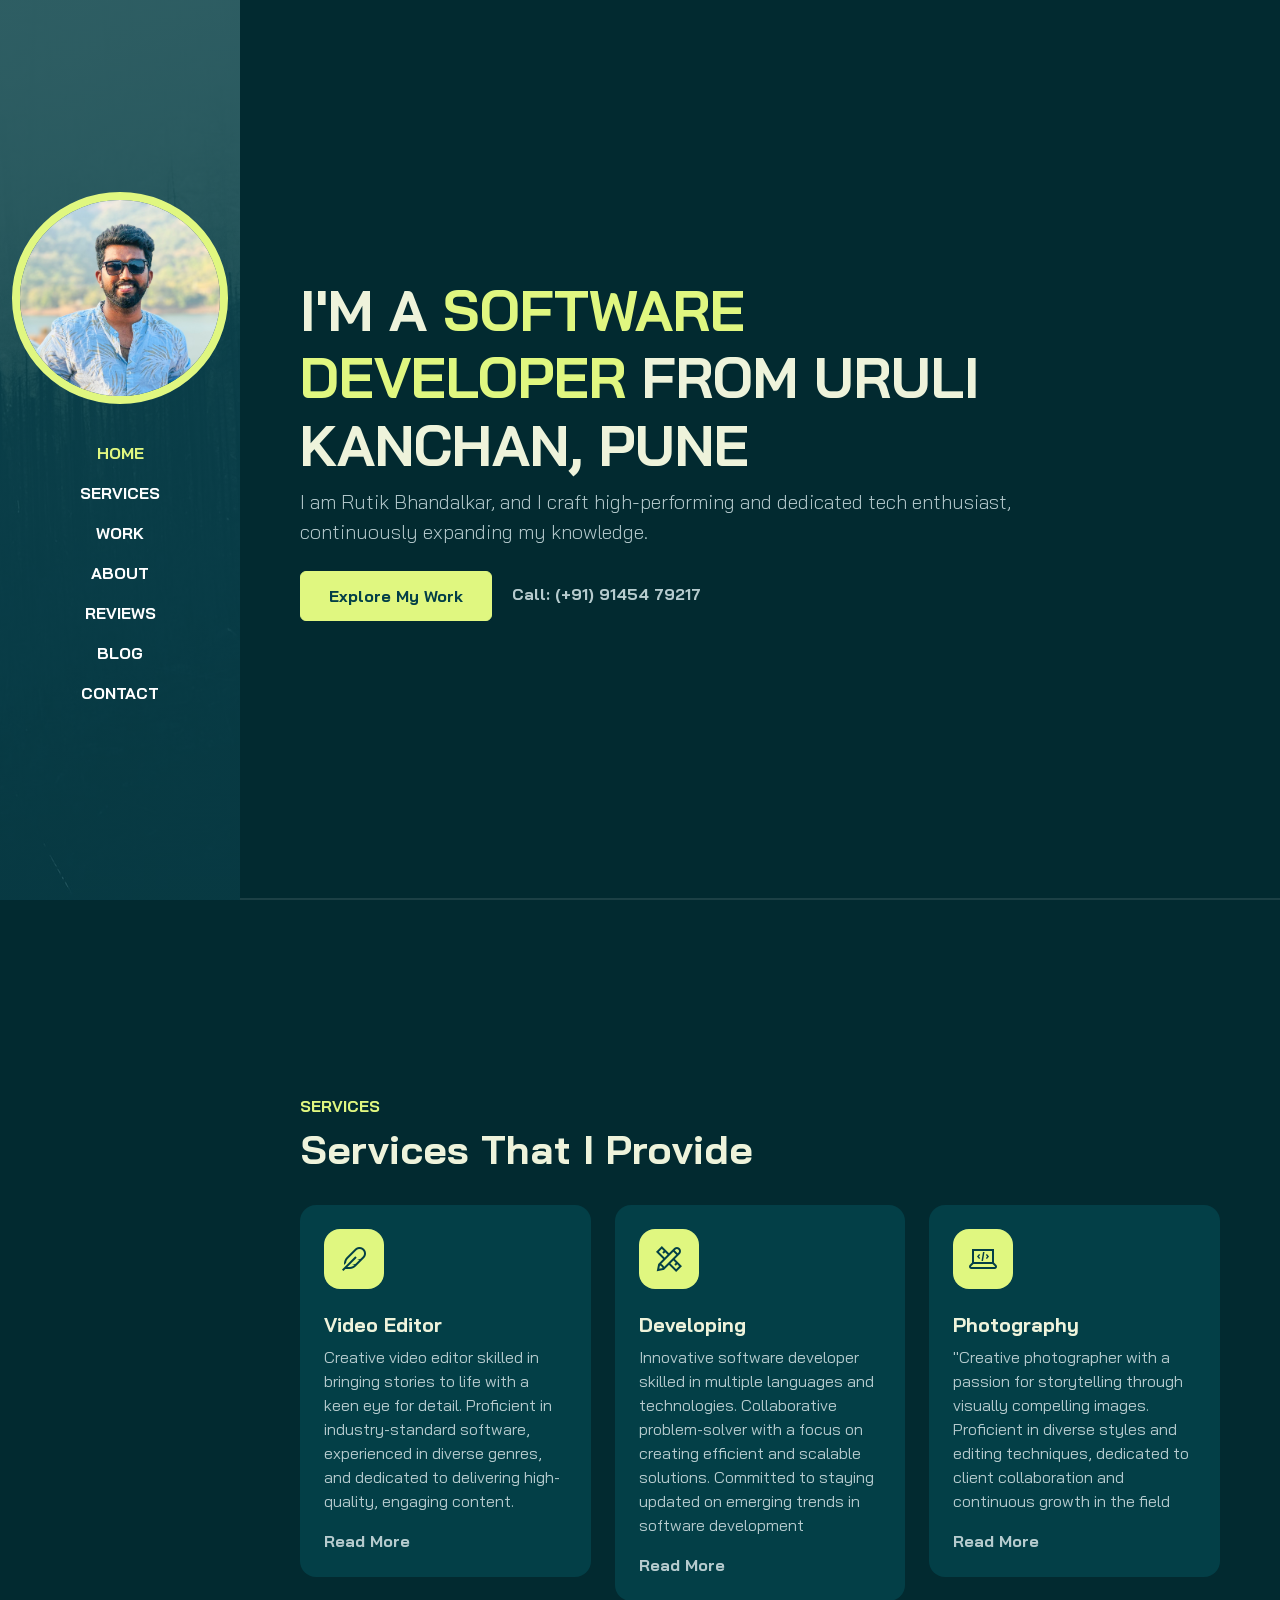
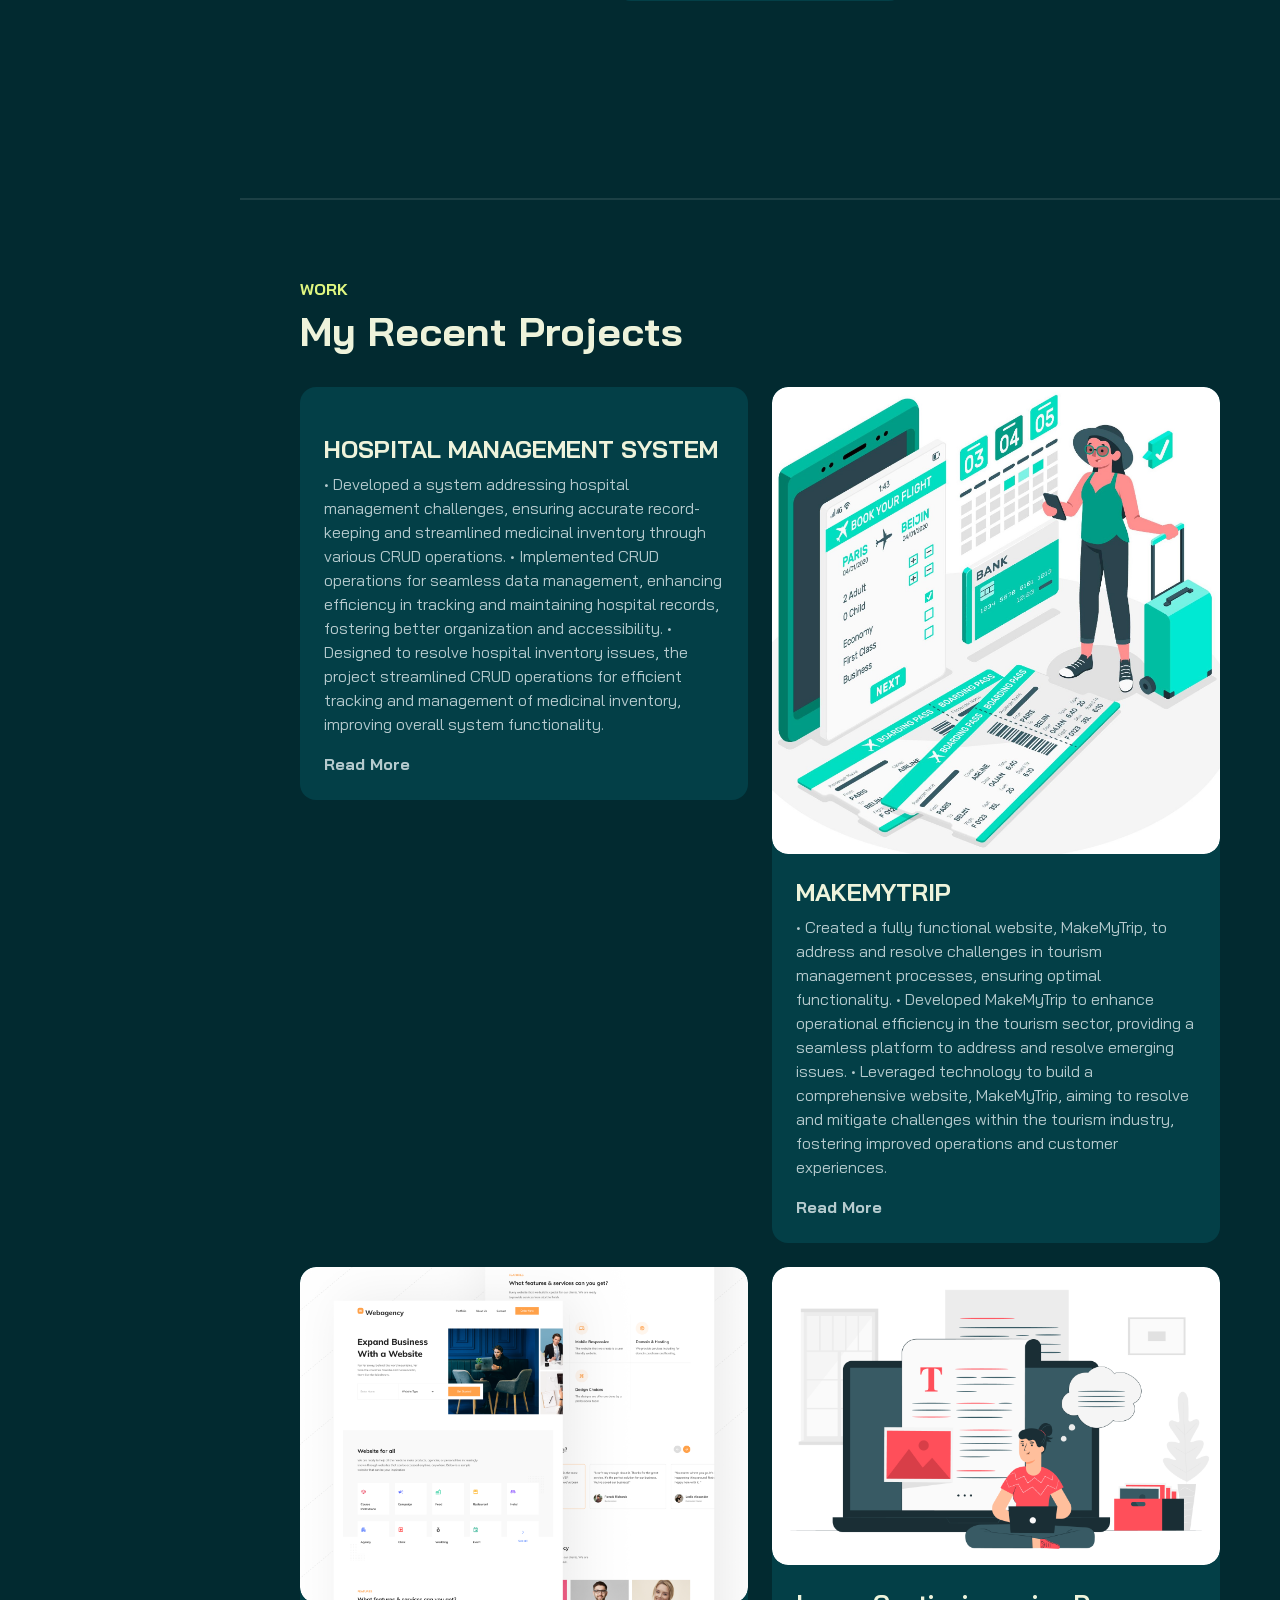
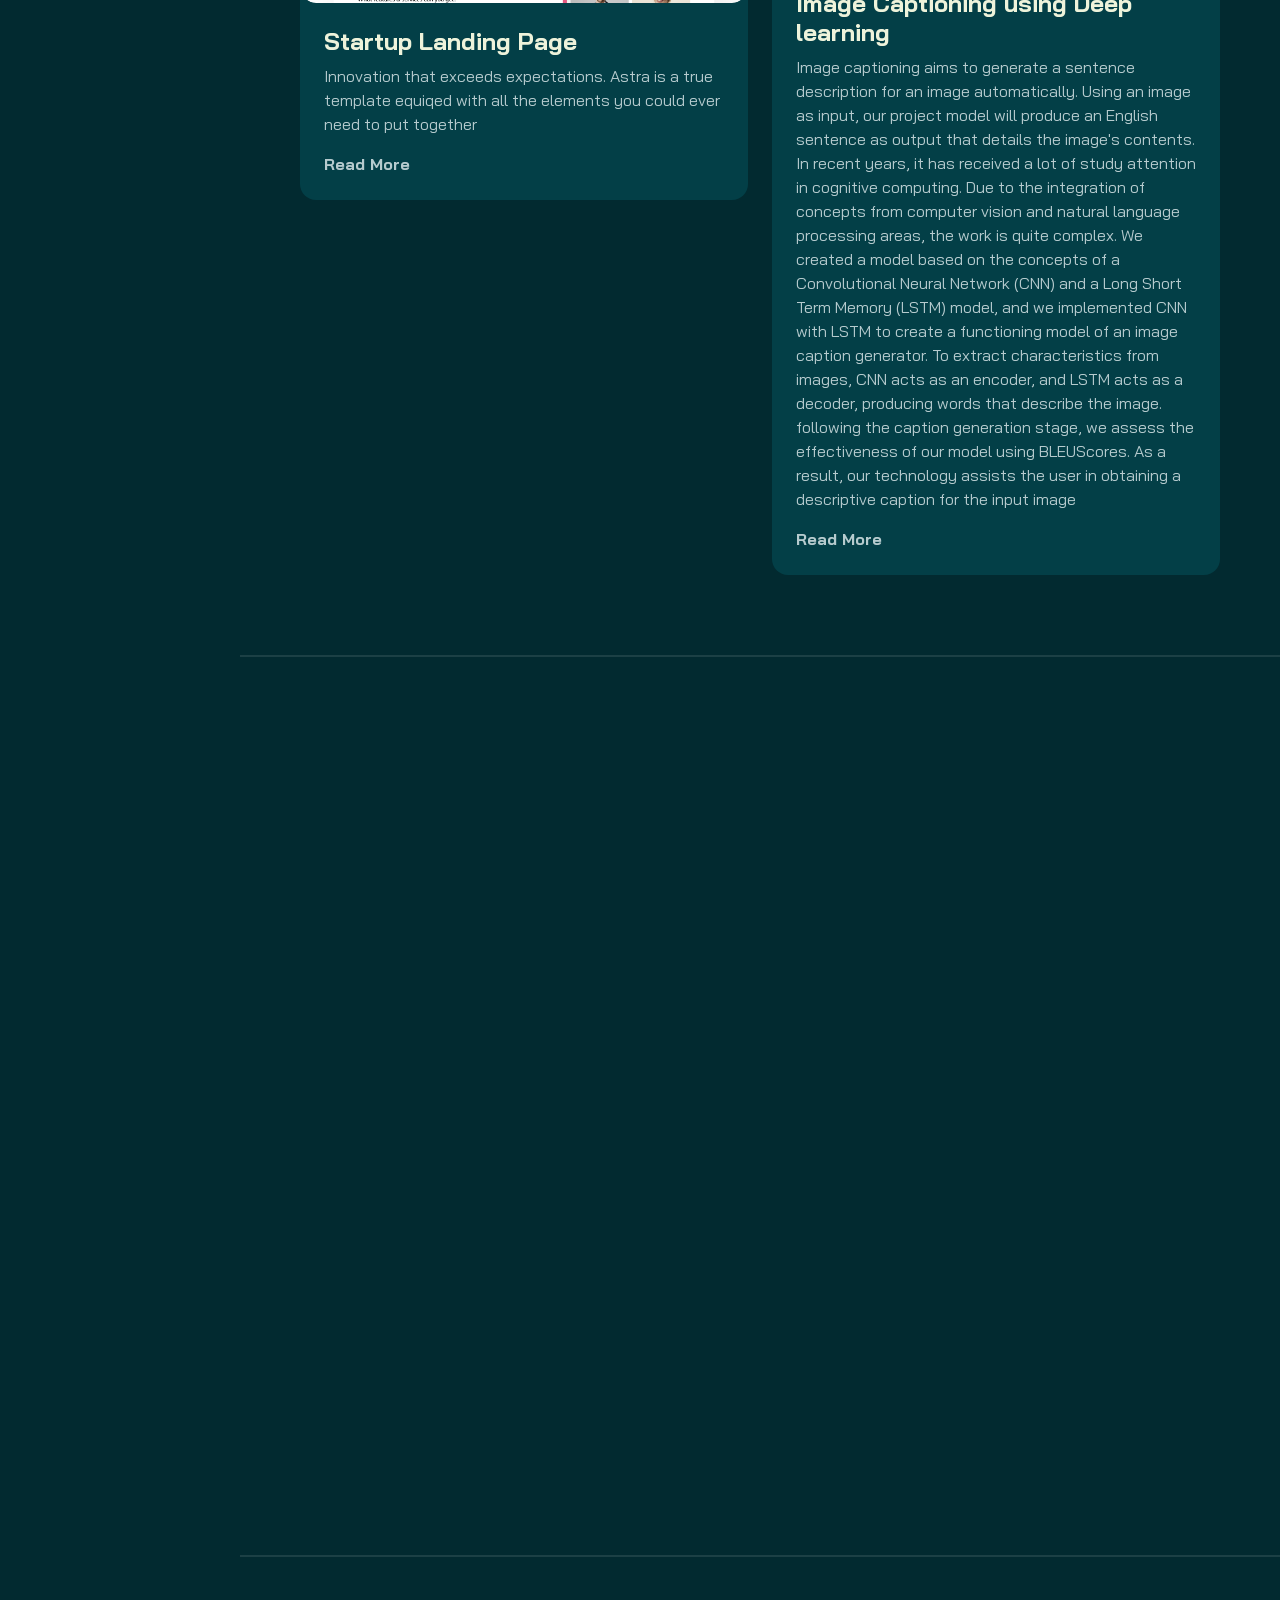
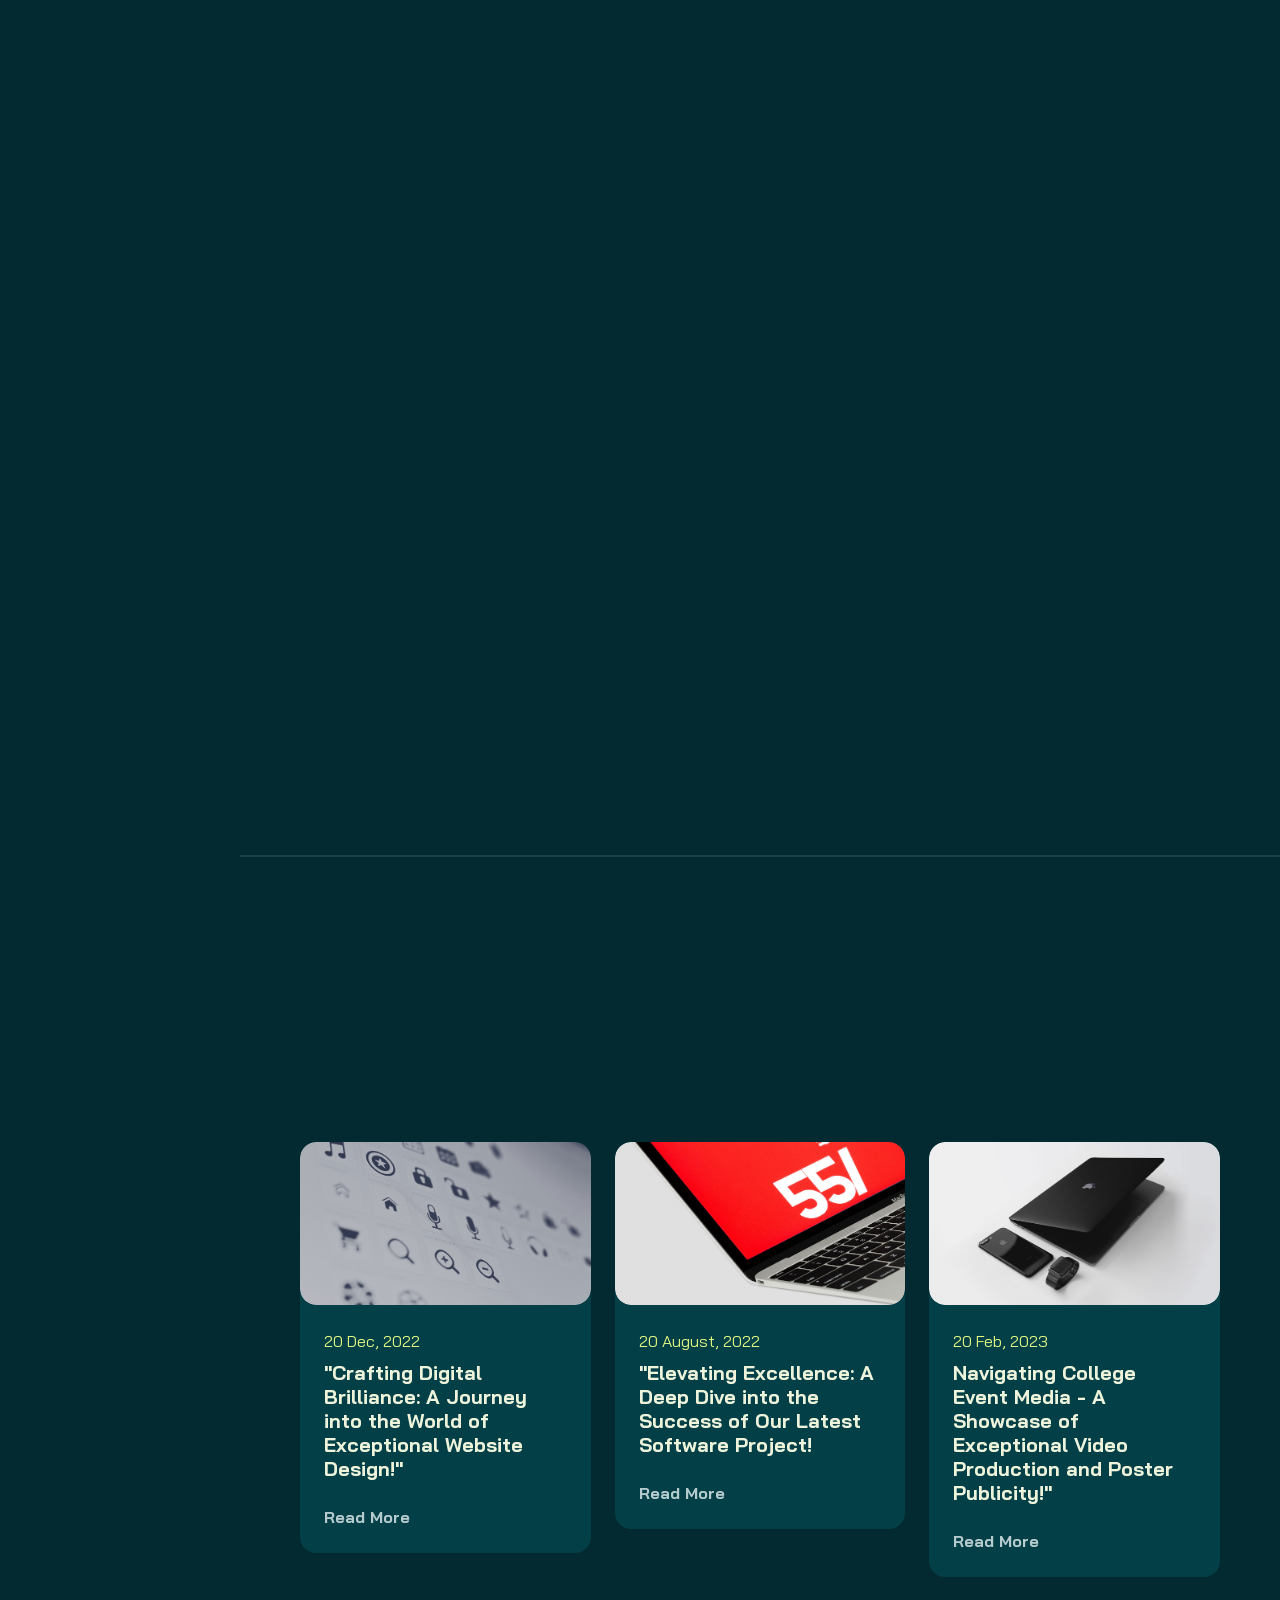
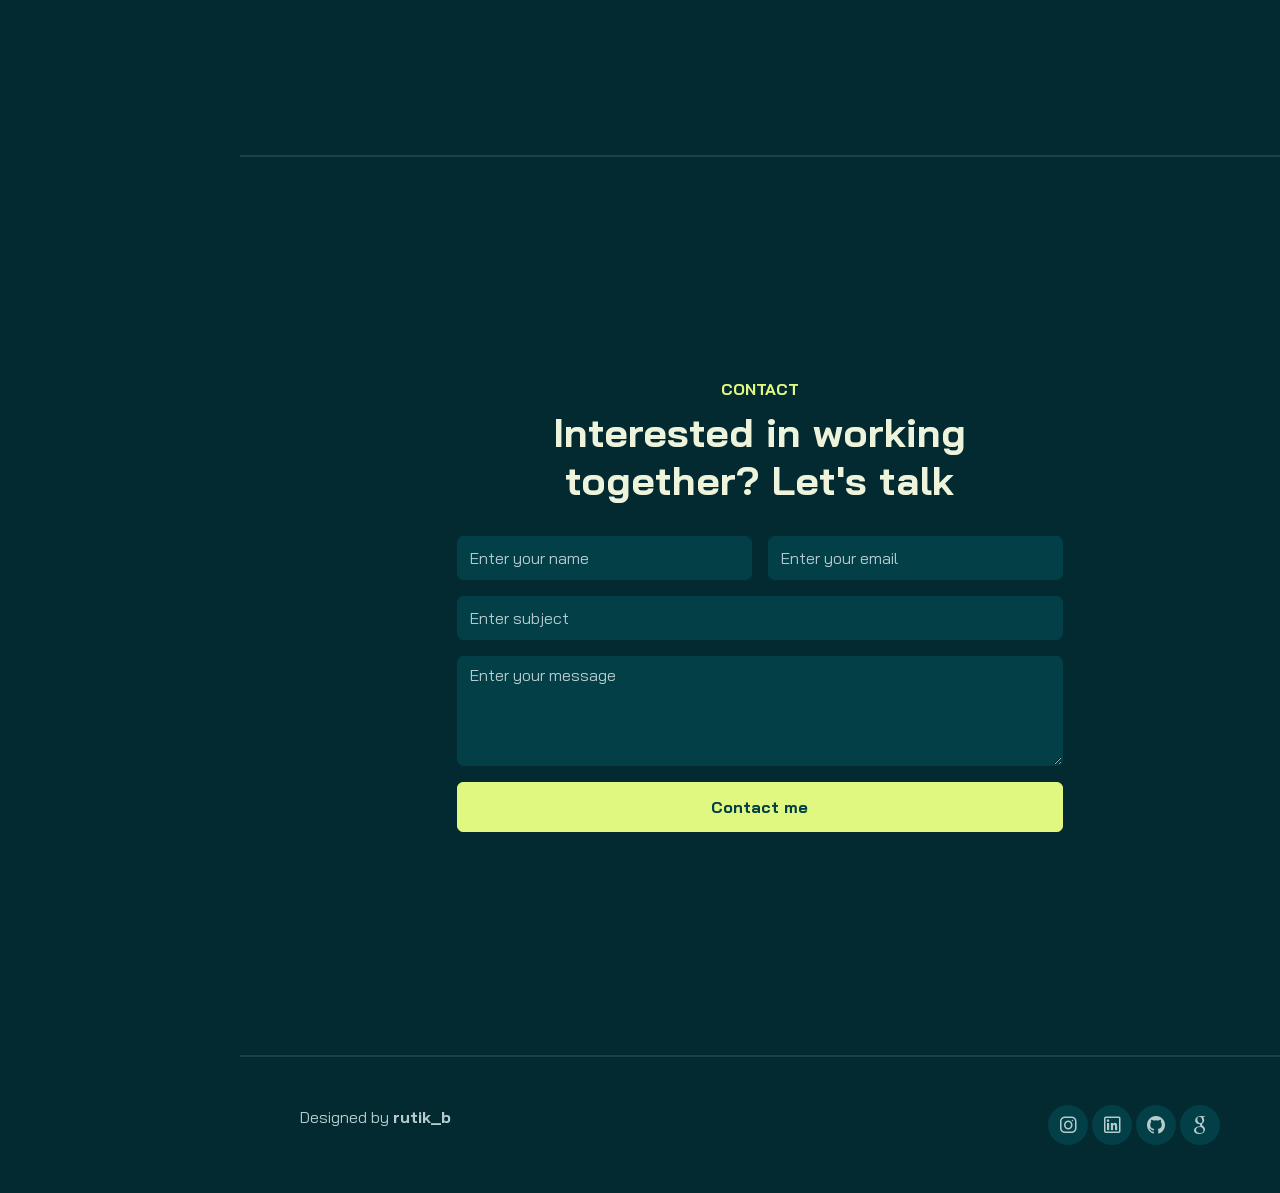
==== index.html @ 292167fc "Add files via upload" ====
<!DOCTYPE html>
<html lang="en">

<head>
    <meta charset="UTF-8">
    <meta http-equiv="X-UA-Compatible" content="IE=edge">
    <meta name="viewport" content="width=device-width, initial-scale=1.0">
    <title>Rutik B SDE</title>
    <link rel="stylesheet" href="./assets/css/bootstrap.min.css">
    <link rel="stylesheet" href="./assets/css/aos.css">
    <link rel="stylesheet" href="./assets/css/line-awesome.min.css">
    <link rel="stylesheet" href="./assets/css/style.css">
    <link rel="stylesheet" href="https://cdnjs.cloudflare.com/ajax/libs/font-awesome/5.15.3/css/all.min.css"
        integrity="sha384-cB9T5ofMEof4is1BdFz2zkQg5tC2IM6Of6L6pD5lPKaSHNm/6T/k9In1LI8tREvx" crossorigin="anonymous">
</head>

<body data-bs-spy="scroll" data-bs-target=".navbar">

    <!-- NAVBAR -->
    <nav class="navbar navbar-expand-lg navbar-dark fixed-top">
        <div class="container flex-lg-column">
            <a class="navbar-brand mx-lg-auto mb-lg-4" href="#">
                <span class="h3 fw-bold d-block d-lg-none">Rutik Bhandalkar</span>
                <img src="./assets/images/rutik 14-7.JPG" class="d-none d-lg-block rounded-circle" alt="">
            </a>
            <button class="navbar-toggler" type="button" data-bs-toggle="collapse" data-bs-target="#navbarNav"
                aria-controls="navbarNav" aria-expanded="false" aria-label="Toggle navigation">
                <span class="navbar-toggler-icon"></span>
            </button>
            <div class="collapse navbar-collapse" id="navbarNav">
                <ul class="navbar-nav ms-auto flex-lg-column text-lg-center">

                    <li class="nav-item">
                        <a class="nav-link" href="#home">Home</a>
                    </li>
                    <li class="nav-item">
                        <a class="nav-link" href="#services">Services</a>
                    </li>
                    <li class="nav-item">
                        <a class="nav-link" href="#work">Work</a>
                    </li>
                    <li class="nav-item">
                        <a class="nav-link" href="#about">About</a>
                    </li>
                    <li class="nav-item">
                        <a class="nav-link" href="#reviews">Reviews</a>
                    </li>
                    <li class="nav-item">
                        <a class="nav-link" href="#blog">Blog</a>
                    </li>
                    <li class="nav-item">
                        <a class="nav-link" href="#contact">Contact</a>
                    </li>

                </ul>
            </div>
        </div>
    </nav>
    <!-- //NAVBAR -->

    <!-- CONTENT WRAPPER -->
    <div id="content-wrapper">

        <!-- HOME -->
        <section id="home" class="full-height px-lg-5">

            <div class="container">
                <div class="row">
                    <div class="col-lg-10">
                        <h1 class="display-4 fw-bold" data-aos="fade-up">I'M A <span class="text-brand">SOFTWARE
                                DEVELOPER</span> FROM URULI KANCHAN, PUNE</h1>
                        <p class="lead mt-2 mb-4" data-aos="fade-up" data-aos-delay="300">I am Rutik Bhandalkar, and I
                            craft
                            high-performing and dedicated tech enthusiast, continuously expanding my knowledge. </p>
                        <div data-aos="fade-up" data-aos-delay="600">
                            <a href="#work" class="btn btn-brand me-3">Explore My Work</a>
                            <a href="#" class="link-custom">Call: (+91) 91454 79217</a>
                        </div>
                    </div>
                </div>
            </div>

        </section>
        <!-- //HOME -->

        <!-- SERVICES -->
        <section id="services" class="full-height px-lg-5">
            <div class="container">

                <div class="row pb-4" data-aos="fade-up">
                    <div class="col-lg-8">
                        <h6 class="text-brand">SERVICES</h6>
                        <h1>Services That I Provide</h1>
                    </div>
                </div>

                <div class="row gy-4">

                    <div class="col-md-4" data-aos="fade-up">
                        <div class="service p-4 bg-base rounded-4 shadow-effect">
                            <div class="iconbox rounded-4">
                                <i class="las la-feather"></i>
                            </div>
                            <h5 class="mt-4 mb-2">Video Editor</h5>
                            <p>Creative video editor skilled in bringing stories to life with a keen eye for detail. Proficient in industry-standard software, experienced in diverse genres, and dedicated to delivering high-quality, engaging content.</p>
                            <a href="#" class="link-custom">Read More</a>
                        </div>
                    </div>

                    <div class="col-md-4" data-aos="fade-up" data-aos-delay="300">
                        <div class="service p-4 bg-base rounded-4 shadow-effect">
                            <div class="iconbox rounded-4">
                                <i class="las la-pencil-ruler"></i>
                            </div>
                            <h5 class="mt-4 mb-2">Developing</h5>
                            <p>Innovative software developer skilled in multiple languages and technologies. Collaborative problem-solver with a focus on creating efficient and scalable solutions. Committed to staying updated on emerging trends in software development</p>
                            <a href="#" class="link-custom">Read More</a>
                        </div>
                    </div>

                    <div class="col-md-4" data-aos="fade-up" data-aos-delay="600">
                        <div class="service p-4 bg-base rounded-4 shadow-effect">
                            <div class="iconbox rounded-4">
                                <i class="las la-laptop-code"></i>
                            </div>
                            <h5 class="mt-4 mb-2">Photography</h5>
                            <p>"Creative photographer with a passion for storytelling through visually compelling images. Proficient in diverse styles and editing techniques, dedicated to client collaboration and continuous growth in the field</p>
                            <a href="#" class="link-custom">Read More</a>
                        </div>
                    </div>

                </div>

            </div>
        </section>
        <!-- SERVICES -->

        <!-- WORK -->
        <section id="work" class="full-height px-lg-5">
            <div class="container">

                <div class="row pb-4" data-aos="fade-up">
                    <div class="col-lg-8">
                        <h6 class="text-brand">WORK</h6>
                        <h1>My Recent Projects</h1>
                    </div>
                </div>

                <div class="row gy-4">

                    <div class="col-md-6" data-aos="fade-up">
                        <div class="card-custom rounded-4 bg-base shadow-effect">
                            <div class="card-custom-image rounded-4">
                                <img class="rounded-4" src="./assets/images/hospital management.jpg.jpg" alt="">
                            </div>
                            <div class="card-custom-content p-4">
                                <h4>HOSPITAL MANAGEMENT SYSTEM </h4>
                                <p>• Developed a system addressing hospital management challenges, ensuring accurate
                                    record-keeping
                                    and streamlined medicinal inventory through various CRUD operations.
                                    • Implemented CRUD operations for seamless data management, enhancing efficiency in
                                    tracking and
                                    maintaining hospital records, fostering better organization and accessibility.
                                    • Designed to resolve hospital inventory issues, the project streamlined CRUD
                                    operations for efficient
                                    tracking and management of medicinal inventory, improving overall system
                                    functionality.</p>
                                <a href="#" class="link-custom">Read More</a>
                            </div>
                        </div>
                    </div>

                    <div class="col-md-6" data-aos="fade-up" data-aos-delay="300">
                        <div class="card-custom rounded-4 bg-base shadow-effect">
                            <div class="card-custom-image rounded-4">
                                <img class="rounded-4" src="./assets/images/make my trip.jpg.jpg" alt="">
                            </div>
                            <div class="card-custom-content p-4">
                                <h4>MAKEMYTRIP</h4>
                                <p>• Created a fully functional website, MakeMyTrip, to address and resolve challenges
                                    in tourism
                                    management processes, ensuring optimal functionality.
                                    • Developed MakeMyTrip to enhance operational efficiency in the tourism sector,
                                    providing a seamless
                                    platform to address and resolve emerging issues.
                                    • Leveraged technology to build a comprehensive website, MakeMyTrip, aiming to
                                    resolve and mitigate
                                    challenges within the tourism industry, fostering improved operations and customer
                                    experiences.</p>
                                <a href="#" class="link-custom">Read More</a>
                            </div>
                        </div>
                    </div>

                    <div class="col-md-6" data-aos="fade-up">
                        <div class="card-custom rounded-4 bg-base shadow-effect">
                            <div class="card-custom-image rounded-4">
                                <img class="rounded-4" src="./assets/images/project-3.png" alt="">
                            </div>
                            <div class="card-custom-content p-4">
                                <h4>Startup Landing Page</h4>
                                <p>Innovation that exceeds expectations. Astra is a true template equiqed with all the
                                    elements you could ever need to put together</p>
                                <a href="#" class="link-custom">Read More</a>
                            </div>
                        </div>
                    </div>

                    <div class="col-md-6" data-aos="fade-up" data-aos-delay="300">
                        <div class="card-custom rounded-4 bg-base shadow-effect">
                            <div class="card-custom-image rounded-4">
                                <img class="rounded-4" src="./assets/images/image caption.jpg" alt="">
                            </div>
                            <div class="card-custom-content p-4">
                                <h4>Image Captioning using Deep learning</h4>
                                <p>Image captioning aims to generate a sentence description for an image automatically.
                                    Using an image as input, our project model will produce an English sentence as
                                    output that details the image's contents. In recent years, it has received a lot of
                                    study attention in cognitive computing. Due to the integration of concepts from
                                    computer vision and natural language processing areas, the work is quite complex. We
                                    created a model based on the concepts of a Convolutional Neural Network (CNN) and a
                                    Long Short Term Memory (LSTM) model, and we implemented CNN with LSTM to create a
                                    functioning model of an image caption generator. To extract characteristics from
                                    images, CNN acts as an encoder, and LSTM acts as a decoder, producing words that
                                    describe the image. following the caption generation stage, we assess the
                                    effectiveness of our model using BLEUScores. As a result, our technology assists the
                                    user in obtaining a descriptive caption for the input image</p>
                                <a href="#" class="link-custom">Read More</a>
                            </div>
                        </div>
                    </div>
                </div>

            </div>
        </section>
        <!-- //WORK -->

        <!-- ABOUT -->
        <section id="about" class="full-height px-lg-5">
            <div class="container">

                <div class="row pb-4" data-aos="fade-up">
                    <div class="col-lg-8">
                        <h6 class="text-brand">ABOUT</h6>
                        <h1>My Education & Experiance</h1>
                    </div>
                </div>

                <div class="row gy-5">
                    <div class="col-lg-6">

                        <h3 class="mb-4" data-aos="fade-up" data-aos-delay="300">Education</h3>
                        <div class="row gy-4">

                            <div class="col-12" data-aos="fade-up" data-aos-delay="600">
                                <div class="bg-base p-4 rounded-4 shadow-effect">
                                    <h4>B.E Computer Engineering</h4>
                                    <p class="text-brand mb-2">Trinity College Of Engineering & Research (2020 - 2023)
                                    </p>
                                    <p class="mb-0">CGPA 8.14</p>
                                </div>
                            </div>

                            <div class="col-12" data-aos="fade-up" data-aos-delay="600">
                                <div class="bg-base p-4 rounded-4 shadow-effect">
                                    <h4>Diploma In Computer Engineering</h4>
                                    <p class="text-brand mb-2">Aissms Polytechnic (2017 - 2020)</p>
                                    <p class="mb-0">Percentage 80.8%</p>
                                </div>
                            </div>
                        </div>

                    </div>

                    <div class="col-lg-6">

                        <h3 class="mb-4" data-aos="fade-up" data-aos-delay="300">Experiance</h3>
                        <div class="row gy-4">

                            <div class="col-12" data-aos="fade-up" data-aos-delay="600">
                                <div class="bg-base p-4 rounded-4 shadow-effect">
                                    <h4>Web Development Intern </h4>
                                    <p class="text-brand mb-2">INTERSHIP STUDIO (Jan 2022 – Mar 2022)</p>
                                    <p class="mb-0"> Developed and maintained a website as an intern, gaining hands-on
                                        experience in HTML, CSS, and JS.
                                        Contributed to day-to-day operations, refining technical skills and problem
                                        solving abilities.</p>
                                </div>
                            </div>
                        </div>

                    </div>

                </div>

            </div>
        </section>
        <!-- //ABOUT -->

        <!-- REVIEWS -->
        <section id="reviews" class="full-height px-lg-5">
            <div class="container">

                <div class="row pb-4" data-aos="fade-up">
                    <div class="col-lg-8">
                        <h6 class="text-brand">REVIEWS</h6>
                        <h1>What our subscribers say</h1>
                    </div>
                </div>

                <div class="row gy-4">

                    <div class="col-md-4" data-aos="fade-up">

                        <div class="review shadow-effect bg-base p-4 rounded-4">
                            <div class="text-brand h5">
                                <i class="las la-star"></i>
                                <i class="las la-star"></i>
                                <i class="las la-star"></i>
                                <i class="las la-star"></i>
                                <i class="las la-star"></i>
                            </div>
                            <p class="my-3">
                                "Exceptional software development! The solution delivered by Rutik Bhandalkar exceeded expectations. Innovative, efficient, and collaborative throughout the process. Highly recommend for top-notch results!"</p>
                            <div class="person">
                                <h5 class="mb-0">Uday Tambat</h5>
                                <p class="mb-0">instagram</p>
                            </div>
                        </div>

                    </div>

                    <div class="col-md-4" data-aos="fade-up" data-aos-delay="300">

                        <div class="review shadow-effect bg-base p-4 rounded-4">
                            <div class="text-brand h5">
                                <i class="las la-star"></i>
                                <i class="las la-star"></i>
                                <i class="las la-star"></i>
                                <i class="las la-star"></i>
                                <i class="las la-star"></i>
                            </div>
                            <p class="my-3">
                                "Thrilled with the stunning photographs! Exceptional creativity, attention to detail, and a delightful collaborative experience. Highly recommend Rutik Bhandalkar for capturing beautiful memories!"</p>
                            <div class="person">
                                <h5 class="mb-0">Tushar Sonawane</h5>
                                <p class="mb-0">Twitter</p>
                            </div>
                        </div>

                    </div>

                    <div class="col-md-4" data-aos="fade-up" data-aos-delay="600">

                        <div class="review shadow-effect bg-base p-4 rounded-4">
                            <div class="text-brand h5">
                                <i class="las la-star"></i>
                                <i class="las la-star"></i>
                                <i class="las la-star"></i>
                                <i class="las la-star"></i>
                                <i class="las la-star"></i>
                            </div>
                            <p class="my-3">
                                "Outstanding video editing! Rutik Bhandalkar brought our vision to life with creativity and precision.impeccable quality. Highly recommend for anyone seeking top-notch video production!"</p>
                            <div class="person">
                                <h5 class="mb-0">Raj Thakur</h5>
                                <p class="mb-0">linkedln</p>
                            </div>
                        </div>

                    </div>

                </div>

            </div>
        </section>
        <!-- //REVIEWS -->

        <!-- BLOG -->
        <section id="blog" class="full-height px-lg-5">
            <div class="container">

                <div class="row pb-4" data-aos="fade-up">
                    <div class="col-lg-8">
                        <h6 class="text-brand">BLOG</h6>
                        <h1>My BLog Posts</h1>
                    </div>
                </div>

                <div class="row gy-4">

                    <div class="col-md-4" data-aos="fade-up">
                        <div class="card-custom rounded-4 bg-base shadow-effect">
                            <div class="card-custom-image rounded-4">
                                <img class="rounded-4" src="./assets/images/blog-post-1.jpg" alt="">
                            </div>
                            <div class="card-custom-content p-4">
                                <p class="text-brand mb-2">20 Dec, 2022</p>
                                <h5 class="mb-4">"Crafting Digital Brilliance: A Journey into the World of Exceptional Website Design!"</h5>
                                <a href="#" class="link-custom">Read More</a>
                            </div>
                        </div>
                    </div>

                    <div class="col-md-4" data-aos="fade-up" data-aos-delay="300">
                        <div class="card-custom rounded-4 bg-base shadow-effect">
                            <div class="card-custom-image rounded-4">
                                <img class="rounded-4" src="./assets/images/blog-post-2.jpg" alt="">
                            </div>
                            <div class="card-custom-content p-4">
                                <p class="text-brand mb-2">20 August, 2022</p>
                                <h5 class="mb-4">
                                    "Elevating Excellence: A Deep Dive into the Success of Our Latest Software Project!</h5>
                                <a href="#" class="link-custom">Read More</a>
                            </div>
                        </div>
                    </div>

                    <div class="col-md-4" data-aos="fade-up" data-aos-delay="600">
                        <div class="card-custom rounded-4 bg-base shadow-effect">
                            <div class="card-custom-image rounded-4">
                                <img class="rounded-4" src="./assets/images/blog-post-3.jpg" alt="">
                            </div>
                            <div class="card-custom-content p-4">
                                <p class="text-brand mb-2">20 Feb, 2023</p>
                                <h5 class="mb-4">Navigating College Event Media - A Showcase of Exceptional Video Production and Poster Publicity!"






                                </h5>
                                <a href="#" class="link-custom">Read More</a>
                            </div>
                        </div>
                    </div>

                </div>

            </div>
        </section>
        <!-- //BLOG -->

        <!-- CONTACT -->
        <section id="contact" class="full-height px-lg-5">
            <div class="container">

                <div class="row justify-content-center text-center">
                    <div class="col-lg-8 pb-4" data-aos="fade-up">
                        <h6 class="text-brand">CONTACT</h6>
                        <h1>Interested in working together? Let's talk
                        </h1>
                    </div>

                    <div class="col-lg-8" data-aos="fade-up" data-aos-delay="300">
                        <form action="#" class="row g-lg-3 gy-3">
                            <div class="form-group col-md-6">
                                <input type="text" class="form-control" placeholder="Enter your name">
                            </div>
                            <div class="form-group col-md-6">
                                <input type="email" class="form-control" placeholder="Enter your email">
                            </div>
                            <div class="form-group col-12">
                                <input type="text" class="form-control" placeholder="Enter subject">
                            </div>
                            <div class="form-group col-12">
                                <textarea name="" rows="4" class="form-control"
                                    placeholder="Enter your message"></textarea>
                            </div>
                            <div class="form-group col-12 d-grid">
                                <button type="submit" class="btn btn-brand">Contact me</button>
                            </div>
                        </form>
                    </div>
                </div>


            </div>
        </section>
        <!-- //CONTACT -->

        <!-- FOOTER -->
        <footer class="py-5 px-lg-5">
            <div class="container">
                <div class="row gy-4 justify-content-between">
                    <div class="col-auto">
                        <p class="mb-0">Designed by <a href="#" class="fw-bold"> rutik_b</a></p>
                    </div>
                    <div class="col-auto">
                        <div class="social-icons">

                            <a href="https://www.instagram.com/_rutik_4269b/profilecard/?igsh=MW9kcTZjYjM2dzYzcQ==" target="_blank"><i class="lab la-instagram"></i></a>
                            <a href="https://www.linkedin.com/in/rutik-bhandalkar-712023218/" target="_blank"><i class="lab la-linkedin"></i></a>
                            <a href="https://github.com/rutik4269b" target="_blank"><i class="lab la-github"></i></a>
                            <a href="https://rutikbhandalkar@gmail.com"><i class="lab la-google"></i></a>



                        </div>
                    </div>
                </div>
            </div>
        </footer>
        <!-- //FOOTER -->

    </div>
    <!-- //CONTENT WRAPPER -->



    <script src="./assets/js/bootstrap.bundle.min.js"></script>
    <script src="./assets/js/aos.js"></script>
    <script src="./assets/js/main.js"></script>
</body>

</html>
---- assets/css/line-awesome.min.css ----
.la,.lab,.lad,.lal,.lar,.las{-moz-osx-font-smoothing:grayscale;-webkit-font-smoothing:antialiased;display:inline-block;font-style:normal;font-variant:normal;text-rendering:auto;line-height:1}.la-lg{font-size:1.33333em;line-height:.75em;vertical-align:-.0667em}.la-xs{font-size:.75em}.la-sm{font-size:.875em}.la-1x{font-size:1em}.la-2x{font-size:2em}.la-3x{font-size:3em}.la-4x{font-size:4em}.la-5x{font-size:5em}.la-6x{font-size:6em}.la-7x{font-size:7em}.la-8x{font-size:8em}.la-9x{font-size:9em}.la-10x{font-size:10em}.la-fw{text-align:center;width:1.25em}.la-ul{list-style-type:none;margin-left:2.5em;padding-left:0}.la-ul>li{position:relative}.la-li{left:-2em;position:absolute;text-align:center;width:2em;line-height:inherit}.la-border{border:solid .08em #eee;border-radius:.1em;padding:.2em .25em .15em}.la-pull-left{float:left}.la-pull-right{float:right}.la.la-pull-left,.lab.la-pull-left,.lal.la-pull-left,.lar.la-pull-left,.las.la-pull-left{margin-right:.3em}.la.la-pull-right,.lab.la-pull-right,.lal.la-pull-right,.lar.la-pull-right,.las.la-pull-right{margin-left:.3em}.la-spin{-webkit-animation:la-spin 2s infinite linear;animation:la-spin 2s infinite linear}.la-pulse{-webkit-animation:la-spin 1s infinite steps(8);animation:la-spin 1s infinite steps(8)}@-webkit-keyframes la-spin{0%{-webkit-transform:rotate(0);transform:rotate(0)}100%{-webkit-transform:rotate(360deg);transform:rotate(360deg)}}@keyframes la-spin{0%{-webkit-transform:rotate(0);transform:rotate(0)}100%{-webkit-transform:rotate(360deg);transform:rotate(360deg)}}.la-rotate-90{-webkit-transform:rotate(90deg);transform:rotate(90deg)}.la-rotate-180{-webkit-transform:rotate(180deg);transform:rotate(180deg)}.la-rotate-270{-webkit-transform:rotate(270deg);transform:rotate(270deg)}.la-flip-horizontal{-webkit-transform:scale(-1,1);transform:scale(-1,1)}.la-flip-vertical{-webkit-transform:scale(1,-1);transform:scale(1,-1)}.la-flip-both,.la-flip-horizontal.la-flip-vertical{-webkit-transform:scale(-1,-1);transform:scale(-1,-1)}:root .la-flip-both,:root .la-flip-horizontal,:root .la-flip-vertical,:root .la-rotate-180,:root .la-rotate-270,:root .la-rotate-90{-webkit-filter:none;filter:none}.la-stack{display:inline-block;height:2em;line-height:2em;position:relative;vertical-align:middle;width:2.5em}.la-stack-1x,.la-stack-2x{left:0;position:absolute;text-align:center;width:100%}.la-stack-1x{line-height:inherit}.la-stack-2x{font-size:2em}.la-inverse{color:#fff}.la-500px:before{content:"\f26e"}.la-accessible-icon:before{content:"\f368"}.la-accusoft:before{content:"\f369"}.la-acquisitions-incorporated:before{content:"\f6af"}.la-ad:before{content:"\f641"}.la-address-book:before{content:"\f2b9"}.la-address-card:before{content:"\f2bb"}.la-adjust:before{content:"\f042"}.la-adn:before{content:"\f170"}.la-adobe:before{content:"\f778"}.la-adversal:before{content:"\f36a"}.la-affiliatetheme:before{content:"\f36b"}.la-air-freshener:before{content:"\f5d0"}.la-airbnb:before{content:"\f834"}.la-algolia:before{content:"\f36c"}.la-align-center:before{content:"\f037"}.la-align-justify:before{content:"\f039"}.la-align-left:before{content:"\f036"}.la-align-right:before{content:"\f038"}.la-alipay:before{content:"\f642"}.la-allergies:before{content:"\f461"}.la-amazon:before{content:"\f270"}.la-amazon-pay:before{content:"\f42c"}.la-ambulance:before{content:"\f0f9"}.la-american-sign-language-interpreting:before{content:"\f2a3"}.la-amilia:before{content:"\f36d"}.la-anchor:before{content:"\f13d"}.la-android:before{content:"\f17b"}.la-angellist:before{content:"\f209"}.la-angle-double-down:before{content:"\f103"}.la-angle-double-left:before{content:"\f100"}.la-angle-double-right:before{content:"\f101"}.la-angle-double-up:before{content:"\f102"}.la-angle-down:before{content:"\f107"}.la-angle-left:before{content:"\f104"}.la-angle-right:before{content:"\f105"}.la-angle-up:before{content:"\f106"}.la-angry:before{content:"\f556"}.la-angrycreative:before{content:"\f36e"}.la-angular:before{content:"\f420"}.la-ankh:before{content:"\f644"}.la-app-store:before{content:"\f36f"}.la-app-store-ios:before{content:"\f370"}.la-apper:before{content:"\f371"}.la-apple:before{content:"\f179"}.la-apple-alt:before{content:"\f5d1"}.la-apple-pay:before{content:"\f415"}.la-archive:before{content:"\f187"}.la-archway:before{content:"\f557"}.la-arrow-alt-circle-down:before{content:"\f358"}.la-arrow-alt-circle-left:before{content:"\f359"}.la-arrow-alt-circle-right:before{content:"\f35a"}.la-arrow-alt-circle-up:before{content:"\f35b"}.la-arrow-circle-down:before{content:"\f0ab"}.la-arrow-circle-left:before{content:"\f0a8"}.la-arrow-circle-right:before{content:"\f0a9"}.la-arrow-circle-up:before{content:"\f0aa"}.la-arrow-down:before{content:"\f063"}.la-arrow-left:before{content:"\f060"}.la-arrow-right:before{content:"\f061"}.la-arrow-up:before{content:"\f062"}.la-arrows-alt:before{content:"\f0b2"}.la-arrows-alt-h:before{content:"\f337"}.la-arrows-alt-v:before{content:"\f338"}.la-artstation:before{content:"\f77a"}.la-assistive-listening-systems:before{content:"\f2a2"}.la-asterisk:before{content:"\f069"}.la-asymmetrik:before{content:"\f372"}.la-at:before{content:"\f1fa"}.la-atlas:before{content:"\f558"}.la-atlassian:before{content:"\f77b"}.la-atom:before{content:"\f5d2"}.la-audible:before{content:"\f373"}.la-audio-description:before{content:"\f29e"}.la-autoprefixer:before{content:"\f41c"}.la-avianex:before{content:"\f374"}.la-aviato:before{content:"\f421"}.la-award:before{content:"\f559"}.la-aws:before{content:"\f375"}.la-baby:before{content:"\f77c"}.la-baby-carriage:before{content:"\f77d"}.la-backspace:before{content:"\f55a"}.la-backward:before{content:"\f04a"}.la-bacon:before{content:"\f7e5"}.la-balance-scale:before{content:"\f24e"}.la-balance-scale-left:before{content:"\f515"}.la-balance-scale-right:before{content:"\f516"}.la-ban:before{content:"\f05e"}.la-band-aid:before{content:"\f462"}.la-bandcamp:before{content:"\f2d5"}.la-barcode:before{content:"\f02a"}.la-bars:before{content:"\f0c9"}.la-baseball-ball:before{content:"\f433"}.la-basketball-ball:before{content:"\f434"}.la-bath:before{content:"\f2cd"}.la-battery-empty:before{content:"\f244"}.la-battery-full:before{content:"\f240"}.la-battery-half:before{content:"\f242"}.la-battery-quarter:before{content:"\f243"}.la-battery-three-quarters:before{content:"\f241"}.la-battle-net:before{content:"\f835"}.la-bed:before{content:"\f236"}.la-beer:before{content:"\f0fc"}.la-behance:before{content:"\f1b4"}.la-behance-square:before{content:"\f1b5"}.la-bell:before{content:"\f0f3"}.la-bell-slash:before{content:"\f1f6"}.la-bezier-curve:before{content:"\f55b"}.la-bible:before{content:"\f647"}.la-bicycle:before{content:"\f206"}.la-biking:before{content:"\f84a"}.la-bimobject:before{content:"\f378"}.la-binoculars:before{content:"\f1e5"}.la-biohazard:before{content:"\f780"}.la-birthday-cake:before{content:"\f1fd"}.la-bitbucket:before{content:"\f171"}.la-bitcoin:before{content:"\f379"}.la-bity:before{content:"\f37a"}.la-black-tie:before{content:"\f27e"}.la-blackberry:before{content:"\f37b"}.la-blender:before{content:"\f517"}.la-blender-phone:before{content:"\f6b6"}.la-blind:before{content:"\f29d"}.la-blog:before{content:"\f781"}.la-blogger:before{content:"\f37c"}.la-blogger-b:before{content:"\f37d"}.la-bluetooth:before{content:"\f293"}.la-bluetooth-b:before{content:"\f294"}.la-bold:before{content:"\f032"}.la-bolt:before{content:"\f0e7"}.la-bomb:before{content:"\f1e2"}.la-bone:before{content:"\f5d7"}.la-bong:before{content:"\f55c"}.la-book:before{content:"\f02d"}.la-book-dead:before{content:"\f6b7"}.la-book-medical:before{content:"\f7e6"}.la-book-open:before{content:"\f518"}.la-book-reader:before{content:"\f5da"}.la-bookmark:before{content:"\f02e"}.la-bootstrap:before{content:"\f836"}.la-border-all:before{content:"\f84c"}.la-border-none:before{content:"\f850"}.la-border-style:before{content:"\f853"}.la-bowling-ball:before{content:"\f436"}.la-box:before{content:"\f466"}.la-box-open:before{content:"\f49e"}.la-boxes:before{content:"\f468"}.la-braille:before{content:"\f2a1"}.la-brain:before{content:"\f5dc"}.la-bread-slice:before{content:"\f7ec"}.la-briefcase:before{content:"\f0b1"}.la-briefcase-medical:before{content:"\f469"}.la-broadcast-tower:before{content:"\f519"}.la-broom:before{content:"\f51a"}.la-brush:before{content:"\f55d"}.la-btc:before{content:"\f15a"}.la-buffer:before{content:"\f837"}.la-bug:before{content:"\f188"}.la-building:before{content:"\f1ad"}.la-bullhorn:before{content:"\f0a1"}.la-bullseye:before{content:"\f140"}.la-burn:before{content:"\f46a"}.la-buromobelexperte:before{content:"\f37f"}.la-bus:before{content:"\f207"}.la-bus-alt:before{content:"\f55e"}.la-business-time:before{content:"\f64a"}.la-buy-n-large:before{content:"\f8a6"}.la-buysellads:before{content:"\f20d"}.la-calculator:before{content:"\f1ec"}.la-calendar:before{content:"\f133"}.la-calendar-alt:before{content:"\f073"}.la-calendar-check:before{content:"\f274"}.la-calendar-day:before{content:"\f783"}.la-calendar-minus:before{content:"\f272"}.la-calendar-plus:before{content:"\f271"}.la-calendar-times:before{content:"\f273"}.la-calendar-week:before{content:"\f784"}.la-camera:before{content:"\f030"}.la-camera-retro:before{content:"\f083"}.la-campground:before{content:"\f6bb"}.la-canadian-maple-leaf:before{content:"\f785"}.la-candy-cane:before{content:"\f786"}.la-cannabis:before{content:"\f55f"}.la-capsules:before{content:"\f46b"}.la-car:before{content:"\f1b9"}.la-car-alt:before{content:"\f5de"}.la-car-battery:before{content:"\f5df"}.la-car-crash:before{content:"\f5e1"}.la-car-side:before{content:"\f5e4"}.la-caret-down:before{content:"\f0d7"}.la-caret-left:before{content:"\f0d9"}.la-caret-right:before{content:"\f0da"}.la-caret-square-down:before{content:"\f150"}.la-caret-square-left:before{content:"\f191"}.la-caret-square-right:before{content:"\f152"}.la-caret-square-up:before{content:"\f151"}.la-caret-up:before{content:"\f0d8"}.la-carrot:before{content:"\f787"}.la-cart-arrow-down:before{content:"\f218"}.la-cart-plus:before{content:"\f217"}.la-cash-register:before{content:"\f788"}.la-cat:before{content:"\f6be"}.la-cc-amazon-pay:before{content:"\f42d"}.la-cc-amex:before{content:"\f1f3"}.la-cc-apple-pay:before{content:"\f416"}.la-cc-diners-club:before{content:"\f24c"}.la-cc-discover:before{content:"\f1f2"}.la-cc-jcb:before{content:"\f24b"}.la-cc-mastercard:before{content:"\f1f1"}.la-cc-paypal:before{content:"\f1f4"}.la-cc-stripe:before{content:"\f1f5"}.la-cc-visa:before{content:"\f1f0"}.la-centercode:before{content:"\f380"}.la-centos:before{content:"\f789"}.la-certificate:before{content:"\f0a3"}.la-chair:before{content:"\f6c0"}.la-chalkboard:before{content:"\f51b"}.la-chalkboard-teacher:before{content:"\f51c"}.la-charging-station:before{content:"\f5e7"}.la-chart-area:before{content:"\f1fe"}.la-chart-bar:before{content:"\f080"}.la-chart-line:before{content:"\f201"}.la-chart-pie:before{content:"\f200"}.la-check:before{content:"\f00c"}.la-check-circle:before{content:"\f058"}.la-check-double:before{content:"\f560"}.la-check-square:before{content:"\f14a"}.la-cheese:before{content:"\f7ef"}.la-chess:before{content:"\f439"}.la-chess-bishop:before{content:"\f43a"}.la-chess-board:before{content:"\f43c"}.la-chess-king:before{content:"\f43f"}.la-chess-knight:before{content:"\f441"}.la-chess-pawn:before{content:"\f443"}.la-chess-queen:before{content:"\f445"}.la-chess-rook:before{content:"\f447"}.la-chevron-circle-down:before{content:"\f13a"}.la-chevron-circle-left:before{content:"\f137"}.la-chevron-circle-right:before{content:"\f138"}.la-chevron-circle-up:before{content:"\f139"}.la-chevron-down:before{content:"\f078"}.la-chevron-left:before{content:"\f053"}.la-chevron-right:before{content:"\f054"}.la-chevron-up:before{content:"\f077"}.la-child:before{content:"\f1ae"}.la-chrome:before{content:"\f268"}.la-chromecast:before{content:"\f838"}.la-church:before{content:"\f51d"}.la-circle:before{content:"\f111"}.la-circle-notch:before{content:"\f1ce"}.la-city:before{content:"\f64f"}.la-clinic-medical:before{content:"\f7f2"}.la-clipboard:before{content:"\f328"}.la-clipboard-check:before{content:"\f46c"}.la-clipboard-list:before{content:"\f46d"}.la-clock:before{content:"\f017"}.la-clone:before{content:"\f24d"}.la-closed-captioning:before{content:"\f20a"}.la-cloud:before{content:"\f0c2"}.la-cloud-download-alt:before{content:"\f381"}.la-cloud-meatball:before{content:"\f73b"}.la-cloud-moon:before{content:"\f6c3"}.la-cloud-moon-rain:before{content:"\f73c"}.la-cloud-rain:before{content:"\f73d"}.la-cloud-showers-heavy:before{content:"\f740"}.la-cloud-sun:before{content:"\f6c4"}.la-cloud-sun-rain:before{content:"\f743"}.la-cloud-upload-alt:before{content:"\f382"}.la-cloudscale:before{content:"\f383"}.la-cloudsmith:before{content:"\f384"}.la-cloudversify:before{content:"\f385"}.la-cocktail:before{content:"\f561"}.la-code:before{content:"\f121"}.la-code-branch:before{content:"\f126"}.la-codepen:before{content:"\f1cb"}.la-codiepie:before{content:"\f284"}.la-coffee:before{content:"\f0f4"}.la-cog:before{content:"\f013"}.la-cogs:before{content:"\f085"}.la-coins:before{content:"\f51e"}.la-columns:before{content:"\f0db"}.la-comment:before{content:"\f075"}.la-comment-alt:before{content:"\f27a"}.la-comment-dollar:before{content:"\f651"}.la-comment-dots:before{content:"\f4ad"}.la-comment-medical:before{content:"\f7f5"}.la-comment-slash:before{content:"\f4b3"}.la-comments:before{content:"\f086"}.la-comments-dollar:before{content:"\f653"}.la-compact-disc:before{content:"\f51f"}.la-compass:before{content:"\f14e"}.la-compress:before{content:"\f066"}.la-compress-arrows-alt:before{content:"\f78c"}.la-concierge-bell:before{content:"\f562"}.la-confluence:before{content:"\f78d"}.la-connectdevelop:before{content:"\f20e"}.la-contao:before{content:"\f26d"}.la-cookie:before{content:"\f563"}.la-cookie-bite:before{content:"\f564"}.la-copy:before{content:"\f0c5"}.la-copyright:before{content:"\f1f9"}.la-cotton-bureau:before{content:"\f89e"}.la-couch:before{content:"\f4b8"}.la-cpanel:before{content:"\f388"}.la-creative-commons:before{content:"\f25e"}.la-creative-commons-by:before{content:"\f4e7"}.la-creative-commons-nc:before{content:"\f4e8"}.la-creative-commons-nc-eu:before{content:"\f4e9"}.la-creative-commons-nc-jp:before{content:"\f4ea"}.la-creative-commons-nd:before{content:"\f4eb"}.la-creative-commons-pd:before{content:"\f4ec"}.la-creative-commons-pd-alt:before{content:"\f4ed"}.la-creative-commons-remix:before{content:"\f4ee"}.la-creative-commons-sa:before{content:"\f4ef"}.la-creative-commons-sampling:before{content:"\f4f0"}.la-creative-commons-sampling-plus:before{content:"\f4f1"}.la-creative-commons-share:before{content:"\f4f2"}.la-creative-commons-zero:before{content:"\f4f3"}.la-credit-card:before{content:"\f09d"}.la-critical-role:before{content:"\f6c9"}.la-crop:before{content:"\f125"}.la-crop-alt:before{content:"\f565"}.la-cross:before{content:"\f654"}.la-crosshairs:before{content:"\f05b"}.la-crow:before{content:"\f520"}.la-crown:before{content:"\f521"}.la-crutch:before{content:"\f7f7"}.la-css3:before{content:"\f13c"}.la-css3-alt:before{content:"\f38b"}.la-cube:before{content:"\f1b2"}.la-cubes:before{content:"\f1b3"}.la-cut:before{content:"\f0c4"}.la-cuttlefish:before{content:"\f38c"}.la-d-and-d:before{content:"\f38d"}.la-d-and-d-beyond:before{content:"\f6ca"}.la-dashcube:before{content:"\f210"}.la-database:before{content:"\f1c0"}.la-deaf:before{content:"\f2a4"}.la-delicious:before{content:"\f1a5"}.la-democrat:before{content:"\f747"}.la-deploydog:before{content:"\f38e"}.la-deskpro:before{content:"\f38f"}.la-desktop:before{content:"\f108"}.la-dev:before{content:"\f6cc"}.la-deviantart:before{content:"\f1bd"}.la-dharmachakra:before{content:"\f655"}.la-dhl:before{content:"\f790"}.la-diagnoses:before{content:"\f470"}.la-diaspora:before{content:"\f791"}.la-dice:before{content:"\f522"}.la-dice-d20:before{content:"\f6cf"}.la-dice-d6:before{content:"\f6d1"}.la-dice-five:before{content:"\f523"}.la-dice-four:before{content:"\f524"}.la-dice-one:before{content:"\f525"}.la-dice-six:before{content:"\f526"}.la-dice-three:before{content:"\f527"}.la-dice-two:before{content:"\f528"}.la-digg:before{content:"\f1a6"}.la-digital-ocean:before{content:"\f391"}.la-digital-tachograph:before{content:"\f566"}.la-directions:before{content:"\f5eb"}.la-discord:before{content:"\f392"}.la-discourse:before{content:"\f393"}.la-divide:before{content:"\f529"}.la-dizzy:before{content:"\f567"}.la-dna:before{content:"\f471"}.la-dochub:before{content:"\f394"}.la-docker:before{content:"\f395"}.la-dog:before{content:"\f6d3"}.la-dollar-sign:before{content:"\f155"}.la-dolly:before{content:"\f472"}.la-dolly-flatbed:before{content:"\f474"}.la-donate:before{content:"\f4b9"}.la-door-closed:before{content:"\f52a"}.la-door-open:before{content:"\f52b"}.la-dot-circle:before{content:"\f192"}.la-dove:before{content:"\f4ba"}.la-download:before{content:"\f019"}.la-draft2digital:before{content:"\f396"}.la-drafting-compass:before{content:"\f568"}.la-dragon:before{content:"\f6d5"}.la-draw-polygon:before{content:"\f5ee"}.la-dribbble:before{content:"\f17d"}.la-dribbble-square:before{content:"\f397"}.la-dropbox:before{content:"\f16b"}.la-drum:before{content:"\f569"}.la-drum-steelpan:before{content:"\f56a"}.la-drumstick-bite:before{content:"\f6d7"}.la-drupal:before{content:"\f1a9"}.la-dumbbell:before{content:"\f44b"}.la-dumpster:before{content:"\f793"}.la-dumpster-fire:before{content:"\f794"}.la-dungeon:before{content:"\f6d9"}.la-dyalog:before{content:"\f399"}.la-earlybirds:before{content:"\f39a"}.la-ebay:before{content:"\f4f4"}.la-edge:before{content:"\f282"}.la-edit:before{content:"\f044"}.la-egg:before{content:"\f7fb"}.la-eject:before{content:"\f052"}.la-elementor:before{content:"\f430"}.la-ellipsis-h:before{content:"\f141"}.la-ellipsis-v:before{content:"\f142"}.la-ello:before{content:"\f5f1"}.la-ember:before{content:"\f423"}.la-empire:before{content:"\f1d1"}.la-envelope:before{content:"\f0e0"}.la-envelope-open:before{content:"\f2b6"}.la-envelope-open-text:before{content:"\f658"}.la-envelope-square:before{content:"\f199"}.la-envira:before{content:"\f299"}.la-equals:before{content:"\f52c"}.la-eraser:before{content:"\f12d"}.la-erlang:before{content:"\f39d"}.la-ethereum:before{content:"\f42e"}.la-ethernet:before{content:"\f796"}.la-etsy:before{content:"\f2d7"}.la-euro-sign:before{content:"\f153"}.la-evernote:before{content:"\f839"}.la-exchange-alt:before{content:"\f362"}.la-exclamation:before{content:"\f12a"}.la-exclamation-circle:before{content:"\f06a"}.la-exclamation-triangle:before{content:"\f071"}.la-expand:before{content:"\f065"}.la-expand-arrows-alt:before{content:"\f31e"}.la-expeditedssl:before{content:"\f23e"}.la-external-link-alt:before{content:"\f35d"}.la-external-link-square-alt:before{content:"\f360"}.la-eye:before{content:"\f06e"}.la-eye-dropper:before{content:"\f1fb"}.la-eye-slash:before{content:"\f070"}.la-facebook:before{content:"\f09a"}.la-facebook-f:before{content:"\f39e"}.la-facebook-messenger:before{content:"\f39f"}.la-facebook-square:before{content:"\f082"}.la-fan:before{content:"\f863"}.la-fantasy-flight-games:before{content:"\f6dc"}.la-fast-backward:before{content:"\f049"}.la-fast-forward:before{content:"\f050"}.la-fax:before{content:"\f1ac"}.la-feather:before{content:"\f52d"}.la-feather-alt:before{content:"\f56b"}.la-fedex:before{content:"\f797"}.la-fedora:before{content:"\f798"}.la-female:before{content:"\f182"}.la-fighter-jet:before{content:"\f0fb"}.la-figma:before{content:"\f799"}.la-file:before{content:"\f15b"}.la-file-alt:before{content:"\f15c"}.la-file-archive:before{content:"\f1c6"}.la-file-audio:before{content:"\f1c7"}.la-file-code:before{content:"\f1c9"}.la-file-contract:before{content:"\f56c"}.la-file-csv:before{content:"\f6dd"}.la-file-download:before{content:"\f56d"}.la-file-excel:before{content:"\f1c3"}.la-file-export:before{content:"\f56e"}.la-file-image:before{content:"\f1c5"}.la-file-import:before{content:"\f56f"}.la-file-invoice:before{content:"\f570"}.la-file-invoice-dollar:before{content:"\f571"}.la-file-medical:before{content:"\f477"}.la-file-medical-alt:before{content:"\f478"}.la-file-pdf:before{content:"\f1c1"}.la-file-powerpoint:before{content:"\f1c4"}.la-file-prescription:before{content:"\f572"}.la-file-signature:before{content:"\f573"}.la-file-upload:before{content:"\f574"}.la-file-video:before{content:"\f1c8"}.la-file-word:before{content:"\f1c2"}.la-fill:before{content:"\f575"}.la-fill-drip:before{content:"\f576"}.la-film:before{content:"\f008"}.la-filter:before{content:"\f0b0"}.la-fingerprint:before{content:"\f577"}.la-fire:before{content:"\f06d"}.la-fire-alt:before{content:"\f7e4"}.la-fire-extinguisher:before{content:"\f134"}.la-firefox:before{content:"\f269"}.la-first-aid:before{content:"\f479"}.la-first-order:before{content:"\f2b0"}.la-first-order-alt:before{content:"\f50a"}.la-firstdraft:before{content:"\f3a1"}.la-fish:before{content:"\f578"}.la-fist-raised:before{content:"\f6de"}.la-flag:before{content:"\f024"}.la-flag-checkered:before{content:"\f11e"}.la-flag-usa:before{content:"\f74d"}.la-flask:before{content:"\f0c3"}.la-flickr:before{content:"\f16e"}.la-flipboard:before{content:"\f44d"}.la-flushed:before{content:"\f579"}.la-fly:before{content:"\f417"}.la-folder:before{content:"\f07b"}.la-folder-minus:before{content:"\f65d"}.la-folder-open:before{content:"\f07c"}.la-folder-plus:before{content:"\f65e"}.la-font:before{content:"\f031"}.la-font-awesome:before{content:"\f2b4"}.la-font-awesome-alt:before{content:"\f35c"}.la-font-awesome-flag:before{content:"\f425"}.la-font-awesome-logo-full:before{content:"\f4e6"}.la-fonticons:before{content:"\f280"}.la-fonticons-fi:before{content:"\f3a2"}.la-football-ball:before{content:"\f44e"}.la-fort-awesome:before{content:"\f286"}.la-fort-awesome-alt:before{content:"\f3a3"}.la-forumbee:before{content:"\f211"}.la-forward:before{content:"\f04e"}.la-foursquare:before{content:"\f180"}.la-free-code-camp:before{content:"\f2c5"}.la-freebsd:before{content:"\f3a4"}.la-frog:before{content:"\f52e"}.la-frown:before{content:"\f119"}.la-frown-open:before{content:"\f57a"}.la-fulcrum:before{content:"\f50b"}.la-funnel-dollar:before{content:"\f662"}.la-futbol:before{content:"\f1e3"}.la-galactic-republic:before{content:"\f50c"}.la-galactic-senate:before{content:"\f50d"}.la-gamepad:before{content:"\f11b"}.la-gas-pump:before{content:"\f52f"}.la-gavel:before{content:"\f0e3"}.la-gem:before{content:"\f3a5"}.la-genderless:before{content:"\f22d"}.la-get-pocket:before{content:"\f265"}.la-gg:before{content:"\f260"}.la-gg-circle:before{content:"\f261"}.la-ghost:before{content:"\f6e2"}.la-gift:before{content:"\f06b"}.la-gifts:before{content:"\f79c"}.la-git:before{content:"\f1d3"}.la-git-alt:before{content:"\f841"}.la-git-square:before{content:"\f1d2"}.la-github:before{content:"\f09b"}.la-github-alt:before{content:"\f113"}.la-github-square:before{content:"\f092"}.la-gitkraken:before{content:"\f3a6"}.la-gitlab:before{content:"\f296"}.la-gitter:before{content:"\f426"}.la-glass-cheers:before{content:"\f79f"}.la-glass-martini:before{content:"\f000"}.la-glass-martini-alt:before{content:"\f57b"}.la-glass-whiskey:before{content:"\f7a0"}.la-glasses:before{content:"\f530"}.la-glide:before{content:"\f2a5"}.la-glide-g:before{content:"\f2a6"}.la-globe:before{content:"\f0ac"}.la-globe-africa:before{content:"\f57c"}.la-globe-americas:before{content:"\f57d"}.la-globe-asia:before{content:"\f57e"}.la-globe-europe:before{content:"\f7a2"}.la-gofore:before{content:"\f3a7"}.la-golf-ball:before{content:"\f450"}.la-goodreads:before{content:"\f3a8"}.la-goodreads-g:before{content:"\f3a9"}.la-google:before{content:"\f1a0"}.la-google-drive:before{content:"\f3aa"}.la-google-play:before{content:"\f3ab"}.la-google-plus:before{content:"\f2b3"}.la-google-plus-g:before{content:"\f0d5"}.la-google-plus-square:before{content:"\f0d4"}.la-google-wallet:before{content:"\f1ee"}.la-gopuram:before{content:"\f664"}.la-graduation-cap:before{content:"\f19d"}.la-gratipay:before{content:"\f184"}.la-grav:before{content:"\f2d6"}.la-greater-than:before{content:"\f531"}.la-greater-than-equal:before{content:"\f532"}.la-grimace:before{content:"\f57f"}.la-grin:before{content:"\f580"}.la-grin-alt:before{content:"\f581"}.la-grin-beam:before{content:"\f582"}.la-grin-beam-sweat:before{content:"\f583"}.la-grin-hearts:before{content:"\f584"}.la-grin-squint:before{content:"\f585"}.la-grin-squint-tears:before{content:"\f586"}.la-grin-stars:before{content:"\f587"}.la-grin-tears:before{content:"\f588"}.la-grin-tongue:before{content:"\f589"}.la-grin-tongue-squint:before{content:"\f58a"}.la-grin-tongue-wink:before{content:"\f58b"}.la-grin-wink:before{content:"\f58c"}.la-grip-horizontal:before{content:"\f58d"}.la-grip-lines:before{content:"\f7a4"}.la-grip-lines-vertical:before{content:"\f7a5"}.la-grip-vertical:before{content:"\f58e"}.la-gripfire:before{content:"\f3ac"}.la-grunt:before{content:"\f3ad"}.la-guitar:before{content:"\f7a6"}.la-gulp:before{content:"\f3ae"}.la-h-square:before{content:"\f0fd"}.la-hacker-news:before{content:"\f1d4"}.la-hacker-news-square:before{content:"\f3af"}.la-hackerrank:before{content:"\f5f7"}.la-hamburger:before{content:"\f805"}.la-hammer:before{content:"\f6e3"}.la-hamsa:before{content:"\f665"}.la-hand-holding:before{content:"\f4bd"}.la-hand-holding-heart:before{content:"\f4be"}.la-hand-holding-usd:before{content:"\f4c0"}.la-hand-lizard:before{content:"\f258"}.la-hand-middle-finger:before{content:"\f806"}.la-hand-paper:before{content:"\f256"}.la-hand-peace:before{content:"\f25b"}.la-hand-point-down:before{content:"\f0a7"}.la-hand-point-left:before{content:"\f0a5"}.la-hand-point-right:before{content:"\f0a4"}.la-hand-point-up:before{content:"\f0a6"}.la-hand-pointer:before{content:"\f25a"}.la-hand-rock:before{content:"\f255"}.la-hand-scissors:before{content:"\f257"}.la-hand-spock:before{content:"\f259"}.la-hands:before{content:"\f4c2"}.la-hands-helping:before{content:"\f4c4"}.la-handshake:before{content:"\f2b5"}.la-hanukiah:before{content:"\f6e6"}.la-hard-hat:before{content:"\f807"}.la-hashtag:before{content:"\f292"}.la-hat-cowboy:before{content:"\f8c0"}.la-hat-cowboy-side:before{content:"\f8c1"}.la-hat-wizard:before{content:"\f6e8"}.la-haykal:before{content:"\f666"}.la-hdd:before{content:"\f0a0"}.la-heading:before{content:"\f1dc"}.la-headphones:before{content:"\f025"}.la-headphones-alt:before{content:"\f58f"}.la-headset:before{content:"\f590"}.la-heart:before{content:"\f004"}.la-heart-broken:before{content:"\f7a9"}.la-heartbeat:before{content:"\f21e"}.la-helicopter:before{content:"\f533"}.la-highlighter:before{content:"\f591"}.la-hiking:before{content:"\f6ec"}.la-hippo:before{content:"\f6ed"}.la-hips:before{content:"\f452"}.la-hire-a-helper:before{content:"\f3b0"}.la-history:before{content:"\f1da"}.la-hockey-puck:before{content:"\f453"}.la-holly-berry:before{content:"\f7aa"}.la-home:before{content:"\f015"}.la-hooli:before{content:"\f427"}.la-hornbill:before{content:"\f592"}.la-horse:before{content:"\f6f0"}.la-horse-head:before{content:"\f7ab"}.la-hospital:before{content:"\f0f8"}.la-hospital-alt:before{content:"\f47d"}.la-hospital-symbol:before{content:"\f47e"}.la-hot-tub:before{content:"\f593"}.la-hotdog:before{content:"\f80f"}.la-hotel:before{content:"\f594"}.la-hotjar:before{content:"\f3b1"}.la-hourglass:before{content:"\f254"}.la-hourglass-end:before{content:"\f253"}.la-hourglass-half:before{content:"\f252"}.la-hourglass-start:before{content:"\f251"}.la-house-damage:before{content:"\f6f1"}.la-houzz:before{content:"\f27c"}.la-hryvnia:before{content:"\f6f2"}.la-html5:before{content:"\f13b"}.la-hubspot:before{content:"\f3b2"}.la-i-cursor:before{content:"\f246"}.la-ice-cream:before{content:"\f810"}.la-icicles:before{content:"\f7ad"}.la-icons:before{content:"\f86d"}.la-id-badge:before{content:"\f2c1"}.la-id-card:before{content:"\f2c2"}.la-id-card-alt:before{content:"\f47f"}.la-igloo:before{content:"\f7ae"}.la-image:before{content:"\f03e"}.la-images:before{content:"\f302"}.la-imdb:before{content:"\f2d8"}.la-inbox:before{content:"\f01c"}.la-indent:before{content:"\f03c"}.la-industry:before{content:"\f275"}.la-infinity:before{content:"\f534"}.la-info:before{content:"\f129"}.la-info-circle:before{content:"\f05a"}.la-instagram:before{content:"\f16d"}.la-intercom:before{content:"\f7af"}.la-internet-explorer:before{content:"\f26b"}.la-invision:before{content:"\f7b0"}.la-ioxhost:before{content:"\f208"}.la-italic:before{content:"\f033"}.la-itch-io:before{content:"\f83a"}.la-itunes:before{content:"\f3b4"}.la-itunes-note:before{content:"\f3b5"}.la-java:before{content:"\f4e4"}.la-jedi:before{content:"\f669"}.la-jedi-order:before{content:"\f50e"}.la-jenkins:before{content:"\f3b6"}.la-jira:before{content:"\f7b1"}.la-joget:before{content:"\f3b7"}.la-joint:before{content:"\f595"}.la-joomla:before{content:"\f1aa"}.la-journal-whills:before{content:"\f66a"}.la-js:before{content:"\f3b8"}.la-js-square:before{content:"\f3b9"}.la-jsfiddle:before{content:"\f1cc"}.la-kaaba:before{content:"\f66b"}.la-kaggle:before{content:"\f5fa"}.la-key:before{content:"\f084"}.la-keybase:before{content:"\f4f5"}.la-keyboard:before{content:"\f11c"}.la-keycdn:before{content:"\f3ba"}.la-khanda:before{content:"\f66d"}.la-kickstarter:before{content:"\f3bb"}.la-kickstarter-k:before{content:"\f3bc"}.la-kiss:before{content:"\f596"}.la-kiss-beam:before{content:"\f597"}.la-kiss-wink-heart:before{content:"\f598"}.la-kiwi-bird:before{content:"\f535"}.la-korvue:before{content:"\f42f"}.la-landmark:before{content:"\f66f"}.la-language:before{content:"\f1ab"}.la-laptop:before{content:"\f109"}.la-laptop-code:before{content:"\f5fc"}.la-laptop-medical:before{content:"\f812"}.la-laravel:before{content:"\f3bd"}.la-lastfm:before{content:"\f202"}.la-lastfm-square:before{content:"\f203"}.la-laugh:before{content:"\f599"}.la-laugh-beam:before{content:"\f59a"}.la-laugh-squint:before{content:"\f59b"}.la-laugh-wink:before{content:"\f59c"}.la-layer-group:before{content:"\f5fd"}.la-leaf:before{content:"\f06c"}.la-leanpub:before{content:"\f212"}.la-lemon:before{content:"\f094"}.la-less:before{content:"\f41d"}.la-less-than:before{content:"\f536"}.la-less-than-equal:before{content:"\f537"}.la-level-down-alt:before{content:"\f3be"}.la-level-up-alt:before{content:"\f3bf"}.la-life-ring:before{content:"\f1cd"}.la-lightbulb:before{content:"\f0eb"}.la-line:before{content:"\f3c0"}.la-link:before{content:"\f0c1"}.la-linkedin:before{content:"\f08c"}.la-linkedin-in:before{content:"\f0e1"}.la-linode:before{content:"\f2b8"}.la-linux:before{content:"\f17c"}.la-lira-sign:before{content:"\f195"}.la-list:before{content:"\f03a"}.la-list-alt:before{content:"\f022"}.la-list-ol:before{content:"\f0cb"}.la-list-ul:before{content:"\f0ca"}.la-location-arrow:before{content:"\f124"}.la-lock:before{content:"\f023"}.la-lock-open:before{content:"\f3c1"}.la-long-arrow-alt-down:before{content:"\f309"}.la-long-arrow-alt-left:before{content:"\f30a"}.la-long-arrow-alt-right:before{content:"\f30b"}.la-long-arrow-alt-up:before{content:"\f30c"}.la-low-vision:before{content:"\f2a8"}.la-luggage-cart:before{content:"\f59d"}.la-lyft:before{content:"\f3c3"}.la-magento:before{content:"\f3c4"}.la-magic:before{content:"\f0d0"}.la-magnet:before{content:"\f076"}.la-mail-bulk:before{content:"\f674"}.la-mailchimp:before{content:"\f59e"}.la-male:before{content:"\f183"}.la-mandalorian:before{content:"\f50f"}.la-map:before{content:"\f279"}.la-map-marked:before{content:"\f59f"}.la-map-marked-alt:before{content:"\f5a0"}.la-map-marker:before{content:"\f041"}.la-map-marker-alt:before{content:"\f3c5"}.la-map-pin:before{content:"\f276"}.la-map-signs:before{content:"\f277"}.la-markdown:before{content:"\f60f"}.la-marker:before{content:"\f5a1"}.la-mars:before{content:"\f222"}.la-mars-double:before{content:"\f227"}.la-mars-stroke:before{content:"\f229"}.la-mars-stroke-h:before{content:"\f22b"}.la-mars-stroke-v:before{content:"\f22a"}.la-mask:before{content:"\f6fa"}.la-mastodon:before{content:"\f4f6"}.la-maxcdn:before{content:"\f136"}.la-mdb:before{content:"\f8ca"}.la-medal:before{content:"\f5a2"}.la-medapps:before{content:"\f3c6"}.la-medium:before{content:"\f23a"}.la-medium-m:before{content:"\f3c7"}.la-medkit:before{content:"\f0fa"}.la-medrt:before{content:"\f3c8"}.la-meetup:before{content:"\f2e0"}.la-megaport:before{content:"\f5a3"}.la-meh:before{content:"\f11a"}.la-meh-blank:before{content:"\f5a4"}.la-meh-rolling-eyes:before{content:"\f5a5"}.la-memory:before{content:"\f538"}.la-mendeley:before{content:"\f7b3"}.la-menorah:before{content:"\f676"}.la-mercury:before{content:"\f223"}.la-meteor:before{content:"\f753"}.la-microchip:before{content:"\f2db"}.la-microphone:before{content:"\f130"}.la-microphone-alt:before{content:"\f3c9"}.la-microphone-alt-slash:before{content:"\f539"}.la-microphone-slash:before{content:"\f131"}.la-microscope:before{content:"\f610"}.la-microsoft:before{content:"\f3ca"}.la-minus:before{content:"\f068"}.la-minus-circle:before{content:"\f056"}.la-minus-square:before{content:"\f146"}.la-mitten:before{content:"\f7b5"}.la-mix:before{content:"\f3cb"}.la-mixcloud:before{content:"\f289"}.la-mizuni:before{content:"\f3cc"}.la-mobile:before{content:"\f10b"}.la-mobile-alt:before{content:"\f3cd"}.la-modx:before{content:"\f285"}.la-monero:before{content:"\f3d0"}.la-money-bill:before{content:"\f0d6"}.la-money-bill-alt:before{content:"\f3d1"}.la-money-bill-wave:before{content:"\f53a"}.la-money-bill-wave-alt:before{content:"\f53b"}.la-money-check:before{content:"\f53c"}.la-money-check-alt:before{content:"\f53d"}.la-monument:before{content:"\f5a6"}.la-moon:before{content:"\f186"}.la-mortar-pestle:before{content:"\f5a7"}.la-mosque:before{content:"\f678"}.la-motorcycle:before{content:"\f21c"}.la-mountain:before{content:"\f6fc"}.la-mouse:before{content:"\f8cc"}.la-mouse-pointer:before{content:"\f245"}.la-mug-hot:before{content:"\f7b6"}.la-music:before{content:"\f001"}.la-napster:before{content:"\f3d2"}.la-neos:before{content:"\f612"}.la-network-wired:before{content:"\f6ff"}.la-neuter:before{content:"\f22c"}.la-newspaper:before{content:"\f1ea"}.la-nimblr:before{content:"\f5a8"}.la-node:before{content:"\f419"}.la-node-js:before{content:"\f3d3"}.la-not-equal:before{content:"\f53e"}.la-notes-medical:before{content:"\f481"}.la-npm:before{content:"\f3d4"}.la-ns8:before{content:"\f3d5"}.la-nutritionix:before{content:"\f3d6"}.la-object-group:before{content:"\f247"}.la-object-ungroup:before{content:"\f248"}.la-odnoklassniki:before{content:"\f263"}.la-odnoklassniki-square:before{content:"\f264"}.la-oil-can:before{content:"\f613"}.la-old-republic:before{content:"\f510"}.la-om:before{content:"\f679"}.la-opencart:before{content:"\f23d"}.la-openid:before{content:"\f19b"}.la-opera:before{content:"\f26a"}.la-optin-monster:before{content:"\f23c"}.la-orcid:before{content:"\f8d2"}.la-osi:before{content:"\f41a"}.la-otter:before{content:"\f700"}.la-outdent:before{content:"\f03b"}.la-page4:before{content:"\f3d7"}.la-pagelines:before{content:"\f18c"}.la-pager:before{content:"\f815"}.la-paint-brush:before{content:"\f1fc"}.la-paint-roller:before{content:"\f5aa"}.la-palette:before{content:"\f53f"}.la-palfed:before{content:"\f3d8"}.la-pallet:before{content:"\f482"}.la-paper-plane:before{content:"\f1d8"}.la-paperclip:before{content:"\f0c6"}.la-parachute-box:before{content:"\f4cd"}.la-paragraph:before{content:"\f1dd"}.la-parking:before{content:"\f540"}.la-passport:before{content:"\f5ab"}.la-pastafarianism:before{content:"\f67b"}.la-paste:before{content:"\f0ea"}.la-patreon:before{content:"\f3d9"}.la-pause:before{content:"\f04c"}.la-pause-circle:before{content:"\f28b"}.la-paw:before{content:"\f1b0"}.la-paypal:before{content:"\f1ed"}.la-peace:before{content:"\f67c"}.la-pen:before{content:"\f304"}.la-pen-alt:before{content:"\f305"}.la-pen-fancy:before{content:"\f5ac"}.la-pen-nib:before{content:"\f5ad"}.la-pen-square:before{content:"\f14b"}.la-pencil-alt:before{content:"\f303"}.la-pencil-ruler:before{content:"\f5ae"}.la-penny-arcade:before{content:"\f704"}.la-people-carry:before{content:"\f4ce"}.la-pepper-hot:before{content:"\f816"}.la-percent:before{content:"\f295"}.la-percentage:before{content:"\f541"}.la-periscope:before{content:"\f3da"}.la-person-booth:before{content:"\f756"}.la-phabricator:before{content:"\f3db"}.la-phoenix-framework:before{content:"\f3dc"}.la-phoenix-squadron:before{content:"\f511"}.la-phone:before{content:"\f095"}.la-phone-alt:before{content:"\f879"}.la-phone-slash:before{content:"\f3dd"}.la-phone-square:before{content:"\f098"}.la-phone-square-alt:before{content:"\f87b"}.la-phone-volume:before{content:"\f2a0"}.la-photo-video:before{content:"\f87c"}.la-php:before{content:"\f457"}.la-pied-piper:before{content:"\f2ae"}.la-pied-piper-alt:before{content:"\f1a8"}.la-pied-piper-hat:before{content:"\f4e5"}.la-pied-piper-pp:before{content:"\f1a7"}.la-piggy-bank:before{content:"\f4d3"}.la-pills:before{content:"\f484"}.la-pinterest:before{content:"\f0d2"}.la-pinterest-p:before{content:"\f231"}.la-pinterest-square:before{content:"\f0d3"}.la-pizza-slice:before{content:"\f818"}.la-place-of-worship:before{content:"\f67f"}.la-plane:before{content:"\f072"}.la-plane-arrival:before{content:"\f5af"}.la-plane-departure:before{content:"\f5b0"}.la-play:before{content:"\f04b"}.la-play-circle:before{content:"\f144"}.la-playstation:before{content:"\f3df"}.la-plug:before{content:"\f1e6"}.la-plus:before{content:"\f067"}.la-plus-circle:before{content:"\f055"}.la-plus-square:before{content:"\f0fe"}.la-podcast:before{content:"\f2ce"}.la-poll:before{content:"\f681"}.la-poll-h:before{content:"\f682"}.la-poo:before{content:"\f2fe"}.la-poo-storm:before{content:"\f75a"}.la-poop:before{content:"\f619"}.la-portrait:before{content:"\f3e0"}.la-pound-sign:before{content:"\f154"}.la-power-off:before{content:"\f011"}.la-pray:before{content:"\f683"}.la-praying-hands:before{content:"\f684"}.la-prescription:before{content:"\f5b1"}.la-prescription-bottle:before{content:"\f485"}.la-prescription-bottle-alt:before{content:"\f486"}.la-print:before{content:"\f02f"}.la-procedures:before{content:"\f487"}.la-product-hunt:before{content:"\f288"}.la-project-diagram:before{content:"\f542"}.la-pushed:before{content:"\f3e1"}.la-puzzle-piece:before{content:"\f12e"}.la-python:before{content:"\f3e2"}.la-qq:before{content:"\f1d6"}.la-qrcode:before{content:"\f029"}.la-question:before{content:"\f128"}.la-question-circle:before{content:"\f059"}.la-quidditch:before{content:"\f458"}.la-quinscape:before{content:"\f459"}.la-quora:before{content:"\f2c4"}.la-quote-left:before{content:"\f10d"}.la-quote-right:before{content:"\f10e"}.la-quran:before{content:"\f687"}.la-r-project:before{content:"\f4f7"}.la-radiation:before{content:"\f7b9"}.la-radiation-alt:before{content:"\f7ba"}.la-rainbow:before{content:"\f75b"}.la-random:before{content:"\f074"}.la-raspberry-pi:before{content:"\f7bb"}.la-ravelry:before{content:"\f2d9"}.la-react:before{content:"\f41b"}.la-reacteurope:before{content:"\f75d"}.la-readme:before{content:"\f4d5"}.la-rebel:before{content:"\f1d0"}.la-receipt:before{content:"\f543"}.la-record-vinyl:before{content:"\f8d9"}.la-recycle:before{content:"\f1b8"}.la-red-river:before{content:"\f3e3"}.la-reddit:before{content:"\f1a1"}.la-reddit-alien:before{content:"\f281"}.la-reddit-square:before{content:"\f1a2"}.la-redhat:before{content:"\f7bc"}.la-redo:before{content:"\f01e"}.la-redo-alt:before{content:"\f2f9"}.la-registered:before{content:"\f25d"}.la-remove-format:before{content:"\f87d"}.la-renren:before{content:"\f18b"}.la-reply:before{content:"\f3e5"}.la-reply-all:before{content:"\f122"}.la-replyd:before{content:"\f3e6"}.la-republican:before{content:"\f75e"}.la-researchgate:before{content:"\f4f8"}.la-resolving:before{content:"\f3e7"}.la-restroom:before{content:"\f7bd"}.la-retweet:before{content:"\f079"}.la-rev:before{content:"\f5b2"}.la-ribbon:before{content:"\f4d6"}.la-ring:before{content:"\f70b"}.la-road:before{content:"\f018"}.la-robot:before{content:"\f544"}.la-rocket:before{content:"\f135"}.la-rocketchat:before{content:"\f3e8"}.la-rockrms:before{content:"\f3e9"}.la-route:before{content:"\f4d7"}.la-rss:before{content:"\f09e"}.la-rss-square:before{content:"\f143"}.la-ruble-sign:before{content:"\f158"}.la-ruler:before{content:"\f545"}.la-ruler-combined:before{content:"\f546"}.la-ruler-horizontal:before{content:"\f547"}.la-ruler-vertical:before{content:"\f548"}.la-running:before{content:"\f70c"}.la-rupee-sign:before{content:"\f156"}.la-sad-cry:before{content:"\f5b3"}.la-sad-tear:before{content:"\f5b4"}.la-safari:before{content:"\f267"}.la-salesforce:before{content:"\f83b"}.la-sass:before{content:"\f41e"}.la-satellite:before{content:"\f7bf"}.la-satellite-dish:before{content:"\f7c0"}.la-save:before{content:"\f0c7"}.la-schlix:before{content:"\f3ea"}.la-school:before{content:"\f549"}.la-screwdriver:before{content:"\f54a"}.la-scribd:before{content:"\f28a"}.la-scroll:before{content:"\f70e"}.la-sd-card:before{content:"\f7c2"}.la-search:before{content:"\f002"}.la-search-dollar:before{content:"\f688"}.la-search-location:before{content:"\f689"}.la-search-minus:before{content:"\f010"}.la-search-plus:before{content:"\f00e"}.la-searchengin:before{content:"\f3eb"}.la-seedling:before{content:"\f4d8"}.la-sellcast:before{content:"\f2da"}.la-sellsy:before{content:"\f213"}.la-server:before{content:"\f233"}.la-servicestack:before{content:"\f3ec"}.la-shapes:before{content:"\f61f"}.la-share:before{content:"\f064"}.la-share-alt:before{content:"\f1e0"}.la-share-alt-square:before{content:"\f1e1"}.la-share-square:before{content:"\f14d"}.la-shekel-sign:before{content:"\f20b"}.la-shield-alt:before{content:"\f3ed"}.la-ship:before{content:"\f21a"}.la-shipping-fast:before{content:"\f48b"}.la-shirtsinbulk:before{content:"\f214"}.la-shoe-prints:before{content:"\f54b"}.la-shopping-bag:before{content:"\f290"}.la-shopping-basket:before{content:"\f291"}.la-shopping-cart:before{content:"\f07a"}.la-shopware:before{content:"\f5b5"}.la-shower:before{content:"\f2cc"}.la-shuttle-van:before{content:"\f5b6"}.la-sign:before{content:"\f4d9"}.la-sign-in-alt:before{content:"\f2f6"}.la-sign-language:before{content:"\f2a7"}.la-sign-out-alt:before{content:"\f2f5"}.la-signal:before{content:"\f012"}.la-signature:before{content:"\f5b7"}.la-sim-card:before{content:"\f7c4"}.la-simplybuilt:before{content:"\f215"}.la-sistrix:before{content:"\f3ee"}.la-sitemap:before{content:"\f0e8"}.la-sith:before{content:"\f512"}.la-skating:before{content:"\f7c5"}.la-sketch:before{content:"\f7c6"}.la-skiing:before{content:"\f7c9"}.la-skiing-nordic:before{content:"\f7ca"}.la-skull:before{content:"\f54c"}.la-skull-crossbones:before{content:"\f714"}.la-skyatlas:before{content:"\f216"}.la-skype:before{content:"\f17e"}.la-slack:before{content:"\f198"}.la-slack-hash:before{content:"\f3ef"}.la-slash:before{content:"\f715"}.la-sleigh:before{content:"\f7cc"}.la-sliders-h:before{content:"\f1de"}.la-slideshare:before{content:"\f1e7"}.la-smile:before{content:"\f118"}.la-smile-beam:before{content:"\f5b8"}.la-smile-wink:before{content:"\f4da"}.la-smog:before{content:"\f75f"}.la-smoking:before{content:"\f48d"}.la-smoking-ban:before{content:"\f54d"}.la-sms:before{content:"\f7cd"}.la-snapchat:before{content:"\f2ab"}.la-snapchat-ghost:before{content:"\f2ac"}.la-snapchat-square:before{content:"\f2ad"}.la-snowboarding:before{content:"\f7ce"}.la-snowflake:before{content:"\f2dc"}.la-snowman:before{content:"\f7d0"}.la-snowplow:before{content:"\f7d2"}.la-socks:before{content:"\f696"}.la-solar-panel:before{content:"\f5ba"}.la-sort:before{content:"\f0dc"}.la-sort-alpha-down:before{content:"\f15d"}.la-sort-alpha-down-alt:before{content:"\f881"}.la-sort-alpha-up:before{content:"\f15e"}.la-sort-alpha-up-alt:before{content:"\f882"}.la-sort-amount-down:before{content:"\f160"}.la-sort-amount-down-alt:before{content:"\f884"}.la-sort-amount-up:before{content:"\f161"}.la-sort-amount-up-alt:before{content:"\f885"}.la-sort-down:before{content:"\f0dd"}.la-sort-numeric-down:before{content:"\f162"}.la-sort-numeric-down-alt:before{content:"\f886"}.la-sort-numeric-up:before{content:"\f163"}.la-sort-numeric-up-alt:before{content:"\f887"}.la-sort-up:before{content:"\f0de"}.la-soundcloud:before{content:"\f1be"}.la-sourcetree:before{content:"\f7d3"}.la-spa:before{content:"\f5bb"}.la-space-shuttle:before{content:"\f197"}.la-speakap:before{content:"\f3f3"}.la-speaker-deck:before{content:"\f83c"}.la-spell-check:before{content:"\f891"}.la-spider:before{content:"\f717"}.la-spinner:before{content:"\f110"}.la-splotch:before{content:"\f5bc"}.la-spotify:before{content:"\f1bc"}.la-spray-can:before{content:"\f5bd"}.la-square:before{content:"\f0c8"}.la-square-full:before{content:"\f45c"}.la-square-root-alt:before{content:"\f698"}.la-squarespace:before{content:"\f5be"}.la-stack-exchange:before{content:"\f18d"}.la-stack-overflow:before{content:"\f16c"}.la-stackpath:before{content:"\f842"}.la-stamp:before{content:"\f5bf"}.la-star:before{content:"\f005"}.la-star-and-crescent:before{content:"\f699"}.la-star-half:before{content:"\f089"}.la-star-half-alt:before{content:"\f5c0"}.la-star-of-david:before{content:"\f69a"}.la-star-of-life:before{content:"\f621"}.la-staylinked:before{content:"\f3f5"}.la-steam:before{content:"\f1b6"}.la-steam-square:before{content:"\f1b7"}.la-steam-symbol:before{content:"\f3f6"}.la-step-backward:before{content:"\f048"}.la-step-forward:before{content:"\f051"}.la-stethoscope:before{content:"\f0f1"}.la-sticker-mule:before{content:"\f3f7"}.la-sticky-note:before{content:"\f249"}.la-stop:before{content:"\f04d"}.la-stop-circle:before{content:"\f28d"}.la-stopwatch:before{content:"\f2f2"}.la-store:before{content:"\f54e"}.la-store-alt:before{content:"\f54f"}.la-strava:before{content:"\f428"}.la-stream:before{content:"\f550"}.la-street-view:before{content:"\f21d"}.la-strikethrough:before{content:"\f0cc"}.la-stripe:before{content:"\f429"}.la-stripe-s:before{content:"\f42a"}.la-stroopwafel:before{content:"\f551"}.la-studiovinari:before{content:"\f3f8"}.la-stumbleupon:before{content:"\f1a4"}.la-stumbleupon-circle:before{content:"\f1a3"}.la-subscript:before{content:"\f12c"}.la-subway:before{content:"\f239"}.la-suitcase:before{content:"\f0f2"}.la-suitcase-rolling:before{content:"\f5c1"}.la-sun:before{content:"\f185"}.la-superpowers:before{content:"\f2dd"}.la-superscript:before{content:"\f12b"}.la-supple:before{content:"\f3f9"}.la-surprise:before{content:"\f5c2"}.la-suse:before{content:"\f7d6"}.la-swatchbook:before{content:"\f5c3"}.la-swift:before{content:"\f8e1"}.la-swimmer:before{content:"\f5c4"}.la-swimming-pool:before{content:"\f5c5"}.la-symfony:before{content:"\f83d"}.la-synagogue:before{content:"\f69b"}.la-sync:before{content:"\f021"}.la-sync-alt:before{content:"\f2f1"}.la-syringe:before{content:"\f48e"}.la-table:before{content:"\f0ce"}.la-table-tennis:before{content:"\f45d"}.la-tablet:before{content:"\f10a"}.la-tablet-alt:before{content:"\f3fa"}.la-tablets:before{content:"\f490"}.la-tachometer-alt:before{content:"\f3fd"}.la-tag:before{content:"\f02b"}.la-tags:before{content:"\f02c"}.la-tape:before{content:"\f4db"}.la-tasks:before{content:"\f0ae"}.la-taxi:before{content:"\f1ba"}.la-teamspeak:before{content:"\f4f9"}.la-teeth:before{content:"\f62e"}.la-teeth-open:before{content:"\f62f"}.la-telegram:before{content:"\f2c6"}.la-telegram-plane:before{content:"\f3fe"}.la-temperature-high:before{content:"\f769"}.la-temperature-low:before{content:"\f76b"}.la-tencent-weibo:before{content:"\f1d5"}.la-tenge:before{content:"\f7d7"}.la-terminal:before{content:"\f120"}.la-text-height:before{content:"\f034"}.la-text-width:before{content:"\f035"}.la-th:before{content:"\f00a"}.la-th-large:before{content:"\f009"}.la-th-list:before{content:"\f00b"}.la-the-red-yeti:before{content:"\f69d"}.la-theater-masks:before{content:"\f630"}.la-themeco:before{content:"\f5c6"}.la-themeisle:before{content:"\f2b2"}.la-thermometer:before{content:"\f491"}.la-thermometer-empty:before{content:"\f2cb"}.la-thermometer-full:before{content:"\f2c7"}.la-thermometer-half:before{content:"\f2c9"}.la-thermometer-quarter:before{content:"\f2ca"}.la-thermometer-three-quarters:before{content:"\f2c8"}.la-think-peaks:before{content:"\f731"}.la-thumbs-down:before{content:"\f165"}.la-thumbs-up:before{content:"\f164"}.la-thumbtack:before{content:"\f08d"}.la-ticket-alt:before{content:"\f3ff"}.la-times:before{content:"\f00d"}.la-times-circle:before{content:"\f057"}.la-tint:before{content:"\f043"}.la-tint-slash:before{content:"\f5c7"}.la-tired:before{content:"\f5c8"}.la-toggle-off:before{content:"\f204"}.la-toggle-on:before{content:"\f205"}.la-toilet:before{content:"\f7d8"}.la-toilet-paper:before{content:"\f71e"}.la-toolbox:before{content:"\f552"}.la-tools:before{content:"\f7d9"}.la-tooth:before{content:"\f5c9"}.la-torah:before{content:"\f6a0"}.la-torii-gate:before{content:"\f6a1"}.la-tractor:before{content:"\f722"}.la-trade-federation:before{content:"\f513"}.la-trademark:before{content:"\f25c"}.la-traffic-light:before{content:"\f637"}.la-train:before{content:"\f238"}.la-tram:before{content:"\f7da"}.la-transgender:before{content:"\f224"}.la-transgender-alt:before{content:"\f225"}.la-trash:before{content:"\f1f8"}.la-trash-alt:before{content:"\f2ed"}.la-trash-restore:before{content:"\f829"}.la-trash-restore-alt:before{content:"\f82a"}.la-tree:before{content:"\f1bb"}.la-trello:before{content:"\f181"}.la-tripadvisor:before{content:"\f262"}.la-trophy:before{content:"\f091"}.la-truck:before{content:"\f0d1"}.la-truck-loading:before{content:"\f4de"}.la-truck-monster:before{content:"\f63b"}.la-truck-moving:before{content:"\f4df"}.la-truck-pickup:before{content:"\f63c"}.la-tshirt:before{content:"\f553"}.la-tty:before{content:"\f1e4"}.la-tumblr:before{content:"\f173"}.la-tumblr-square:before{content:"\f174"}.la-tv:before{content:"\f26c"}.la-twitch:before{content:"\f1e8"}.la-twitter:before{content:"\f099"}.la-twitter-square:before{content:"\f081"}.la-typo3:before{content:"\f42b"}.la-uber:before{content:"\f402"}.la-ubuntu:before{content:"\f7df"}.la-uikit:before{content:"\f403"}.la-umbraco:before{content:"\f8e8"}.la-umbrella:before{content:"\f0e9"}.la-umbrella-beach:before{content:"\f5ca"}.la-underline:before{content:"\f0cd"}.la-undo:before{content:"\f0e2"}.la-undo-alt:before{content:"\f2ea"}.la-uniregistry:before{content:"\f404"}.la-universal-access:before{content:"\f29a"}.la-university:before{content:"\f19c"}.la-unlink:before{content:"\f127"}.la-unlock:before{content:"\f09c"}.la-unlock-alt:before{content:"\f13e"}.la-untappd:before{content:"\f405"}.la-upload:before{content:"\f093"}.la-ups:before{content:"\f7e0"}.la-usb:before{content:"\f287"}.la-user:before{content:"\f007"}.la-user-alt:before{content:"\f406"}.la-user-alt-slash:before{content:"\f4fa"}.la-user-astronaut:before{content:"\f4fb"}.la-user-check:before{content:"\f4fc"}.la-user-circle:before{content:"\f2bd"}.la-user-clock:before{content:"\f4fd"}.la-user-cog:before{content:"\f4fe"}.la-user-edit:before{content:"\f4ff"}.la-user-friends:before{content:"\f500"}.la-user-graduate:before{content:"\f501"}.la-user-injured:before{content:"\f728"}.la-user-lock:before{content:"\f502"}.la-user-md:before{content:"\f0f0"}.la-user-minus:before{content:"\f503"}.la-user-ninja:before{content:"\f504"}.la-user-nurse:before{content:"\f82f"}.la-user-plus:before{content:"\f234"}.la-user-secret:before{content:"\f21b"}.la-user-shield:before{content:"\f505"}.la-user-slash:before{content:"\f506"}.la-user-tag:before{content:"\f507"}.la-user-tie:before{content:"\f508"}.la-user-times:before{content:"\f235"}.la-users:before{content:"\f0c0"}.la-users-cog:before{content:"\f509"}.la-usps:before{content:"\f7e1"}.la-ussunnah:before{content:"\f407"}.la-utensil-spoon:before{content:"\f2e5"}.la-utensils:before{content:"\f2e7"}.la-vaadin:before{content:"\f408"}.la-vector-square:before{content:"\f5cb"}.la-venus:before{content:"\f221"}.la-venus-double:before{content:"\f226"}.la-venus-mars:before{content:"\f228"}.la-viacoin:before{content:"\f237"}.la-viadeo:before{content:"\f2a9"}.la-viadeo-square:before{content:"\f2aa"}.la-vial:before{content:"\f492"}.la-vials:before{content:"\f493"}.la-viber:before{content:"\f409"}.la-video:before{content:"\f03d"}.la-video-slash:before{content:"\f4e2"}.la-vihara:before{content:"\f6a7"}.la-vimeo:before{content:"\f40a"}.la-vimeo-square:before{content:"\f194"}.la-vimeo-v:before{content:"\f27d"}.la-vine:before{content:"\f1ca"}.la-vk:before{content:"\f189"}.la-vnv:before{content:"\f40b"}.la-voicemail:before{content:"\f897"}.la-volleyball-ball:before{content:"\f45f"}.la-volume-down:before{content:"\f027"}.la-volume-mute:before{content:"\f6a9"}.la-volume-off:before{content:"\f026"}.la-volume-up:before{content:"\f028"}.la-vote-yea:before{content:"\f772"}.la-vr-cardboard:before{content:"\f729"}.la-vuejs:before{content:"\f41f"}.la-walking:before{content:"\f554"}.la-wallet:before{content:"\f555"}.la-warehouse:before{content:"\f494"}.la-water:before{content:"\f773"}.la-wave-square:before{content:"\f83e"}.la-waze:before{content:"\f83f"}.la-weebly:before{content:"\f5cc"}.la-weibo:before{content:"\f18a"}.la-weight:before{content:"\f496"}.la-weight-hanging:before{content:"\f5cd"}.la-weixin:before{content:"\f1d7"}.la-whatsapp:before{content:"\f232"}.la-whatsapp-square:before{content:"\f40c"}.la-wheelchair:before{content:"\f193"}.la-whmcs:before{content:"\f40d"}.la-wifi:before{content:"\f1eb"}.la-wikipedia-w:before{content:"\f266"}.la-wind:before{content:"\f72e"}.la-window-close:before{content:"\f410"}.la-window-maximize:before{content:"\f2d0"}.la-window-minimize:before{content:"\f2d1"}.la-window-restore:before{content:"\f2d2"}.la-windows:before{content:"\f17a"}.la-wine-bottle:before{content:"\f72f"}.la-wine-glass:before{content:"\f4e3"}.la-wine-glass-alt:before{content:"\f5ce"}.la-wix:before{content:"\f5cf"}.la-wizards-of-the-coast:before{content:"\f730"}.la-wolf-pack-battalion:before{content:"\f514"}.la-won-sign:before{content:"\f159"}.la-wordpress:before{content:"\f19a"}.la-wordpress-simple:before{content:"\f411"}.la-wpbeginner:before{content:"\f297"}.la-wpexplorer:before{content:"\f2de"}.la-wpforms:before{content:"\f298"}.la-wpressr:before{content:"\f3e4"}.la-wrench:before{content:"\f0ad"}.la-x-ray:before{content:"\f497"}.la-xbox:before{content:"\f412"}.la-xing:before{content:"\f168"}.la-xing-square:before{content:"\f169"}.la-y-combinator:before{content:"\f23b"}.la-yahoo:before{content:"\f19e"}.la-yammer:before{content:"\f840"}.la-yandex:before{content:"\f413"}.la-yandex-international:before{content:"\f414"}.la-yarn:before{content:"\f7e3"}.la-yelp:before{content:"\f1e9"}.la-yen-sign:before{content:"\f157"}.la-yin-yang:before{content:"\f6ad"}.la-yoast:before{content:"\f2b1"}.la-youtube:before{content:"\f167"}.la-youtube-square:before{content:"\f431"}.la-zhihu:before{content:"\f63f"}.sr-only{border:0;clip:rect(0,0,0,0);height:1px;margin:-1px;overflow:hidden;padding:0;position:absolute;width:1px}.sr-only-focusable:active,.sr-only-focusable:focus{clip:auto;height:auto;margin:0;overflow:visible;position:static;width:auto}@font-face{font-family:'Line Awesome Brands';font-style:normal;font-weight:400;font-display:auto;src:url(../fonts/la-brands-400.eot);src:url(../fonts/la-brands-400.eot?#iefix) format("embedded-opentype"),url(../fonts/la-brands-400.woff2) format("woff2"),url(../fonts/la-brands-400.woff) format("woff"),url(../fonts/la-brands-400.ttf) format("truetype"),url(../fonts/la-brands-400.svg#lineawesome) format("svg")}.lab{font-family:'Line Awesome Brands'}@font-face{font-family:'Line Awesome Free';font-style:normal;font-weight:400;font-display:auto;src:url(../fonts/la-regular-400.eot);src:url(../fonts/la-regular-400.eot?#iefix) format("embedded-opentype"),url(../fonts/la-regular-400.woff2) format("woff2"),url(../fonts/la-regular-400.woff) format("woff"),url(../fonts/la-regular-400.ttf) format("truetype"),url(../fonts/la-regular-400.svg#lineawesome) format("svg")}.lar{font-family:'Line Awesome Free';font-weight:400}@font-face{font-family:'Line Awesome Free';font-style:normal;font-weight:900;font-display:auto;src:url(../fonts/la-solid-900.eot);src:url(../fonts/la-solid-900.eot?#iefix) format("embedded-opentype"),url(../fonts/la-solid-900.woff2) format("woff2"),url(../fonts/la-solid-900.woff) format("woff"),url(../fonts/la-solid-900.ttf) format("truetype"),url(../fonts/la-solid-900.svg#lineawesome) format("svg")}.la,.las{font-family:'Line Awesome Free';font-weight:900}.la.la-glass:before{content:"\f000"}.la.la-meetup{font-family:'Line Awesome Brands';font-weight:400}.la.la-star-o{font-family:'Line Awesome Free';font-weight:400}.la.la-star-o:before{content:"\f005"}.la.la-remove:before{content:"\f00d"}.la.la-close:before{content:"\f00d"}.la.la-gear:before{content:"\f013"}.la.la-trash-o{font-family:'Line Awesome Free';font-weight:400}.la.la-trash-o:before{content:"\f2ed"}.la.la-file-o{font-family:'Line Awesome Free';font-weight:400}.la.la-file-o:before{content:"\f15b"}.la.la-clock-o{font-family:'Line Awesome Free';font-weight:400}.la.la-clock-o:before{content:"\f017"}.la.la-arrow-circle-o-down{font-family:'Line Awesome Free';font-weight:400}.la.la-arrow-circle-o-down:before{content:"\f358"}.la.la-arrow-circle-o-up{font-family:'Line Awesome Free';font-weight:400}.la.la-arrow-circle-o-up:before{content:"\f35b"}.la.la-play-circle-o{font-family:'Line Awesome Free';font-weight:400}.la.la-play-circle-o:before{content:"\f144"}.la.la-repeat:before{content:"\f01e"}.la.la-rotate-right:before{content:"\f01e"}.la.la-refresh:before{content:"\f021"}.la.la-list-alt{font-family:'Line Awesome Free';font-weight:400}.la.la-dedent:before{content:"\f03b"}.la.la-video-camera:before{content:"\f03d"}.la.la-picture-o{font-family:'Line Awesome Free';font-weight:400}.la.la-picture-o:before{content:"\f03e"}.la.la-photo{font-family:'Line Awesome Free';font-weight:400}.la.la-photo:before{content:"\f03e"}.la.la-image{font-family:'Line Awesome Free';font-weight:400}.la.la-image:before{content:"\f03e"}.la.la-pencil:before{content:"\f303"}.la.la-map-marker:before{content:"\f3c5"}.la.la-pencil-square-o{font-family:'Line Awesome Free';font-weight:400}.la.la-pencil-square-o:before{content:"\f044"}.la.la-share-square-o{font-family:'Line Awesome Free';font-weight:400}.la.la-share-square-o:before{content:"\f14d"}.la.la-check-square-o{font-family:'Line Awesome Free';font-weight:400}.la.la-check-square-o:before{content:"\f14a"}.la.la-arrows:before{content:"\f0b2"}.la.la-times-circle-o{font-family:'Line Awesome Free';font-weight:400}.la.la-times-circle-o:before{content:"\f057"}.la.la-check-circle-o{font-family:'Line Awesome Free';font-weight:400}.la.la-check-circle-o:before{content:"\f058"}.la.la-mail-forward:before{content:"\f064"}.la.la-eye{font-family:'Line Awesome Free';font-weight:400}.la.la-eye-slash{font-family:'Line Awesome Free';font-weight:400}.la.la-warning:before{content:"\f071"}.la.la-calendar:before{content:"\f073"}.la.la-arrows-v:before{content:"\f338"}.la.la-arrows-h:before{content:"\f337"}.la.la-bar-chart{font-family:'Line Awesome Free';font-weight:400}.la.la-bar-chart:before{content:"\f080"}.la.la-bar-chart-o{font-family:'Line Awesome Free';font-weight:400}.la.la-bar-chart-o:before{content:"\f080"}.la.la-twitter-square{font-family:'Line Awesome Brands';font-weight:400}.la.la-facebook-square{font-family:'Line Awesome Brands';font-weight:400}.la.la-gears:before{content:"\f085"}.la.la-thumbs-o-up{font-family:'Line Awesome Free';font-weight:400}.la.la-thumbs-o-up:before{content:"\f164"}.la.la-thumbs-o-down{font-family:'Line Awesome Free';font-weight:400}.la.la-thumbs-o-down:before{content:"\f165"}.la.la-heart-o{font-family:'Line Awesome Free';font-weight:400}.la.la-heart-o:before{content:"\f004"}.la.la-sign-out:before{content:"\f2f5"}.la.la-linkedin-square{font-family:'Line Awesome Brands';font-weight:400}.la.la-linkedin-square:before{content:"\f08c"}.la.la-thumb-tack:before{content:"\f08d"}.la.la-external-link:before{content:"\f35d"}.la.la-sign-in:before{content:"\f2f6"}.la.la-github-square{font-family:'Line Awesome Brands';font-weight:400}.la.la-lemon-o{font-family:'Line Awesome Free';font-weight:400}.la.la-lemon-o:before{content:"\f094"}.la.la-square-o{font-family:'Line Awesome Free';font-weight:400}.la.la-square-o:before{content:"\f0c8"}.la.la-bookmark-o{font-family:'Line Awesome Free';font-weight:400}.la.la-bookmark-o:before{content:"\f02e"}.la.la-twitter{font-family:'Line Awesome Brands';font-weight:400}.la.la-facebook{font-family:'Line Awesome Brands';font-weight:400}.la.la-facebook:before{content:"\f39e"}.la.la-facebook-f{font-family:'Line Awesome Brands';font-weight:400}.la.la-facebook-f:before{content:"\f39e"}.la.la-github{font-family:'Line Awesome Brands';font-weight:400}.la.la-credit-card{font-family:'Line Awesome Free';font-weight:400}.la.la-feed:before{content:"\f09e"}.la.la-hdd-o{font-family:'Line Awesome Free';font-weight:400}.la.la-hdd-o:before{content:"\f0a0"}.la.la-hand-o-right{font-family:'Line Awesome Free';font-weight:400}.la.la-hand-o-right:before{content:"\f0a4"}.la.la-hand-o-left{font-family:'Line Awesome Free';font-weight:400}.la.la-hand-o-left:before{content:"\f0a5"}.la.la-hand-o-up{font-family:'Line Awesome Free';font-weight:400}.la.la-hand-o-up:before{content:"\f0a6"}.la.la-hand-o-down{font-family:'Line Awesome Free';font-weight:400}.la.la-hand-o-down:before{content:"\f0a7"}.la.la-arrows-alt:before{content:"\f31e"}.la.la-group:before{content:"\f0c0"}.la.la-chain:before{content:"\f0c1"}.la.la-scissors:before{content:"\f0c4"}.la.la-files-o{font-family:'Line Awesome Free';font-weight:400}.la.la-files-o:before{content:"\f0c5"}.la.la-floppy-o{font-family:'Line Awesome Free';font-weight:400}.la.la-floppy-o:before{content:"\f0c7"}.la.la-navicon:before{content:"\f0c9"}.la.la-reorder:before{content:"\f0c9"}.la.la-pinterest{font-family:'Line Awesome Brands';font-weight:400}.la.la-pinterest-square{font-family:'Line Awesome Brands';font-weight:400}.la.la-google-plus-square{font-family:'Line Awesome Brands';font-weight:400}.la.la-google-plus{font-family:'Line Awesome Brands';font-weight:400}.la.la-google-plus:before{content:"\f0d5"}.la.la-money{font-family:'Line Awesome Free';font-weight:400}.la.la-money:before{content:"\f3d1"}.la.la-unsorted:before{content:"\f0dc"}.la.la-sort-desc:before{content:"\f0dd"}.la.la-sort-asc:before{content:"\f0de"}.la.la-linkedin{font-family:'Line Awesome Brands';font-weight:400}.la.la-linkedin:before{content:"\f0e1"}.la.la-rotate-left:before{content:"\f0e2"}.la.la-legal:before{content:"\f0e3"}.la.la-tachometer:before{content:"\f3fd"}.la.la-dashboard:before{content:"\f3fd"}.la.la-comment-o{font-family:'Line Awesome Free';font-weight:400}.la.la-comment-o:before{content:"\f075"}.la.la-comments-o{font-family:'Line Awesome Free';font-weight:400}.la.la-comments-o:before{content:"\f086"}.la.la-flash:before{content:"\f0e7"}.la.la-clipboard{font-family:'Line Awesome Free';font-weight:400}.la.la-paste{font-family:'Line Awesome Free';font-weight:400}.la.la-paste:before{content:"\f328"}.la.la-lightbulb-o{font-family:'Line Awesome Free';font-weight:400}.la.la-lightbulb-o:before{content:"\f0eb"}.la.la-exchange:before{content:"\f362"}.la.la-cloud-download:before{content:"\f381"}.la.la-cloud-upload:before{content:"\f382"}.la.la-bell-o{font-family:'Line Awesome Free';font-weight:400}.la.la-bell-o:before{content:"\f0f3"}.la.la-cutlery:before{content:"\f2e7"}.la.la-file-text-o{font-family:'Line Awesome Free';font-weight:400}.la.la-file-text-o:before{content:"\f15c"}.la.la-building-o{font-family:'Line Awesome Free';font-weight:400}.la.la-building-o:before{content:"\f1ad"}.la.la-hospital-o{font-family:'Line Awesome Free';font-weight:400}.la.la-hospital-o:before{content:"\f0f8"}.la.la-tablet:before{content:"\f3fa"}.la.la-mobile:before{content:"\f3cd"}.la.la-mobile-phone:before{content:"\f3cd"}.la.la-circle-o{font-family:'Line Awesome Free';font-weight:400}.la.la-circle-o:before{content:"\f111"}.la.la-mail-reply:before{content:"\f3e5"}.la.la-github-alt{font-family:'Line Awesome Brands';font-weight:400}.la.la-folder-o{font-family:'Line Awesome Free';font-weight:400}.la.la-folder-o:before{content:"\f07b"}.la.la-folder-open-o{font-family:'Line Awesome Free';font-weight:400}.la.la-folder-open-o:before{content:"\f07c"}.la.la-smile-o{font-family:'Line Awesome Free';font-weight:400}.la.la-smile-o:before{content:"\f118"}.la.la-frown-o{font-family:'Line Awesome Free';font-weight:400}.la.la-frown-o:before{content:"\f119"}.la.la-meh-o{font-family:'Line Awesome Free';font-weight:400}.la.la-meh-o:before{content:"\f11a"}.la.la-keyboard-o{font-family:'Line Awesome Free';font-weight:400}.la.la-keyboard-o:before{content:"\f11c"}.la.la-flag-o{font-family:'Line Awesome Free';font-weight:400}.la.la-flag-o:before{content:"\f024"}.la.la-mail-reply-all:before{content:"\f122"}.la.la-star-half-o{font-family:'Line Awesome Free';font-weight:400}.la.la-star-half-o:before{content:"\f089"}.la.la-star-half-empty{font-family:'Line Awesome Free';font-weight:400}.la.la-star-half-empty:before{content:"\f089"}.la.la-star-half-full{font-family:'Line Awesome Free';font-weight:400}.la.la-star-half-full:before{content:"\f089"}.la.la-code-fork:before{content:"\f126"}.la.la-chain-broken:before{content:"\f127"}.la.la-shield:before{content:"\f3ed"}.la.la-calendar-o{font-family:'Line Awesome Free';font-weight:400}.la.la-calendar-o:before{content:"\f133"}.la.la-maxcdn{font-family:'Line Awesome Brands';font-weight:400}.la.la-html5{font-family:'Line Awesome Brands';font-weight:400}.la.la-css3{font-family:'Line Awesome Brands';font-weight:400}.la.la-ticket:before{content:"\f3ff"}.la.la-minus-square-o{font-family:'Line Awesome Free';font-weight:400}.la.la-minus-square-o:before{content:"\f146"}.la.la-level-up:before{content:"\f3bf"}.la.la-level-down:before{content:"\f3be"}.la.la-pencil-square:before{content:"\f14b"}.la.la-external-link-square:before{content:"\f360"}.la.la-compass{font-family:'Line Awesome Free';font-weight:400}.la.la-caret-square-o-down{font-family:'Line Awesome Free';font-weight:400}.la.la-caret-square-o-down:before{content:"\f150"}.la.la-toggle-down{font-family:'Line Awesome Free';font-weight:400}.la.la-toggle-down:before{content:"\f150"}.la.la-caret-square-o-up{font-family:'Line Awesome Free';font-weight:400}.la.la-caret-square-o-up:before{content:"\f151"}.la.la-toggle-up{font-family:'Line Awesome Free';font-weight:400}.la.la-toggle-up:before{content:"\f151"}.la.la-caret-square-o-right{font-family:'Line Awesome Free';font-weight:400}.la.la-caret-square-o-right:before{content:"\f152"}.la.la-toggle-right{font-family:'Line Awesome Free';font-weight:400}.la.la-toggle-right:before{content:"\f152"}.la.la-eur:before{content:"\f153"}.la.la-euro:before{content:"\f153"}.la.la-gbp:before{content:"\f154"}.la.la-usd:before{content:"\f155"}.la.la-dollar:before{content:"\f155"}.la.la-inr:before{content:"\f156"}.la.la-rupee:before{content:"\f156"}.la.la-jpy:before{content:"\f157"}.la.la-cny:before{content:"\f157"}.la.la-rmb:before{content:"\f157"}.la.la-yen:before{content:"\f157"}.la.la-rub:before{content:"\f158"}.la.la-ruble:before{content:"\f158"}.la.la-rouble:before{content:"\f158"}.la.la-krw:before{content:"\f159"}.la.la-won:before{content:"\f159"}.la.la-btc{font-family:'Line Awesome Brands';font-weight:400}.la.la-bitcoin{font-family:'Line Awesome Brands';font-weight:400}.la.la-bitcoin:before{content:"\f15a"}.la.la-file-text:before{content:"\f15c"}.la.la-sort-alpha-asc:before{content:"\f15d"}.la.la-sort-alpha-desc:before{content:"\f881"}.la.la-sort-amount-asc:before{content:"\f160"}.la.la-sort-amount-desc:before{content:"\f884"}.la.la-sort-numeric-asc:before{content:"\f162"}.la.la-sort-numeric-desc:before{content:"\f886"}.la.la-youtube-square{font-family:'Line Awesome Brands';font-weight:400}.la.la-youtube{font-family:'Line Awesome Brands';font-weight:400}.la.la-xing{font-family:'Line Awesome Brands';font-weight:400}.la.la-xing-square{font-family:'Line Awesome Brands';font-weight:400}.la.la-youtube-play{font-family:'Line Awesome Brands';font-weight:400}.la.la-youtube-play:before{content:"\f167"}.la.la-dropbox{font-family:'Line Awesome Brands';font-weight:400}.la.la-stack-overflow{font-family:'Line Awesome Brands';font-weight:400}.la.la-instagram{font-family:'Line Awesome Brands';font-weight:400}.la.la-flickr{font-family:'Line Awesome Brands';font-weight:400}.la.la-adn{font-family:'Line Awesome Brands';font-weight:400}.la.la-bitbucket{font-family:'Line Awesome Brands';font-weight:400}.la.la-bitbucket-square{font-family:'Line Awesome Brands';font-weight:400}.la.la-bitbucket-square:before{content:"\f171"}.la.la-tumblr{font-family:'Line Awesome Brands';font-weight:400}.la.la-tumblr-square{font-family:'Line Awesome Brands';font-weight:400}.la.la-long-arrow-down:before{content:"\f309"}.la.la-long-arrow-up:before{content:"\f30c"}.la.la-long-arrow-left:before{content:"\f30a"}.la.la-long-arrow-right:before{content:"\f30b"}.la.la-apple{font-family:'Line Awesome Brands';font-weight:400}.la.la-windows{font-family:'Line Awesome Brands';font-weight:400}.la.la-android{font-family:'Line Awesome Brands';font-weight:400}.la.la-linux{font-family:'Line Awesome Brands';font-weight:400}.la.la-dribbble{font-family:'Line Awesome Brands';font-weight:400}.la.la-skype{font-family:'Line Awesome Brands';font-weight:400}.la.la-foursquare{font-family:'Line Awesome Brands';font-weight:400}.la.la-trello{font-family:'Line Awesome Brands';font-weight:400}.la.la-gratipay{font-family:'Line Awesome Brands';font-weight:400}.la.la-gittip{font-family:'Line Awesome Brands';font-weight:400}.la.la-gittip:before{content:"\f184"}.la.la-sun-o{font-family:'Line Awesome Free';font-weight:400}.la.la-sun-o:before{content:"\f185"}.la.la-moon-o{font-family:'Line Awesome Free';font-weight:400}.la.la-moon-o:before{content:"\f186"}.la.la-vk{font-family:'Line Awesome Brands';font-weight:400}.la.la-weibo{font-family:'Line Awesome Brands';font-weight:400}.la.la-renren{font-family:'Line Awesome Brands';font-weight:400}.la.la-pagelines{font-family:'Line Awesome Brands';font-weight:400}.la.la-stack-exchange{font-family:'Line Awesome Brands';font-weight:400}.la.la-arrow-circle-o-right{font-family:'Line Awesome Free';font-weight:400}.la.la-arrow-circle-o-right:before{content:"\f35a"}.la.la-arrow-circle-o-left{font-family:'Line Awesome Free';font-weight:400}.la.la-arrow-circle-o-left:before{content:"\f359"}.la.la-caret-square-o-left{font-family:'Line Awesome Free';font-weight:400}.la.la-caret-square-o-left:before{content:"\f191"}.la.la-toggle-left{font-family:'Line Awesome Free';font-weight:400}.la.la-toggle-left:before{content:"\f191"}.la.la-dot-circle-o{font-family:'Line Awesome Free';font-weight:400}.la.la-dot-circle-o:before{content:"\f192"}.la.la-vimeo-square{font-family:'Line Awesome Brands';font-weight:400}.la.la-try:before{content:"\f195"}.la.la-turkish-lira:before{content:"\f195"}.la.la-plus-square-o{font-family:'Line Awesome Free';font-weight:400}.la.la-plus-square-o:before{content:"\f0fe"}.la.la-slack{font-family:'Line Awesome Brands';font-weight:400}.la.la-wordpress{font-family:'Line Awesome Brands';font-weight:400}.la.la-openid{font-family:'Line Awesome Brands';font-weight:400}.la.la-institution:before{content:"\f19c"}.la.la-bank:before{content:"\f19c"}.la.la-mortar-board:before{content:"\f19d"}.la.la-yahoo{font-family:'Line Awesome Brands';font-weight:400}.la.la-google{font-family:'Line Awesome Brands';font-weight:400}.la.la-reddit{font-family:'Line Awesome Brands';font-weight:400}.la.la-reddit-square{font-family:'Line Awesome Brands';font-weight:400}.la.la-stumbleupon-circle{font-family:'Line Awesome Brands';font-weight:400}.la.la-stumbleupon{font-family:'Line Awesome Brands';font-weight:400}.la.la-delicious{font-family:'Line Awesome Brands';font-weight:400}.la.la-digg{font-family:'Line Awesome Brands';font-weight:400}.la.la-pied-piper-pp{font-family:'Line Awesome Brands';font-weight:400}.la.la-pied-piper-alt{font-family:'Line Awesome Brands';font-weight:400}.la.la-drupal{font-family:'Line Awesome Brands';font-weight:400}.la.la-joomla{font-family:'Line Awesome Brands';font-weight:400}.la.la-spoon:before{content:"\f2e5"}.la.la-behance{font-family:'Line Awesome Brands';font-weight:400}.la.la-behance-square{font-family:'Line Awesome Brands';font-weight:400}.la.la-steam{font-family:'Line Awesome Brands';font-weight:400}.la.la-steam-square{font-family:'Line Awesome Brands';font-weight:400}.la.la-automobile:before{content:"\f1b9"}.la.la-cab:before{content:"\f1ba"}.la.la-envelope-o{font-family:'Line Awesome Free';font-weight:400}.la.la-envelope-o:before{content:"\f0e0"}.la.la-deviantart{font-family:'Line Awesome Brands';font-weight:400}.la.la-soundcloud{font-family:'Line Awesome Brands';font-weight:400}.la.la-file-pdf-o{font-family:'Line Awesome Free';font-weight:400}.la.la-file-pdf-o:before{content:"\f1c1"}.la.la-file-word-o{font-family:'Line Awesome Free';font-weight:400}.la.la-file-word-o:before{content:"\f1c2"}.la.la-file-excel-o{font-family:'Line Awesome Free';font-weight:400}.la.la-file-excel-o:before{content:"\f1c3"}.la.la-file-powerpoint-o{font-family:'Line Awesome Free';font-weight:400}.la.la-file-powerpoint-o:before{content:"\f1c4"}.la.la-file-image-o{font-family:'Line Awesome Free';font-weight:400}.la.la-file-image-o:before{content:"\f1c5"}.la.la-file-photo-o{font-family:'Line Awesome Free';font-weight:400}.la.la-file-photo-o:before{content:"\f1c5"}.la.la-file-picture-o{font-family:'Line Awesome Free';font-weight:400}.la.la-file-picture-o:before{content:"\f1c5"}.la.la-file-archive-o{font-family:'Line Awesome Free';font-weight:400}.la.la-file-archive-o:before{content:"\f1c6"}.la.la-file-zip-o{font-family:'Line Awesome Free';font-weight:400}.la.la-file-zip-o:before{content:"\f1c6"}.la.la-file-audio-o{font-family:'Line Awesome Free';font-weight:400}.la.la-file-audio-o:before{content:"\f1c7"}.la.la-file-sound-o{font-family:'Line Awesome Free';font-weight:400}.la.la-file-sound-o:before{content:"\f1c7"}.la.la-file-video-o{font-family:'Line Awesome Free';font-weight:400}.la.la-file-video-o:before{content:"\f1c8"}.la.la-file-movie-o{font-family:'Line Awesome Free';font-weight:400}.la.la-file-movie-o:before{content:"\f1c8"}.la.la-file-code-o{font-family:'Line Awesome Free';font-weight:400}.la.la-file-code-o:before{content:"\f1c9"}.la.la-vine{font-family:'Line Awesome Brands';font-weight:400}.la.la-codepen{font-family:'Line Awesome Brands';font-weight:400}.la.la-jsfiddle{font-family:'Line Awesome Brands';font-weight:400}.la.la-life-ring{font-family:'Line Awesome Free';font-weight:400}.la.la-life-bouy{font-family:'Line Awesome Free';font-weight:400}.la.la-life-bouy:before{content:"\f1cd"}.la.la-life-buoy{font-family:'Line Awesome Free';font-weight:400}.la.la-life-buoy:before{content:"\f1cd"}.la.la-life-saver{font-family:'Line Awesome Free';font-weight:400}.la.la-life-saver:before{content:"\f1cd"}.la.la-support{font-family:'Line Awesome Free';font-weight:400}.la.la-support:before{content:"\f1cd"}.la.la-circle-o-notch:before{content:"\f1ce"}.la.la-rebel{font-family:'Line Awesome Brands';font-weight:400}.la.la-ra{font-family:'Line Awesome Brands';font-weight:400}.la.la-ra:before{content:"\f1d0"}.la.la-resistance{font-family:'Line Awesome Brands';font-weight:400}.la.la-resistance:before{content:"\f1d0"}.la.la-empire{font-family:'Line Awesome Brands';font-weight:400}.la.la-ge{font-family:'Line Awesome Brands';font-weight:400}.la.la-ge:before{content:"\f1d1"}.la.la-git-square{font-family:'Line Awesome Brands';font-weight:400}.la.la-git{font-family:'Line Awesome Brands';font-weight:400}.la.la-hacker-news{font-family:'Line Awesome Brands';font-weight:400}.la.la-y-combinator-square{font-family:'Line Awesome Brands';font-weight:400}.la.la-y-combinator-square:before{content:"\f1d4"}.la.la-yc-square{font-family:'Line Awesome Brands';font-weight:400}.la.la-yc-square:before{content:"\f1d4"}.la.la-tencent-weibo{font-family:'Line Awesome Brands';font-weight:400}.la.la-qq{font-family:'Line Awesome Brands';font-weight:400}.la.la-weixin{font-family:'Line Awesome Brands';font-weight:400}.la.la-wechat{font-family:'Line Awesome Brands';font-weight:400}.la.la-wechat:before{content:"\f1d7"}.la.la-send:before{content:"\f1d8"}.la.la-paper-plane-o{font-family:'Line Awesome Free';font-weight:400}.la.la-paper-plane-o:before{content:"\f1d8"}.la.la-send-o{font-family:'Line Awesome Free';font-weight:400}.la.la-send-o:before{content:"\f1d8"}.la.la-circle-thin{font-family:'Line Awesome Free';font-weight:400}.la.la-circle-thin:before{content:"\f111"}.la.la-header:before{content:"\f1dc"}.la.la-sliders:before{content:"\f1de"}.la.la-futbol-o{font-family:'Line Awesome Free';font-weight:400}.la.la-futbol-o:before{content:"\f1e3"}.la.la-soccer-ball-o{font-family:'Line Awesome Free';font-weight:400}.la.la-soccer-ball-o:before{content:"\f1e3"}.la.la-slideshare{font-family:'Line Awesome Brands';font-weight:400}.la.la-twitch{font-family:'Line Awesome Brands';font-weight:400}.la.la-yelp{font-family:'Line Awesome Brands';font-weight:400}.la.la-newspaper-o{font-family:'Line Awesome Free';font-weight:400}.la.la-newspaper-o:before{content:"\f1ea"}.la.la-paypal{font-family:'Line Awesome Brands';font-weight:400}.la.la-google-wallet{font-family:'Line Awesome Brands';font-weight:400}.la.la-cc-visa{font-family:'Line Awesome Brands';font-weight:400}.la.la-cc-mastercard{font-family:'Line Awesome Brands';font-weight:400}.la.la-cc-discover{font-family:'Line Awesome Brands';font-weight:400}.la.la-cc-amex{font-family:'Line Awesome Brands';font-weight:400}.la.la-cc-paypal{font-family:'Line Awesome Brands';font-weight:400}.la.la-cc-stripe{font-family:'Line Awesome Brands';font-weight:400}.la.la-bell-slash-o{font-family:'Line Awesome Free';font-weight:400}.la.la-bell-slash-o:before{content:"\f1f6"}.la.la-trash:before{content:"\f2ed"}.la.la-copyright{font-family:'Line Awesome Free';font-weight:400}.la.la-eyedropper:before{content:"\f1fb"}.la.la-area-chart:before{content:"\f1fe"}.la.la-pie-chart:before{content:"\f200"}.la.la-line-chart:before{content:"\f201"}.la.la-lastfm{font-family:'Line Awesome Brands';font-weight:400}.la.la-lastfm-square{font-family:'Line Awesome Brands';font-weight:400}.la.la-ioxhost{font-family:'Line Awesome Brands';font-weight:400}.la.la-angellist{font-family:'Line Awesome Brands';font-weight:400}.la.la-cc{font-family:'Line Awesome Free';font-weight:400}.la.la-cc:before{content:"\f20a"}.la.la-ils:before{content:"\f20b"}.la.la-shekel:before{content:"\f20b"}.la.la-sheqel:before{content:"\f20b"}.la.la-meanpath{font-family:'Line Awesome Brands';font-weight:400}.la.la-meanpath:before{content:"\f2b4"}.la.la-buysellads{font-family:'Line Awesome Brands';font-weight:400}.la.la-connectdevelop{font-family:'Line Awesome Brands';font-weight:400}.la.la-dashcube{font-family:'Line Awesome Brands';font-weight:400}.la.la-forumbee{font-family:'Line Awesome Brands';font-weight:400}.la.la-leanpub{font-family:'Line Awesome Brands';font-weight:400}.la.la-sellsy{font-family:'Line Awesome Brands';font-weight:400}.la.la-shirtsinbulk{font-family:'Line Awesome Brands';font-weight:400}.la.la-simplybuilt{font-family:'Line Awesome Brands';font-weight:400}.la.la-skyatlas{font-family:'Line Awesome Brands';font-weight:400}.la.la-diamond{font-family:'Line Awesome Free';font-weight:400}.la.la-diamond:before{content:"\f3a5"}.la.la-intersex:before{content:"\f224"}.la.la-facebook-official{font-family:'Line Awesome Brands';font-weight:400}.la.la-facebook-official:before{content:"\f09a"}.la.la-pinterest-p{font-family:'Line Awesome Brands';font-weight:400}.la.la-whatsapp{font-family:'Line Awesome Brands';font-weight:400}.la.la-hotel:before{content:"\f236"}.la.la-viacoin{font-family:'Line Awesome Brands';font-weight:400}.la.la-medium{font-family:'Line Awesome Brands';font-weight:400}.la.la-y-combinator{font-family:'Line Awesome Brands';font-weight:400}.la.la-yc{font-family:'Line Awesome Brands';font-weight:400}.la.la-yc:before{content:"\f23b"}.la.la-optin-monster{font-family:'Line Awesome Brands';font-weight:400}.la.la-opencart{font-family:'Line Awesome Brands';font-weight:400}.la.la-expeditedssl{font-family:'Line Awesome Brands';font-weight:400}.la.la-battery-4:before{content:"\f240"}.la.la-battery:before{content:"\f240"}.la.la-battery-3:before{content:"\f241"}.la.la-battery-2:before{content:"\f242"}.la.la-battery-1:before{content:"\f243"}.la.la-battery-0:before{content:"\f244"}.la.la-object-group{font-family:'Line Awesome Free';font-weight:400}.la.la-object-ungroup{font-family:'Line Awesome Free';font-weight:400}.la.la-sticky-note-o{font-family:'Line Awesome Free';font-weight:400}.la.la-sticky-note-o:before{content:"\f249"}.la.la-cc-jcb{font-family:'Line Awesome Brands';font-weight:400}.la.la-cc-diners-club{font-family:'Line Awesome Brands';font-weight:400}.la.la-clone{font-family:'Line Awesome Free';font-weight:400}.la.la-hourglass-o{font-family:'Line Awesome Free';font-weight:400}.la.la-hourglass-o:before{content:"\f254"}.la.la-hourglass-1:before{content:"\f251"}.la.la-hourglass-2:before{content:"\f252"}.la.la-hourglass-3:before{content:"\f253"}.la.la-hand-rock-o{font-family:'Line Awesome Free';font-weight:400}.la.la-hand-rock-o:before{content:"\f255"}.la.la-hand-grab-o{font-family:'Line Awesome Free';font-weight:400}.la.la-hand-grab-o:before{content:"\f255"}.la.la-hand-paper-o{font-family:'Line Awesome Free';font-weight:400}.la.la-hand-paper-o:before{content:"\f256"}.la.la-hand-stop-o{font-family:'Line Awesome Free';font-weight:400}.la.la-hand-stop-o:before{content:"\f256"}.la.la-hand-scissors-o{font-family:'Line Awesome Free';font-weight:400}.la.la-hand-scissors-o:before{content:"\f257"}.la.la-hand-lizard-o{font-family:'Line Awesome Free';font-weight:400}.la.la-hand-lizard-o:before{content:"\f258"}.la.la-hand-spock-o{font-family:'Line Awesome Free';font-weight:400}.la.la-hand-spock-o:before{content:"\f259"}.la.la-hand-pointer-o{font-family:'Line Awesome Free';font-weight:400}.la.la-hand-pointer-o:before{content:"\f25a"}.la.la-hand-peace-o{font-family:'Line Awesome Free';font-weight:400}.la.la-hand-peace-o:before{content:"\f25b"}.la.la-registered{font-family:'Line Awesome Free';font-weight:400}.la.la-creative-commons{font-family:'Line Awesome Brands';font-weight:400}.la.la-gg{font-family:'Line Awesome Brands';font-weight:400}.la.la-gg-circle{font-family:'Line Awesome Brands';font-weight:400}.la.la-tripadvisor{font-family:'Line Awesome Brands';font-weight:400}.la.la-odnoklassniki{font-family:'Line Awesome Brands';font-weight:400}.la.la-odnoklassniki-square{font-family:'Line Awesome Brands';font-weight:400}.la.la-get-pocket{font-family:'Line Awesome Brands';font-weight:400}.la.la-wikipedia-w{font-family:'Line Awesome Brands';font-weight:400}.la.la-safari{font-family:'Line Awesome Brands';font-weight:400}.la.la-chrome{font-family:'Line Awesome Brands';font-weight:400}.la.la-firefox{font-family:'Line Awesome Brands';font-weight:400}.la.la-opera{font-family:'Line Awesome Brands';font-weight:400}.la.la-internet-explorer{font-family:'Line Awesome Brands';font-weight:400}.la.la-television:before{content:"\f26c"}.la.la-contao{font-family:'Line Awesome Brands';font-weight:400}.la.la-500px{font-family:'Line Awesome Brands';font-weight:400}.la.la-amazon{font-family:'Line Awesome Brands';font-weight:400}.la.la-calendar-plus-o{font-family:'Line Awesome Free';font-weight:400}.la.la-calendar-plus-o:before{content:"\f271"}.la.la-calendar-minus-o{font-family:'Line Awesome Free';font-weight:400}.la.la-calendar-minus-o:before{content:"\f272"}.la.la-calendar-times-o{font-family:'Line Awesome Free';font-weight:400}.la.la-calendar-times-o:before{content:"\f273"}.la.la-calendar-check-o{font-family:'Line Awesome Free';font-weight:400}.la.la-calendar-check-o:before{content:"\f274"}.la.la-map-o{font-family:'Line Awesome Free';font-weight:400}.la.la-map-o:before{content:"\f279"}.la.la-commenting:before{content:"\f4ad"}.la.la-commenting-o{font-family:'Line Awesome Free';font-weight:400}.la.la-commenting-o:before{content:"\f4ad"}.la.la-houzz{font-family:'Line Awesome Brands';font-weight:400}.la.la-vimeo{font-family:'Line Awesome Brands';font-weight:400}.la.la-vimeo:before{content:"\f27d"}.la.la-black-tie{font-family:'Line Awesome Brands';font-weight:400}.la.la-fonticons{font-family:'Line Awesome Brands';font-weight:400}.la.la-reddit-alien{font-family:'Line Awesome Brands';font-weight:400}.la.la-edge{font-family:'Line Awesome Brands';font-weight:400}.la.la-credit-card-alt:before{content:"\f09d"}.la.la-codiepie{font-family:'Line Awesome Brands';font-weight:400}.la.la-modx{font-family:'Line Awesome Brands';font-weight:400}.la.la-fort-awesome{font-family:'Line Awesome Brands';font-weight:400}.la.la-usb{font-family:'Line Awesome Brands';font-weight:400}.la.la-product-hunt{font-family:'Line Awesome Brands';font-weight:400}.la.la-mixcloud{font-family:'Line Awesome Brands';font-weight:400}.la.la-scribd{font-family:'Line Awesome Brands';font-weight:400}.la.la-pause-circle-o{font-family:'Line Awesome Free';font-weight:400}.la.la-pause-circle-o:before{content:"\f28b"}.la.la-stop-circle-o{font-family:'Line Awesome Free';font-weight:400}.la.la-stop-circle-o:before{content:"\f28d"}.la.la-bluetooth{font-family:'Line Awesome Brands';font-weight:400}.la.la-bluetooth-b{font-family:'Line Awesome Brands';font-weight:400}.la.la-gitlab{font-family:'Line Awesome Brands';font-weight:400}.la.la-wpbeginner{font-family:'Line Awesome Brands';font-weight:400}.la.la-wpforms{font-family:'Line Awesome Brands';font-weight:400}.la.la-envira{font-family:'Line Awesome Brands';font-weight:400}.la.la-wheelchair-alt{font-family:'Line Awesome Brands';font-weight:400}.la.la-wheelchair-alt:before{content:"\f368"}.la.la-question-circle-o{font-family:'Line Awesome Free';font-weight:400}.la.la-question-circle-o:before{content:"\f059"}.la.la-volume-control-phone:before{content:"\f2a0"}.la.la-asl-interpreting:before{content:"\f2a3"}.la.la-deafness:before{content:"\f2a4"}.la.la-hard-of-hearing:before{content:"\f2a4"}.la.la-glide{font-family:'Line Awesome Brands';font-weight:400}.la.la-glide-g{font-family:'Line Awesome Brands';font-weight:400}.la.la-signing:before{content:"\f2a7"}.la.la-viadeo{font-family:'Line Awesome Brands';font-weight:400}.la.la-viadeo-square{font-family:'Line Awesome Brands';font-weight:400}.la.la-snapchat{font-family:'Line Awesome Brands';font-weight:400}.la.la-snapchat-ghost{font-family:'Line Awesome Brands';font-weight:400}.la.la-snapchat-square{font-family:'Line Awesome Brands';font-weight:400}.la.la-pied-piper{font-family:'Line Awesome Brands';font-weight:400}.la.la-first-order{font-family:'Line Awesome Brands';font-weight:400}.la.la-yoast{font-family:'Line Awesome Brands';font-weight:400}.la.la-themeisle{font-family:'Line Awesome Brands';font-weight:400}.la.la-google-plus-official{font-family:'Line Awesome Brands';font-weight:400}.la.la-google-plus-official:before{content:"\f2b3"}.la.la-google-plus-circle{font-family:'Line Awesome Brands';font-weight:400}.la.la-google-plus-circle:before{content:"\f2b3"}.la.la-font-awesome{font-family:'Line Awesome Brands';font-weight:400}.la.la-fa{font-family:'Line Awesome Brands';font-weight:400}.la.la-fa:before{content:"\f2b4"}.la.la-handshake-o{font-family:'Line Awesome Free';font-weight:400}.la.la-handshake-o:before{content:"\f2b5"}.la.la-envelope-open-o{font-family:'Line Awesome Free';font-weight:400}.la.la-envelope-open-o:before{content:"\f2b6"}.la.la-linode{font-family:'Line Awesome Brands';font-weight:400}.la.la-address-book-o{font-family:'Line Awesome Free';font-weight:400}.la.la-address-book-o:before{content:"\f2b9"}.la.la-vcard:before{content:"\f2bb"}.la.la-address-card-o{font-family:'Line Awesome Free';font-weight:400}.la.la-address-card-o:before{content:"\f2bb"}.la.la-vcard-o{font-family:'Line Awesome Free';font-weight:400}.la.la-vcard-o:before{content:"\f2bb"}.la.la-user-circle-o{font-family:'Line Awesome Free';font-weight:400}.la.la-user-circle-o:before{content:"\f2bd"}.la.la-user-o{font-family:'Line Awesome Free';font-weight:400}.la.la-user-o:before{content:"\f007"}.la.la-id-badge{font-family:'Line Awesome Free';font-weight:400}.la.la-drivers-license:before{content:"\f2c2"}.la.la-id-card-o{font-family:'Line Awesome Free';font-weight:400}.la.la-id-card-o:before{content:"\f2c2"}.la.la-drivers-license-o{font-family:'Line Awesome Free';font-weight:400}.la.la-drivers-license-o:before{content:"\f2c2"}.la.la-quora{font-family:'Line Awesome Brands';font-weight:400}.la.la-free-code-camp{font-family:'Line Awesome Brands';font-weight:400}.la.la-telegram{font-family:'Line Awesome Brands';font-weight:400}.la.la-thermometer-4:before{content:"\f2c7"}.la.la-thermometer:before{content:"\f2c7"}.la.la-thermometer-3:before{content:"\f2c8"}.la.la-thermometer-2:before{content:"\f2c9"}.la.la-thermometer-1:before{content:"\f2ca"}.la.la-thermometer-0:before{content:"\f2cb"}.la.la-bathtub:before{content:"\f2cd"}.la.la-s15:before{content:"\f2cd"}.la.la-window-maximize{font-family:'Line Awesome Free';font-weight:400}.la.la-window-restore{font-family:'Line Awesome Free';font-weight:400}.la.la-times-rectangle:before{content:"\f410"}.la.la-window-close-o{font-family:'Line Awesome Free';font-weight:400}.la.la-window-close-o:before{content:"\f410"}.la.la-times-rectangle-o{font-family:'Line Awesome Free';font-weight:400}.la.la-times-rectangle-o:before{content:"\f410"}.la.la-bandcamp{font-family:'Line Awesome Brands';font-weight:400}.la.la-grav{font-family:'Line Awesome Brands';font-weight:400}.la.la-etsy{font-family:'Line Awesome Brands';font-weight:400}.la.la-imdb{font-family:'Line Awesome Brands';font-weight:400}.la.la-ravelry{font-family:'Line Awesome Brands';font-weight:400}.la.la-eercast{font-family:'Line Awesome Brands';font-weight:400}.la.la-eercast:before{content:"\f2da"}.la.la-snowflake-o{font-family:'Line Awesome Free';font-weight:400}.la.la-snowflake-o:before{content:"\f2dc"}.la.la-superpowers{font-family:'Line Awesome Brands';font-weight:400}.la.la-wpexplorer{font-family:'Line Awesome Brands';font-weight:400}.la.la-spotify{font-family:'Line Awesome Brands';font-weight:400}
---- assets/css/style.css ----
@import url('https://fonts.googleapis.com/css2?family=Bai+Jamjuree:wght@400;500;600;700&display=swap');

:root {
    --color-body: #b6cbce;
    --color-heading: #eef3db;
    --color-base: #033f47;
    --color-base2: #022a30;
    --color-brand: #e0f780;
    --color-brand2: #deff58;
    --sidbar-width: 240px;
    --font-base: "Bai Jamjuree";
}

body {
    background-color: var(--color-base2);
    color: var(--color-body);
    font-family: var(--font-base), sans-serif;
}

h1,h2,h3,h4,h5,h6 {
    color: var(--color-heading);
    font-weight: 700;
}

a {
    text-decoration: none;
    color: var(--color-body);
    transition: all 0.4s ease;
}

a:hover {
    color: var(--color-brand);
}

img {
    width: 100%;
}

.text-brand {
    color: var(--color-brand);
}

.bg-base {
    background-color: var(--color-base);
}

.full-height {
    min-height: 100vh;
    height: 100%;
    display: flex;
    flex-direction: column;
    justify-content: center;
    padding-top: 80px;
    padding-bottom: 80px;
    border-bottom: 2px solid rgba(255,255,255, 0.1);
}

.shadow-effect {
    transition: all 0.5s;
}

.shadow-effect:hover {
    box-shadow: -6px 6px 0 0 var(--color-brand);
}

.iconbox {
    width: 60px;
    height: 60px;
    display: flex;
    align-items: center;
    justify-content: center;
    font-size: 32px;
    background-color: var(--color-brand);
    color: var(--color-base);
}

/* NAVBAR */
.navbar {
    background-color: var(--color-base);
}

.navbar .nav-link {
    font-weight: 700;
    text-transform: uppercase;
    color: #fff;
}

.navbar .nav-link:hover {
    color: var(--color-brand);
}

.navbar .nav-link.active {
    color: var(--color-brand);
}

@media (min-width: 992px) {
    .navbar {
        min-height: 100vh;
        width: var(--sidbar-width);
        background: linear-gradient(rgba(3, 63, 71, 0.8), rgba(3, 63, 71, 0.8)), url(../images/sidebar-img.jpg);
        background-size: cover;
        background-position: center;
    }

    .navbar-brand img {
        border: 8px solid var(--color-brand);
    }

    /* CONTENT WRAPPER */
    #content-wrapper {
        padding-left: var(--sidbar-width);
    }
}

/* BTN */
.btn {
    padding: 12px 28px;
    font-weight: 700;
}

.btn-brand {
    background-color: var(--color-brand);
    border-color: var(--color-brand);
    color: var(--color-base);
}

.btn-brand:hover,
.btn-brand:focus {
    background-color: var(--color-brand2);
    color: var(--color-base);
    border-color: var(--color-brand2);
}

.link-custom {
    font-weight: 700;
    position: relative;
}

.link-custom::after {
    content: "";
    width: 0%;
    height: 2px;
    background-color: var(--color-brand);
    position: absolute;
    left: 0;
    top: 110%;
    transition: all 0.4s;
}

.link-custom:hover::after {
    width: 100%;
}

/* CARD */
.card-custom .card-custom-image {
    overflow: hidden;
}

.card-custom .card-custom-image img {
    transition: all 0.4s ease;
}

.card-custom:hover .card-custom-image img {
    transform: scale(1.1);
}

/* CONTACT */
#contact .form-control {
    background-color: var(--color-base);
    border-color: var(--color-base);
    color: var(--color-body);
}

#contact .form-control:focus {
    border-color: var(--color-brand);
    box-shadow: none;
}

#contact .form-control::placeholder {
    color: var(--color-body);
}

#contact input.form-control {
    height: 44px;
}

/* SOCIAL ICONS */
.social-icons {

}

.social-icons a {
    width: 40px;
    height: 40px;
    display: inline-flex;
    align-items: center;
    justify-content: center;
    background-color: var(--color-base);
    border-radius: 100px;
    font-size: 24px;
}
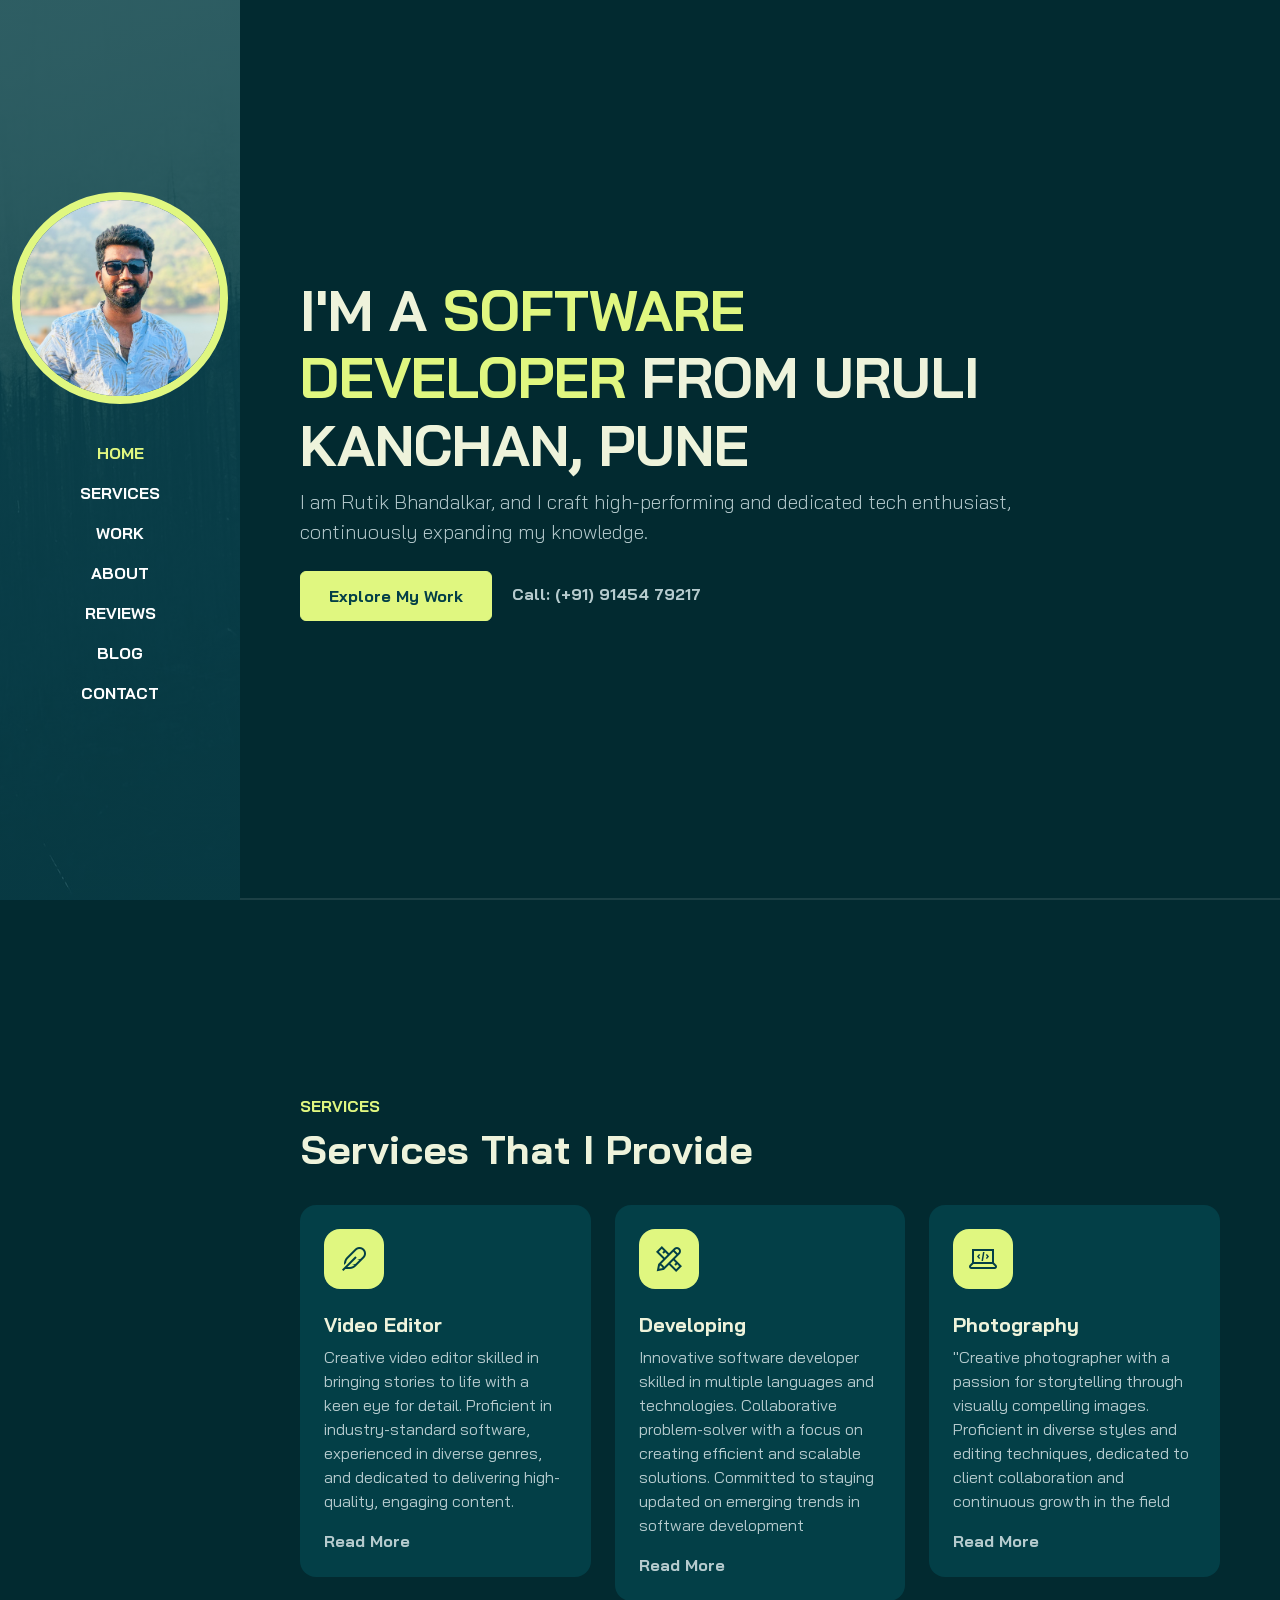
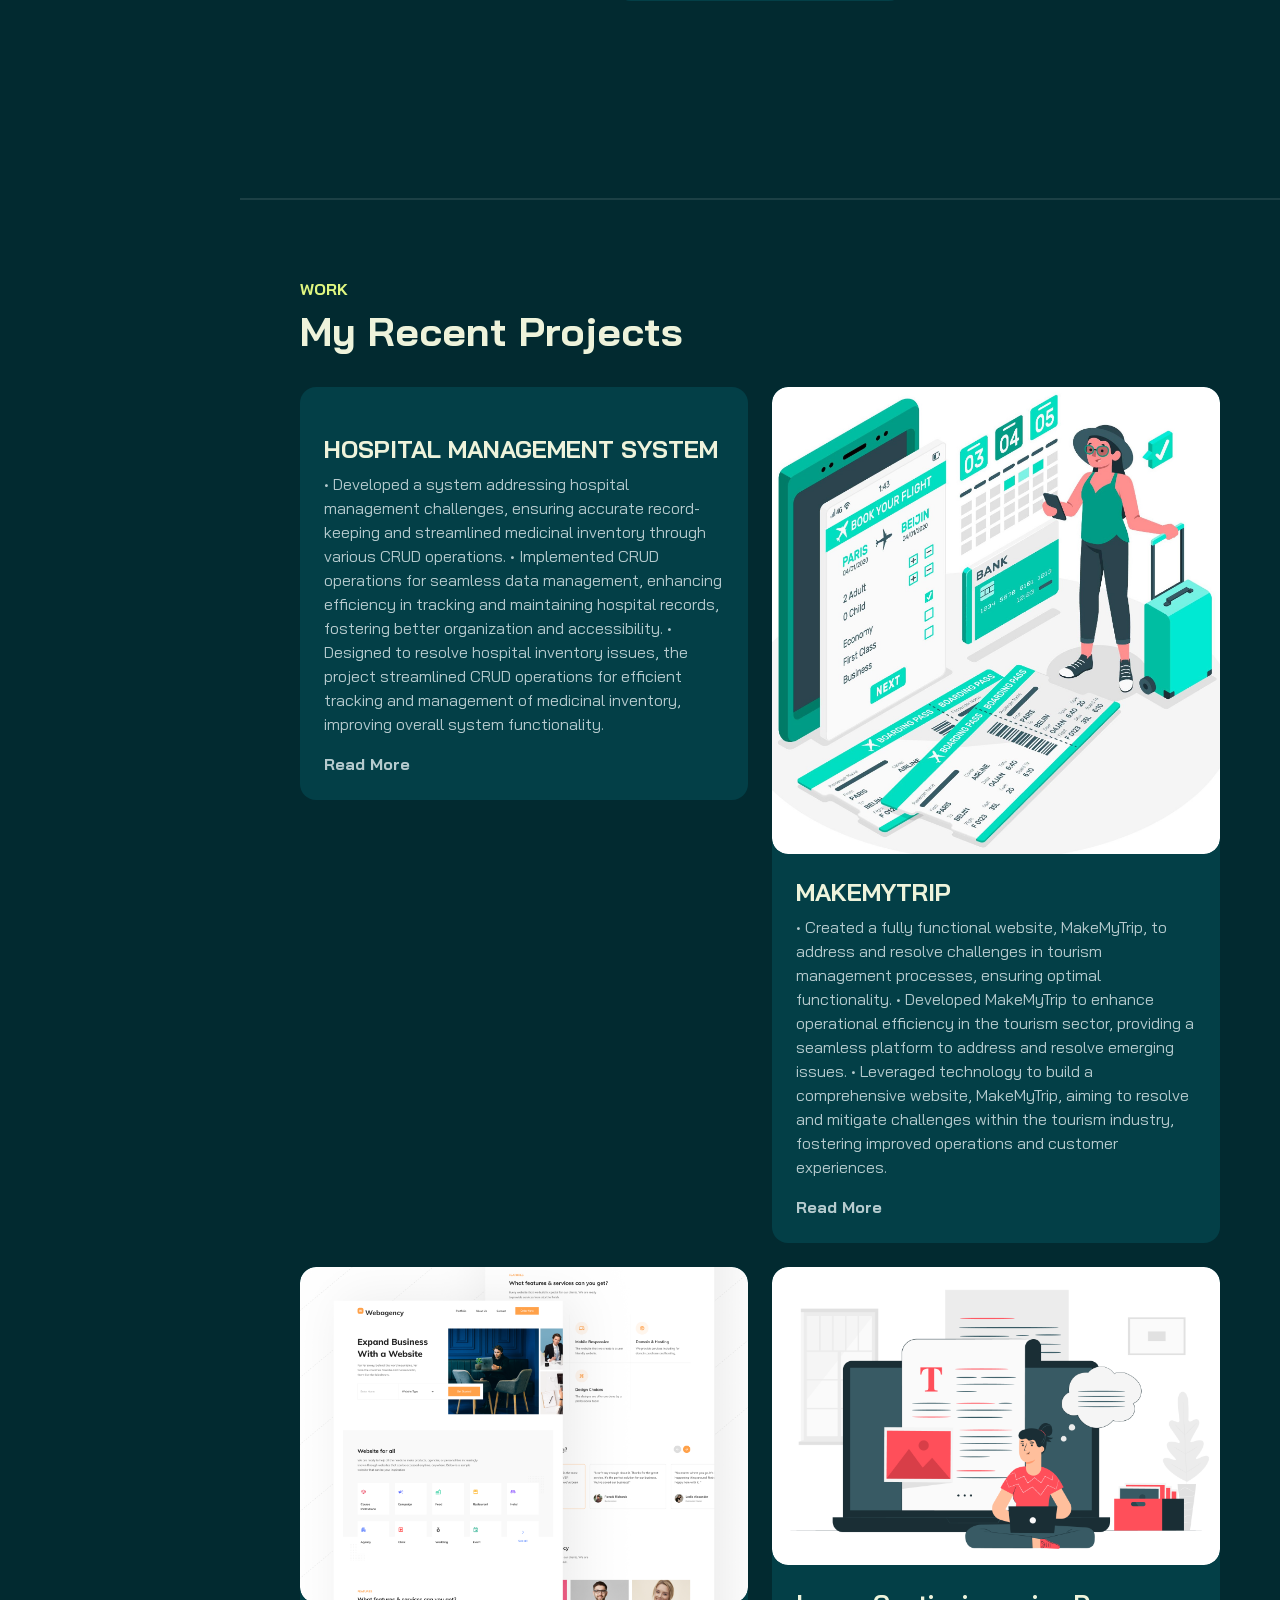
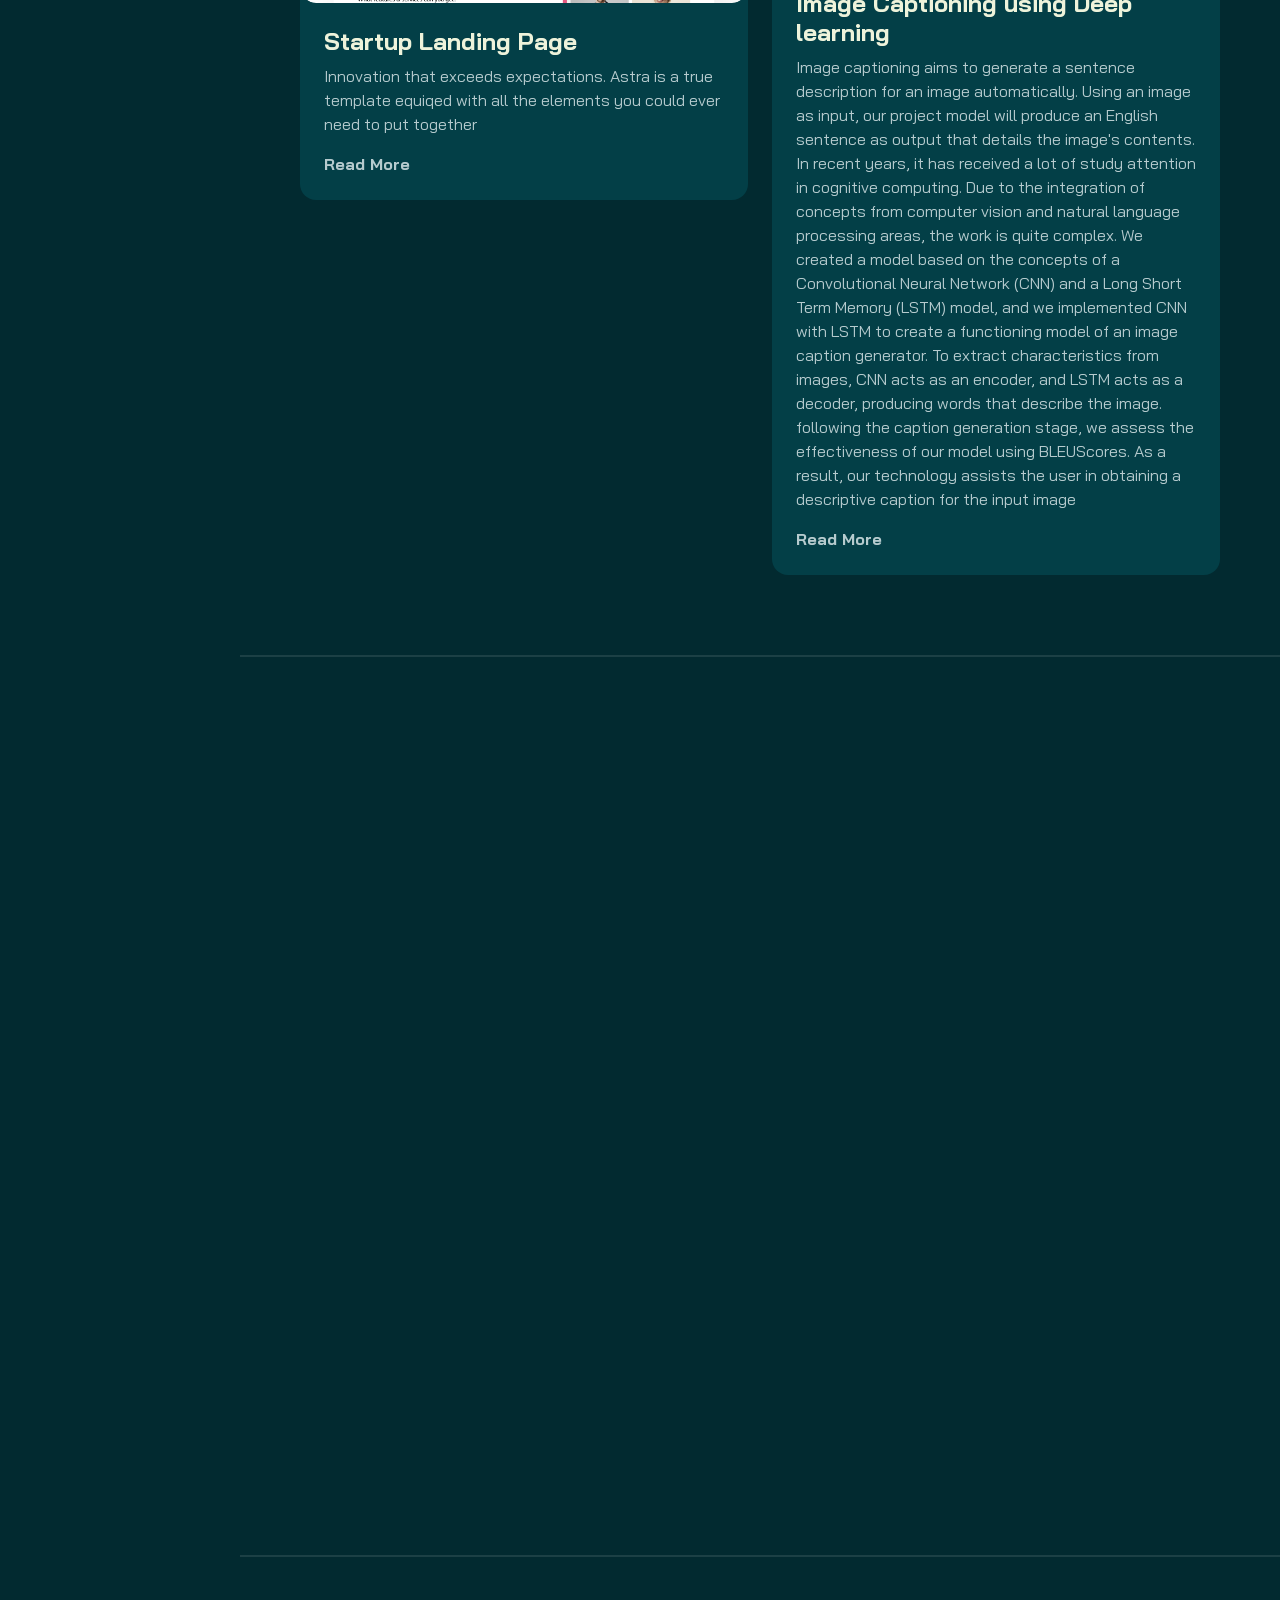
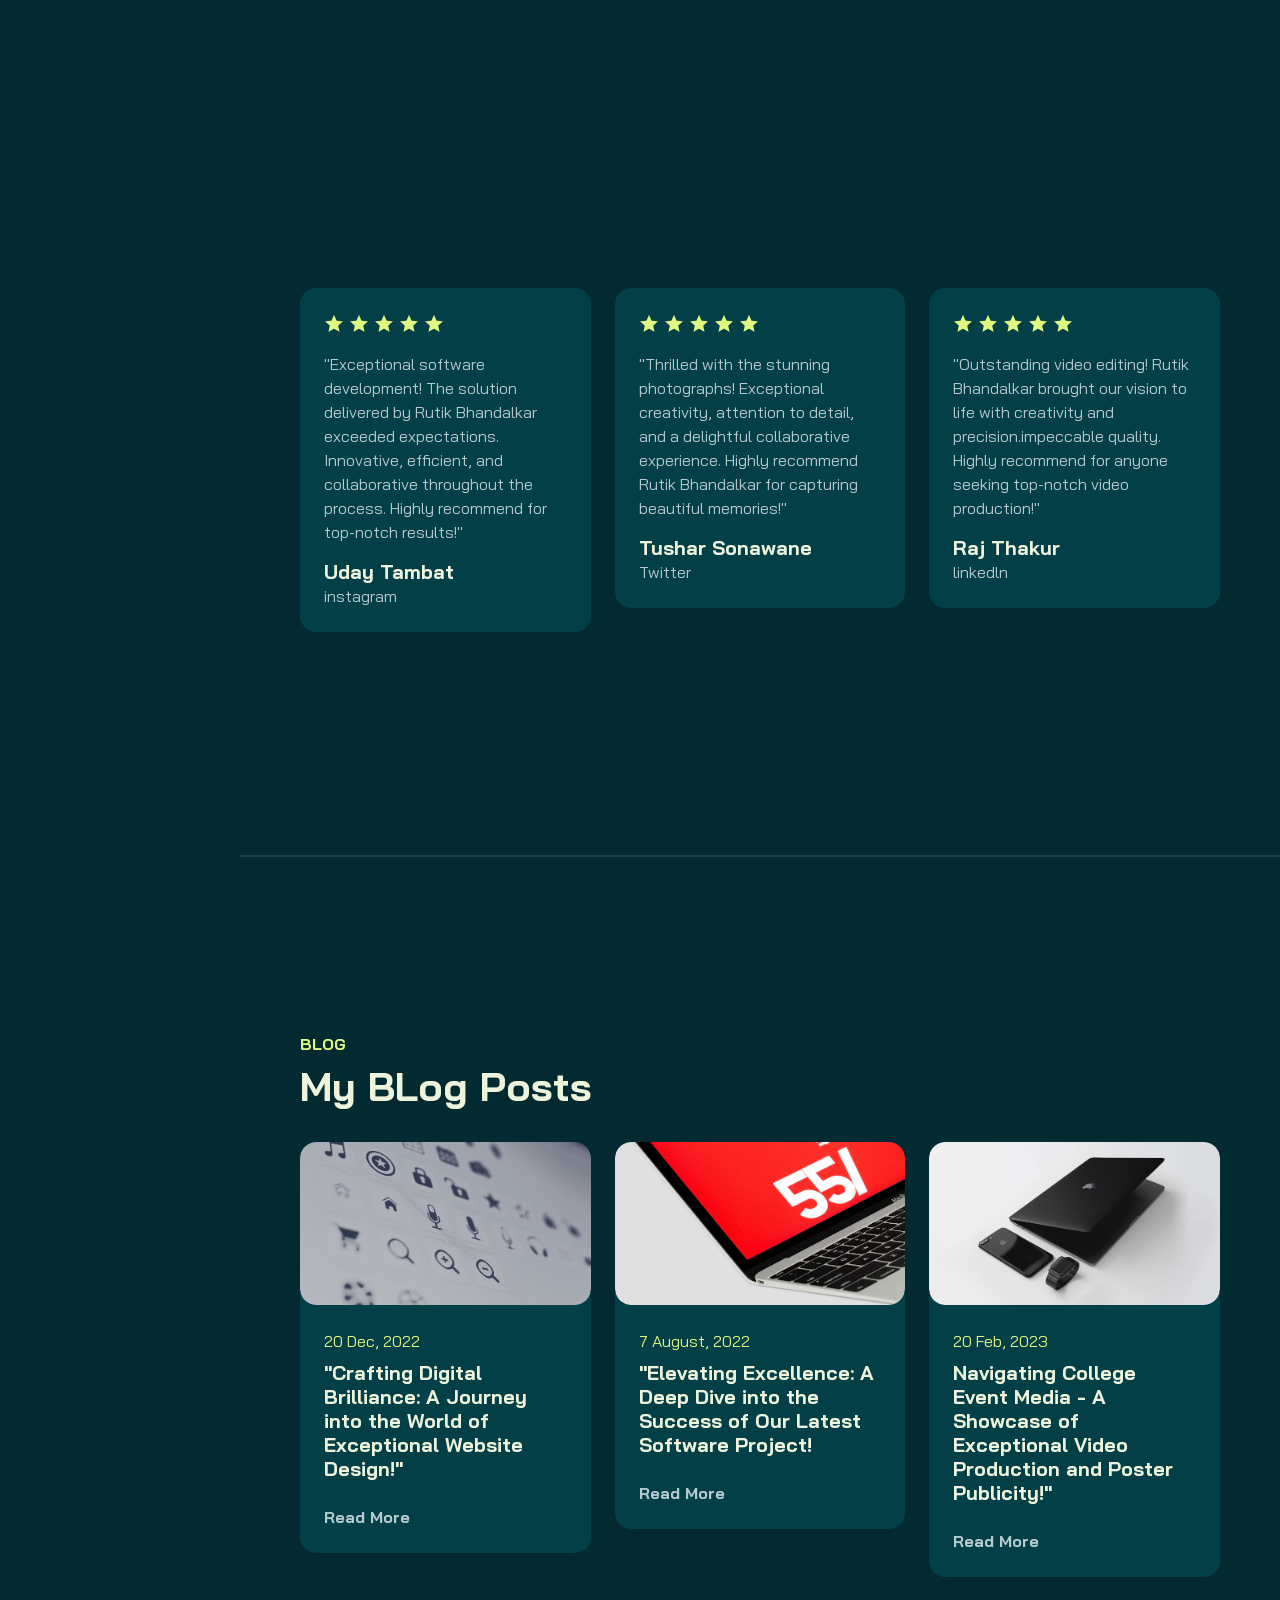
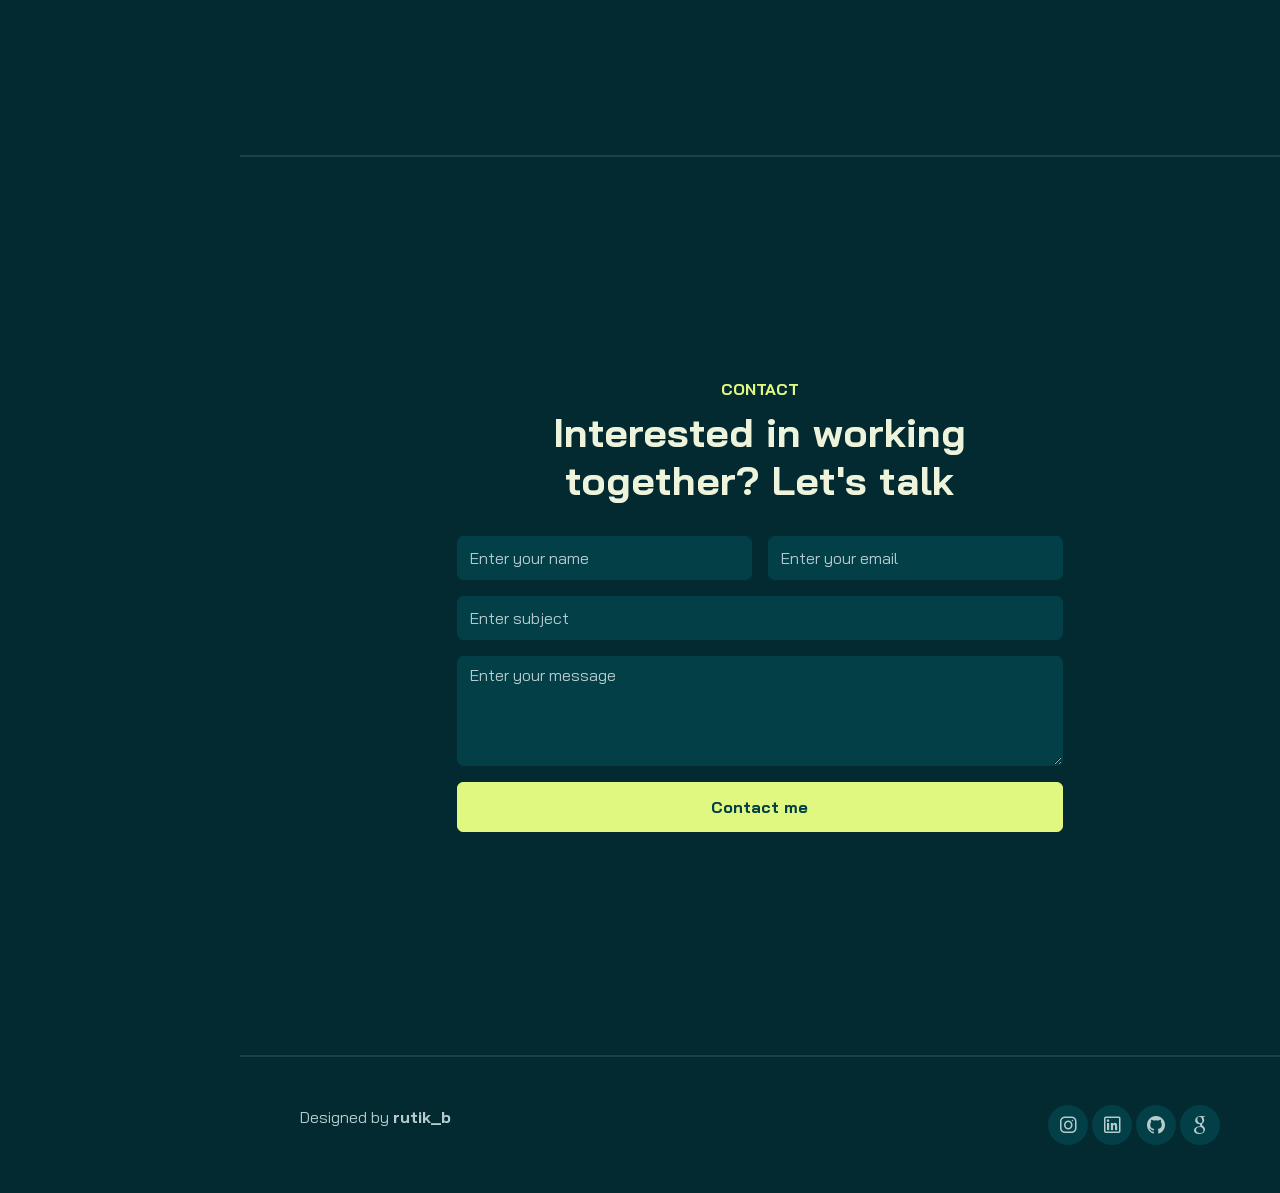
==== commit 79a0f7de: "Update index.html" ====
--- a/index.html
+++ b/index.html
@@ -408,7 +408,7 @@
                                 <img class="rounded-4" src="./assets/images/blog-post-2.jpg" alt="">
                             </div>
                             <div class="card-custom-content p-4">
-                                <p class="text-brand mb-2">20 August, 2022</p>
+                                <p class="text-brand mb-2"> 7 August, 2022</p>
                                 <h5 class="mb-4">
                                     "Elevating Excellence: A Deep Dive into the Success of Our Latest Software Project!</h5>
                                 <a href="#" class="link-custom">Read More</a>
@@ -514,4 +514,4 @@
     <script src="./assets/js/main.js"></script>
 </body>
 
-</html>+</html>
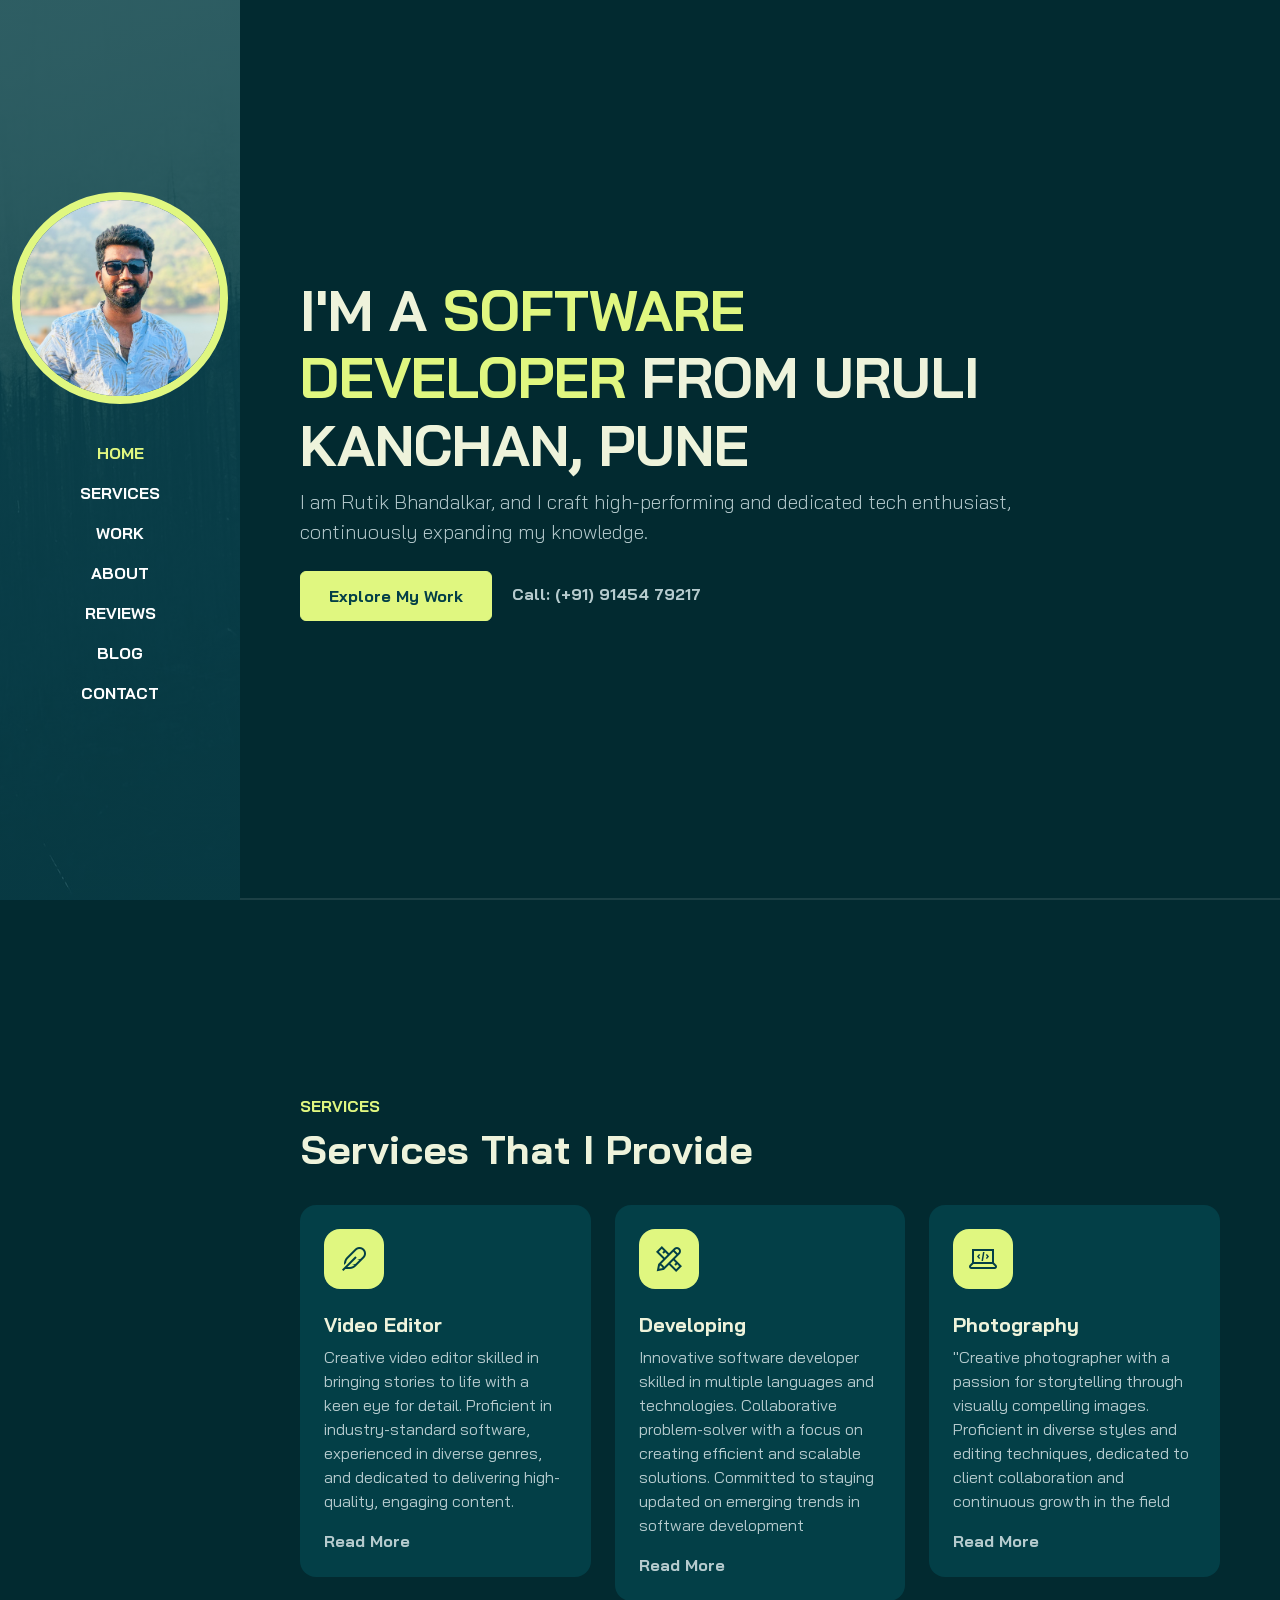
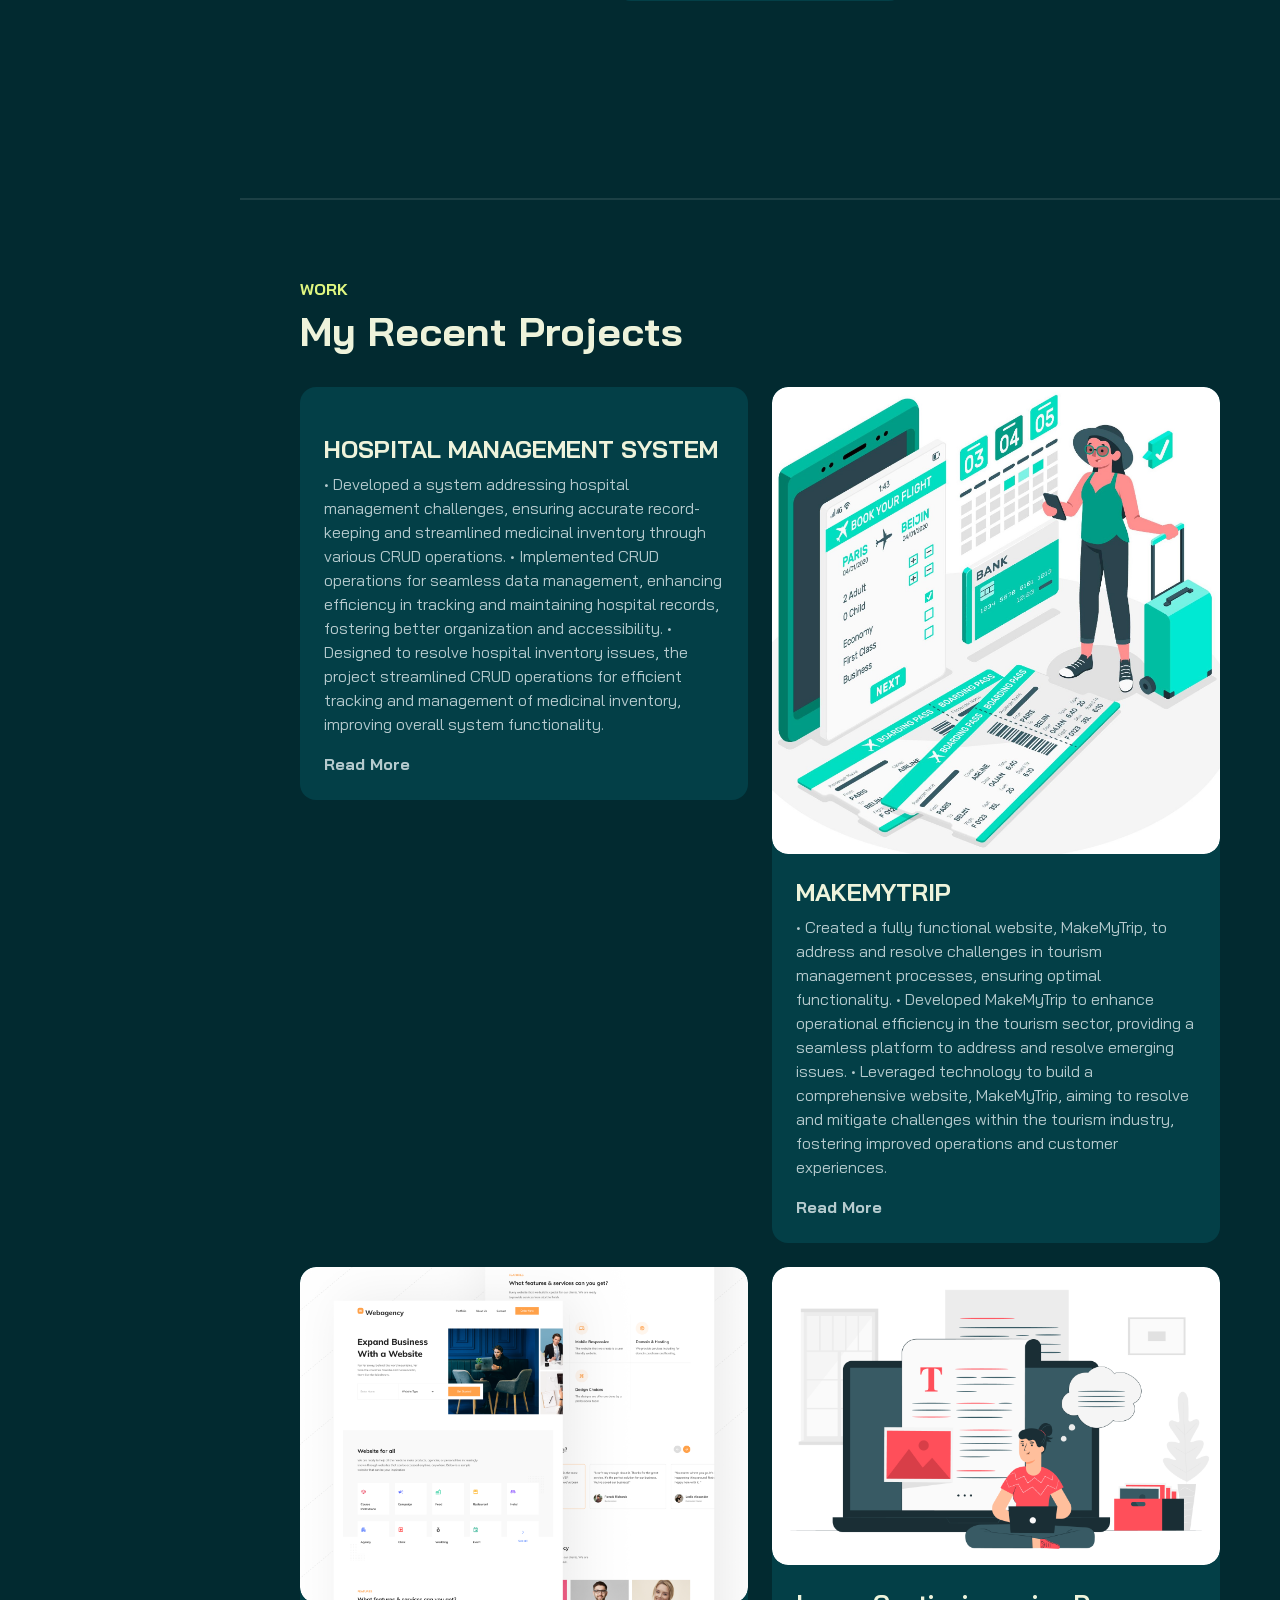
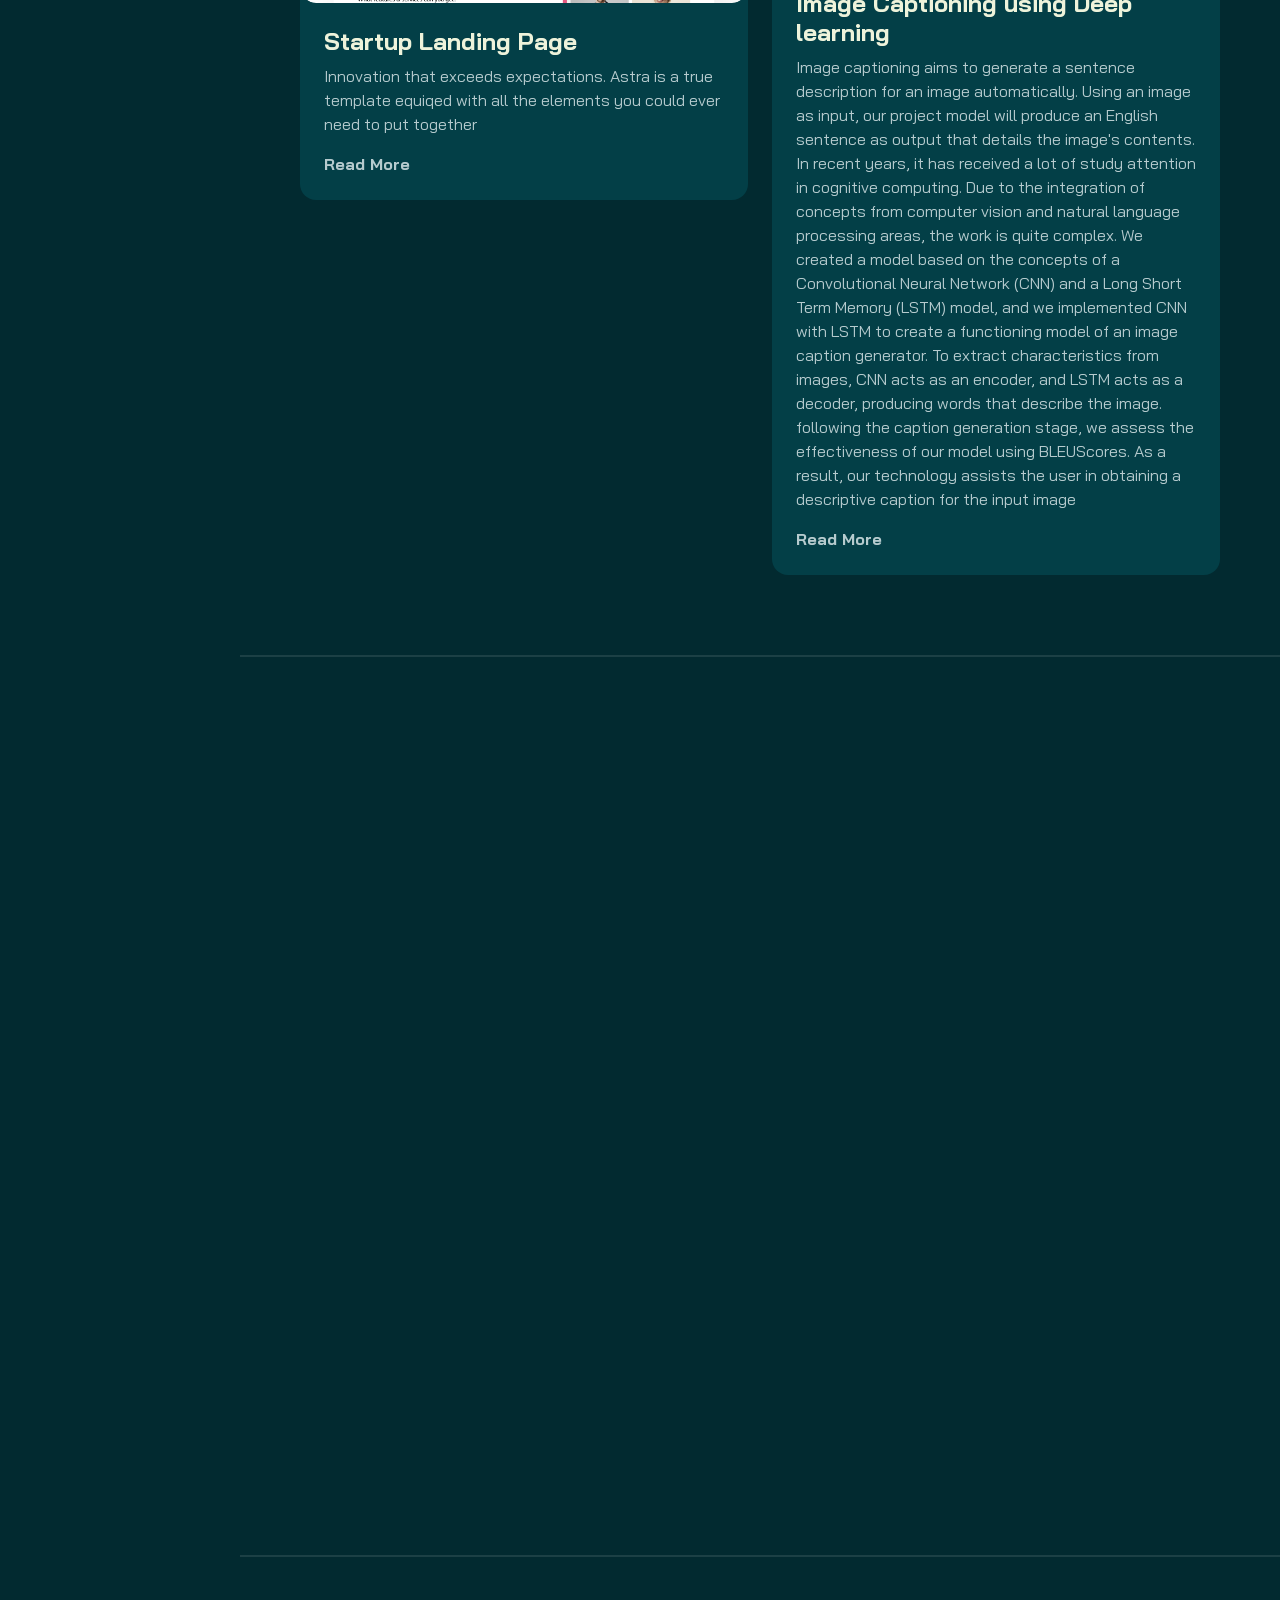
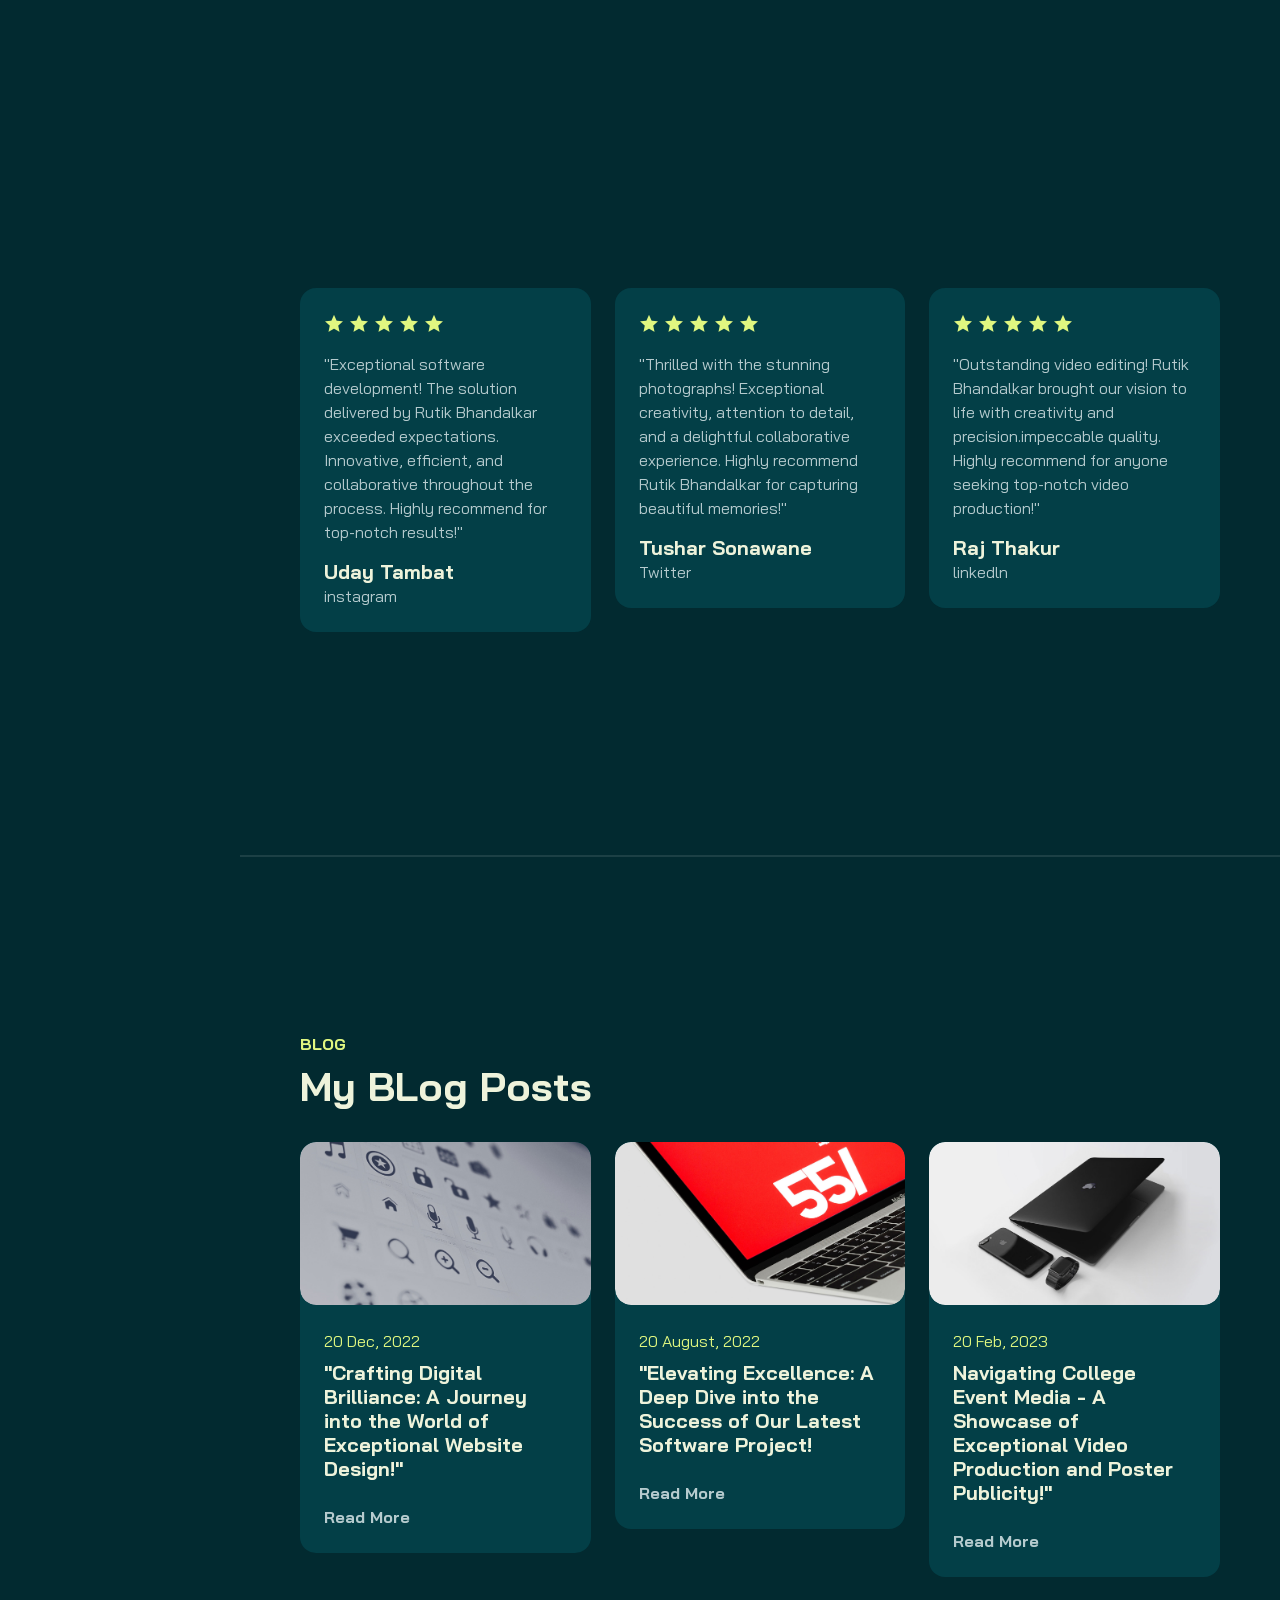
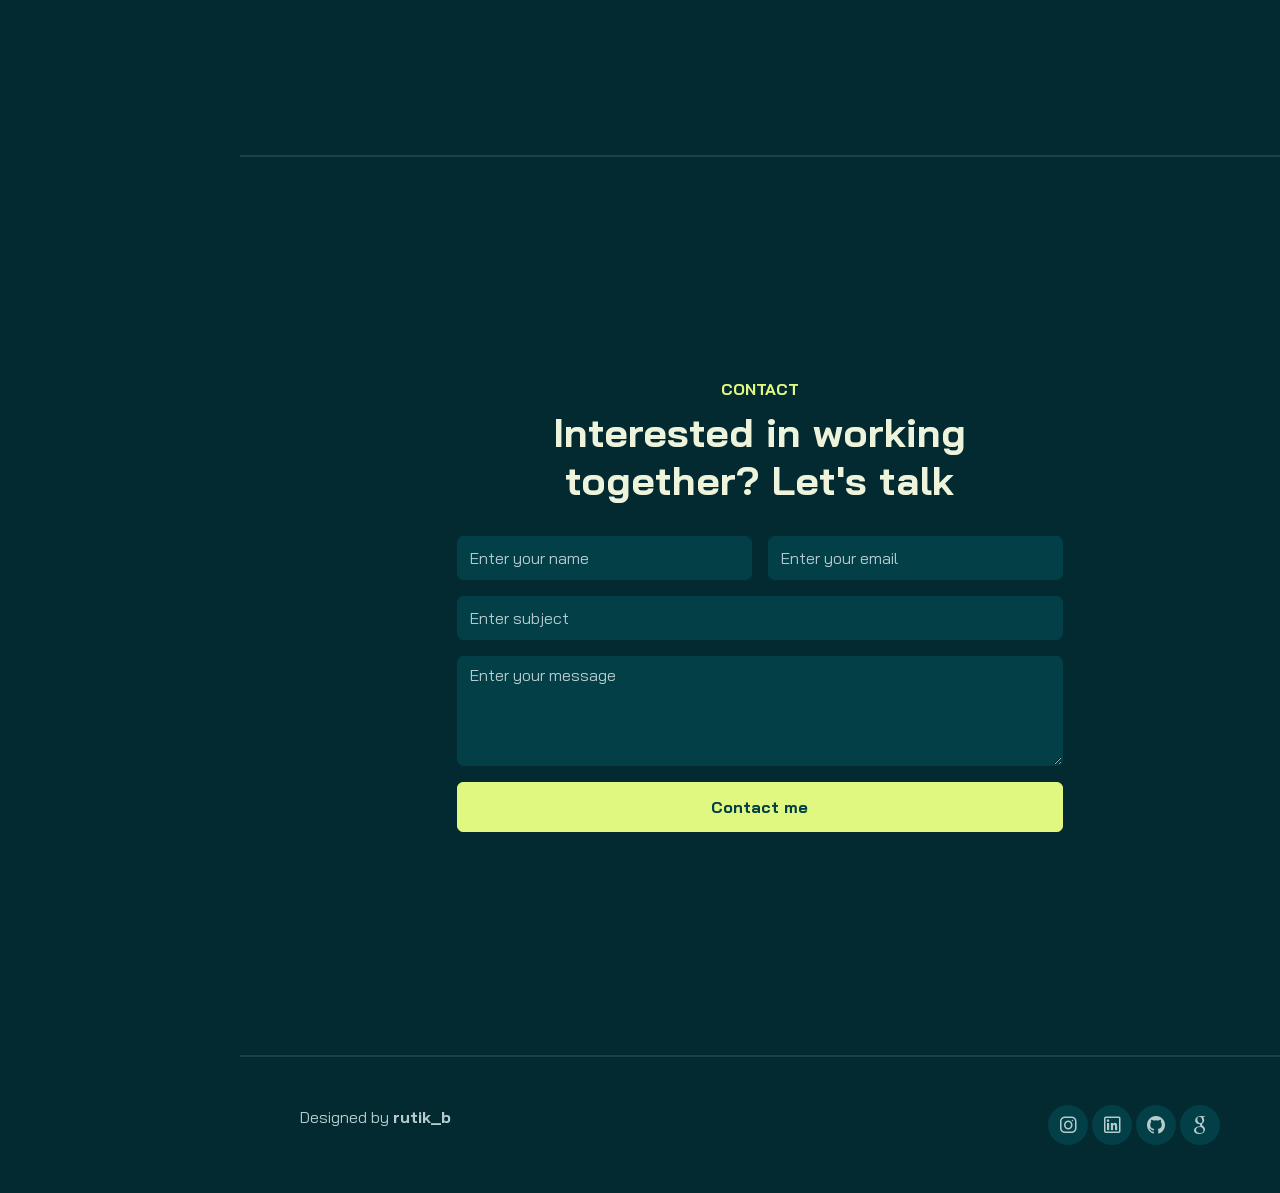
==== commit d8799b96: "'updated files" ====
--- a/index.html
+++ b/index.html
@@ -408,7 +408,7 @@
                                 <img class="rounded-4" src="./assets/images/blog-post-2.jpg" alt="">
                             </div>
                             <div class="card-custom-content p-4">
-                                <p class="text-brand mb-2"> 7 August, 2022</p>
+                                <p class="text-brand mb-2">20 August, 2022</p>
                                 <h5 class="mb-4">
                                     "Elevating Excellence: A Deep Dive into the Success of Our Latest Software Project!</h5>
                                 <a href="#" class="link-custom">Read More</a>
@@ -514,4 +514,4 @@
     <script src="./assets/js/main.js"></script>
 </body>
 
-</html>
+</html>
--- a/assets/css/style.css
+++ b/assets/css/style.css
@@ -198,4 +198,12 @@
     background-color: var(--color-base);
     border-radius: 100px;
     font-size: 24px;
+}
+
+@media screen and (max-width : 600px) 
+{
+    h1,h2,h3,h4,h5,h6 {
+       font-size: small;
+       line-height: 50px;
+}
 }
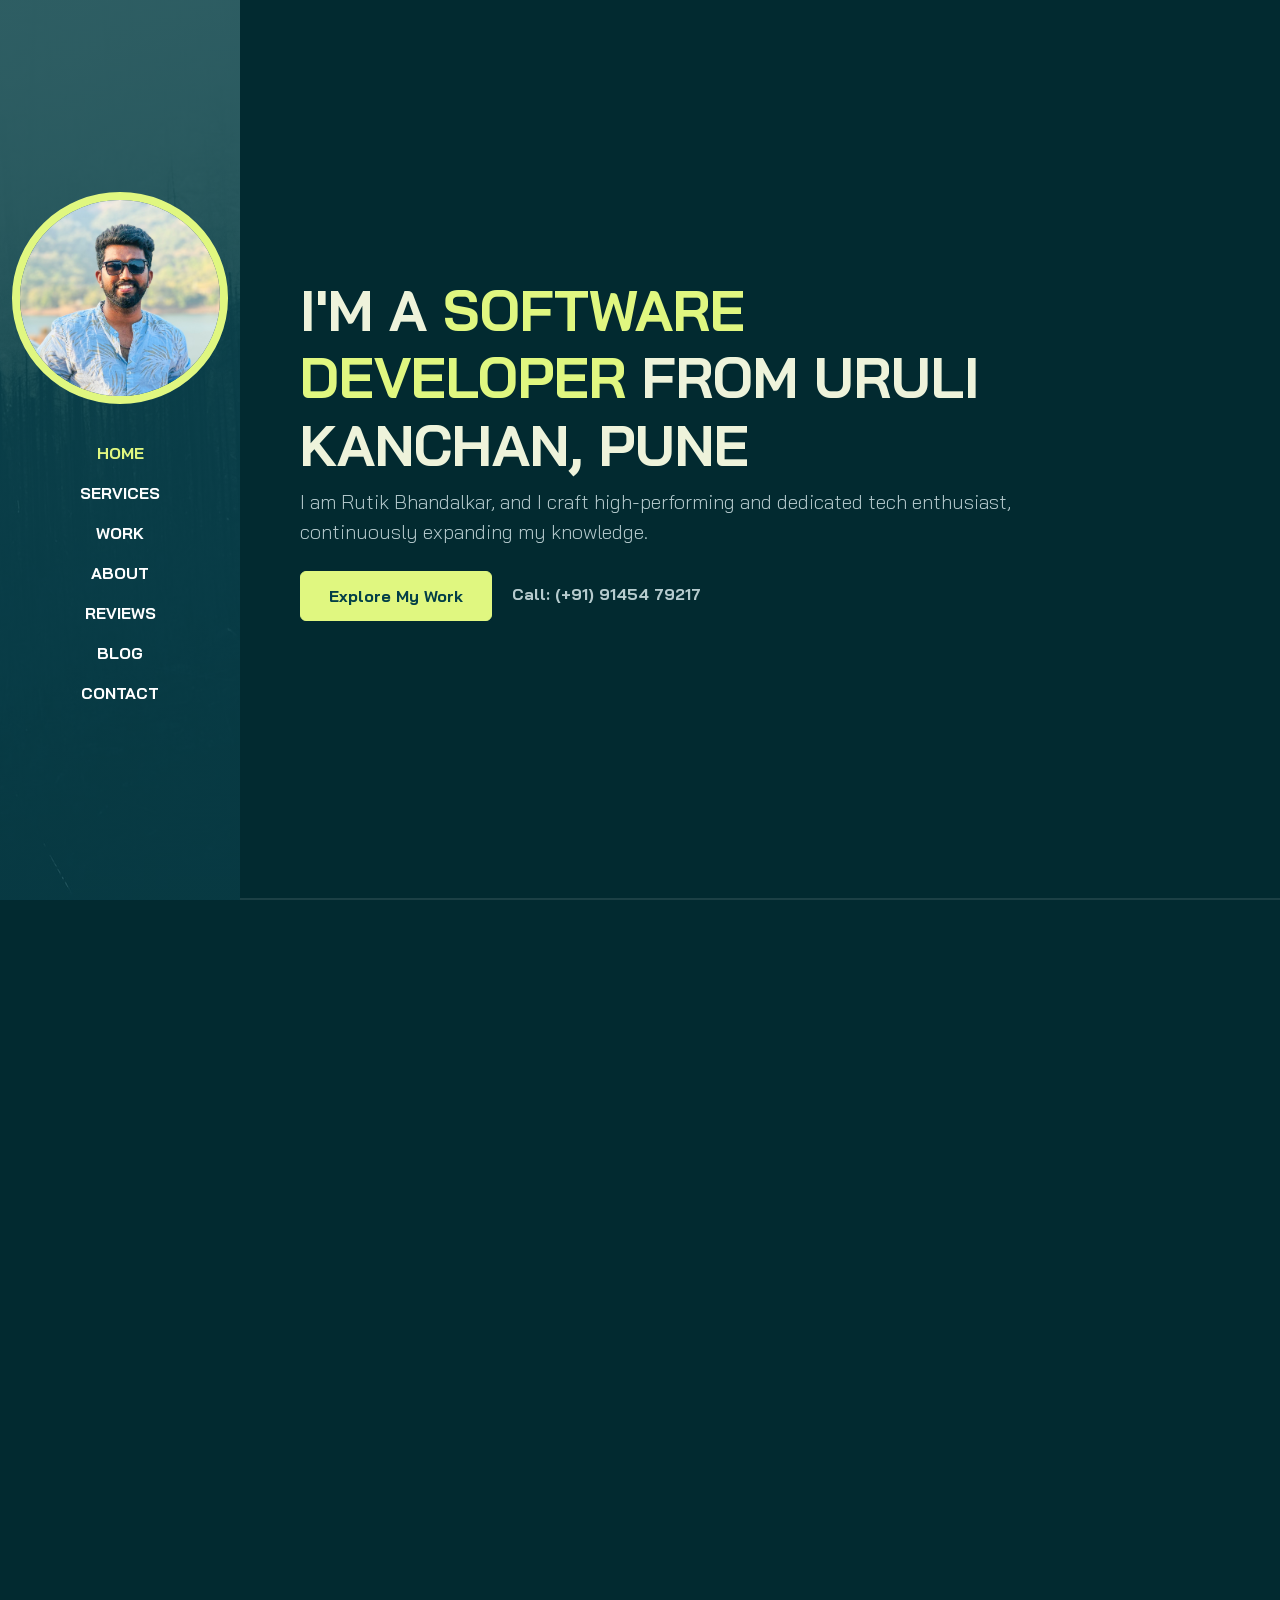
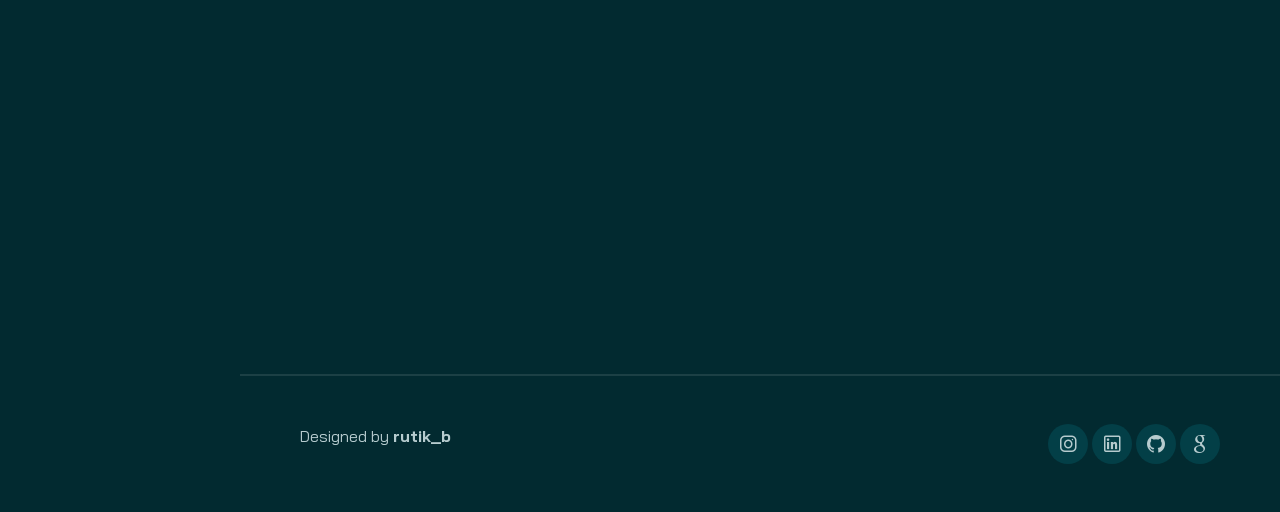
==== commit 7d00327b: "files uploaded" ====
--- a/index.html
+++ b/index.html
@@ -14,7 +14,7 @@
         integrity="sha384-cB9T5ofMEof4is1BdFz2zkQg5tC2IM6Of6L6pD5lPKaSHNm/6T/k9In1LI8tREvx" crossorigin="anonymous">
 </head>
 
-<body data-bs-spy="scroll" data-bs-target=".navbar">
+  <body data-bs-spy="scroll" data-bs-target=".navbar">
 
     <!-- NAVBAR -->
     <nav class="navbar navbar-expand-lg navbar-dark fixed-top">
@@ -135,105 +135,136 @@
         </section>
         <!-- SERVICES -->
 
-        <!-- WORK -->
-        <section id="work" class="full-height px-lg-5">
-            <div class="container">
-
-                <div class="row pb-4" data-aos="fade-up">
-                    <div class="col-lg-8">
-                        <h6 class="text-brand">WORK</h6>
-                        <h1>My Recent Projects</h1>
-                    </div>
-                </div>
-
-                <div class="row gy-4">
-
-                    <div class="col-md-6" data-aos="fade-up">
-                        <div class="card-custom rounded-4 bg-base shadow-effect">
-                            <div class="card-custom-image rounded-4">
-                                <img class="rounded-4" src="./assets/images/hospital management.jpg.jpg" alt="">
-                            </div>
-                            <div class="card-custom-content p-4">
-                                <h4>HOSPITAL MANAGEMENT SYSTEM </h4>
-                                <p>• Developed a system addressing hospital management challenges, ensuring accurate
-                                    record-keeping
-                                    and streamlined medicinal inventory through various CRUD operations.
-                                    • Implemented CRUD operations for seamless data management, enhancing efficiency in
-                                    tracking and
-                                    maintaining hospital records, fostering better organization and accessibility.
-                                    • Designed to resolve hospital inventory issues, the project streamlined CRUD
-                                    operations for efficient
-                                    tracking and management of medicinal inventory, improving overall system
-                                    functionality.</p>
-                                <a href="#" class="link-custom">Read More</a>
-                            </div>
-                        </div>
-                    </div>
-
-                    <div class="col-md-6" data-aos="fade-up" data-aos-delay="300">
-                        <div class="card-custom rounded-4 bg-base shadow-effect">
-                            <div class="card-custom-image rounded-4">
-                                <img class="rounded-4" src="./assets/images/make my trip.jpg.jpg" alt="">
-                            </div>
-                            <div class="card-custom-content p-4">
-                                <h4>MAKEMYTRIP</h4>
-                                <p>• Created a fully functional website, MakeMyTrip, to address and resolve challenges
-                                    in tourism
-                                    management processes, ensuring optimal functionality.
-                                    • Developed MakeMyTrip to enhance operational efficiency in the tourism sector,
-                                    providing a seamless
-                                    platform to address and resolve emerging issues.
-                                    • Leveraged technology to build a comprehensive website, MakeMyTrip, aiming to
-                                    resolve and mitigate
-                                    challenges within the tourism industry, fostering improved operations and customer
-                                    experiences.</p>
-                                <a href="#" class="link-custom">Read More</a>
-                            </div>
-                        </div>
-                    </div>
-
-                    <div class="col-md-6" data-aos="fade-up">
-                        <div class="card-custom rounded-4 bg-base shadow-effect">
-                            <div class="card-custom-image rounded-4">
-                                <img class="rounded-4" src="./assets/images/project-3.png" alt="">
-                            </div>
-                            <div class="card-custom-content p-4">
-                                <h4>Startup Landing Page</h4>
-                                <p>Innovation that exceeds expectations. Astra is a true template equiqed with all the
-                                    elements you could ever need to put together</p>
-                                <a href="#" class="link-custom">Read More</a>
-                            </div>
-                        </div>
-                    </div>
-
-                    <div class="col-md-6" data-aos="fade-up" data-aos-delay="300">
-                        <div class="card-custom rounded-4 bg-base shadow-effect">
-                            <div class="card-custom-image rounded-4">
-                                <img class="rounded-4" src="./assets/images/image caption.jpg" alt="">
-                            </div>
-                            <div class="card-custom-content p-4">
-                                <h4>Image Captioning using Deep learning</h4>
-                                <p>Image captioning aims to generate a sentence description for an image automatically.
-                                    Using an image as input, our project model will produce an English sentence as
-                                    output that details the image's contents. In recent years, it has received a lot of
-                                    study attention in cognitive computing. Due to the integration of concepts from
-                                    computer vision and natural language processing areas, the work is quite complex. We
-                                    created a model based on the concepts of a Convolutional Neural Network (CNN) and a
-                                    Long Short Term Memory (LSTM) model, and we implemented CNN with LSTM to create a
-                                    functioning model of an image caption generator. To extract characteristics from
-                                    images, CNN acts as an encoder, and LSTM acts as a decoder, producing words that
-                                    describe the image. following the caption generation stage, we assess the
-                                    effectiveness of our model using BLEUScores. As a result, our technology assists the
-                                    user in obtaining a descriptive caption for the input image</p>
-                                <a href="#" class="link-custom">Read More</a>
-                            </div>
-                        </div>
-                    </div>
-                </div>
-
-            </div>
-        </section>
-        <!-- //WORK -->
+<!-- WORK -->
+<section id="work" class="full-height px-lg-5">
+    <div class="container">
+        <div class="row pb-4" data-aos="fade-up">
+            <div class="col-lg-8">
+                <h6 class="text-brand">WORK</h6>
+                <h1>My Recent Projects</h1>
+            </div>
+        </div>
+        <div class="row gy-4">
+            <!-- Project 1 -->
+            <div class="col-md-6" data-aos="fade-up">
+                <div class="card-custom rounded-4 bg-base shadow-effect">
+                    <div class="card-custom-image rounded-4">
+                        <img class="rounded-4" src="./assets/images/HospitalManagement.jpg" alt="Hospital Management System">
+                    </div>
+                    <div class="card-custom-content p-4">
+                        <h4>HOSPITAL MANAGEMENT SYSTEM</h4>
+                        <p class="short-description">
+                            Developed a system addressing hospital management challenges, ensuring accurate record-keeping...
+                        </p>
+                        <p class="full-description" style="display: none;">
+                            • Developed a system addressing hospital management challenges, ensuring accurate
+                            record-keeping and streamlined medicinal inventory through various CRUD operations.
+                            • Implemented CRUD operations for seamless data management, enhancing efficiency in
+                            tracking and maintaining hospital records, fostering better organization and accessibility.
+                            • Designed to resolve hospital inventory issues, the project streamlined CRUD operations
+                            for efficient tracking and management of medicinal inventory, improving overall system
+                            functionality.
+                        </p>
+                        <a href="#" class="link-custom read-more-btn" onclick="toggleDescription(event, this)">Read More</a>
+                    </div>
+                </div>
+            </div>
+
+            <!-- Project 2 -->
+            <div class="col-md-6" data-aos="fade-up" data-aos-delay="300">
+                <div class="card-custom rounded-4 bg-base shadow-effect">
+                    <div class="card-custom-image rounded-4">
+                        <img class="rounded-4" src="./assets/images/Makemytrip.jpg" alt="Make My Trip">
+                    </div>
+                    <div class="card-custom-content p-4">
+                        <h4>MAKEMYTRIP</h4>
+                        <p class="short-description">
+                            Created a fully functional website, MakeMyTrip, to address tourism management challenges...
+                        </p>
+                        <p class="full-description" style="display: none;">
+                            • Created a fully functional website, MakeMyTrip, to address and resolve challenges
+                            in tourism management processes, ensuring optimal functionality.
+                            • Developed MakeMyTrip to enhance operational efficiency in the tourism sector,
+                            providing a seamless platform to address and resolve emerging issues.
+                            • Leveraged technology to build a comprehensive website, MakeMyTrip, aiming to resolve
+                            and mitigate challenges within the tourism industry, fostering improved operations and
+                            customer experiences.
+                        </p>
+                        <a href="#" class="link-custom read-more-btn" onclick="toggleDescription(event, this)">Read More</a>
+                    </div>
+                </div>
+            </div>
+
+            <!-- Project 3 -->
+            <div class="col-md-6" data-aos="fade-up">
+                <div class="card-custom rounded-4 bg-base shadow-effect">
+                    <div class="card-custom-image rounded-4">
+                        <img class="rounded-4" src="./assets/images/Landscape.jpg" alt="Startup Landing Page">
+                    </div>
+                    <div class="card-custom-content p-4">
+                        <h4>Startup Landing Page</h4>
+                        <p class="short-description">
+                            Innovation that exceeds expectations. Astra is a true template equipped with all the elements...
+                        </p>
+                        <p class="full-description" style="display: none;">
+                            Astra provides a fully responsive startup landing page template, incorporating modern design
+                            elements to showcase products, services, or any new project effectively.
+                            The landing page is built with a focus on engaging the audience, offering flexibility, and
+                            supporting various content types, making it a perfect choice for startups looking to
+                            establish a strong online presence.
+                        </p>
+                        <a href="#" class="link-custom read-more-btn" onclick="toggleDescription(event, this)">Read More</a>
+                    </div>
+                </div>
+            </div>
+
+            <!-- Project 4 -->
+            <div class="col-md-6" data-aos="fade-up" data-aos-delay="300">
+                <div class="card-custom rounded-4 bg-base shadow-effect">
+                    <div class="card-custom-image rounded-4">
+                        <img class="rounded-4" src="./assets/images/ImageCaption.jpg" alt="Image Captioning using Deep Learning">
+                    </div>
+                    <div class="card-custom-content p-4">
+                        <h4>Image Captioning using Deep Learning</h4>
+                        <p class="short-description">
+                            Image captioning aims to generate a descriptive sentence for an image using AI models...
+                        </p>
+                        <p class="full-description" style="display: none;">
+                            Image captioning aims to generate a sentence description for an image automatically.
+                            Using a Convolutional Neural Network (CNN) as an encoder and a Long Short Term Memory (LSTM)
+                            model as a decoder, the project produces English sentences that describe the contents of an
+                            image.
+                            The model's effectiveness is evaluated using BLEU scores, which assess the accuracy of
+                            generated captions against human-written references.
+                        </p>
+                        <a href="#" class="link-custom read-more-btn" onclick="toggleDescription(event, this)">Read More</a>
+                    </div>
+                </div>
+            </div>
+        </div>
+    </div>
+</section>
+<!-- //WORK -->
+
+<script>
+    function toggleDescription(event, element) {
+        event.preventDefault();
+        const cardContent = element.closest('.card-custom-content');
+        const shortDescription = cardContent.querySelector('.short-description');
+        const fullDescription = cardContent.querySelector('.full-description');
+
+        if (fullDescription.style.display === 'none') {
+            fullDescription.style.display = 'block';
+            shortDescription.style.display = 'none';
+            element.textContent = 'Read Less';
+        } else {
+            fullDescription.style.display = 'none';
+            shortDescription.style.display = 'block';
+            element.textContent = 'Read More';
+        }
+    }
+</script>
+
 
         <!-- ABOUT -->
         <section id="about" class="full-height px-lg-5">
--- a/assets/css/style.css
+++ b/assets/css/style.css
@@ -203,7 +203,13 @@
 @media screen and (max-width : 600px) 
 {
     h1,h2,h3,h4,h5,h6 {
-       font-size: small;
+       font-size: medium;
        line-height: 50px;
 }
+
+.link-custom {
+    font-size: small;
+    font-weight: 36px;
+    position: relative;
+}
 }
